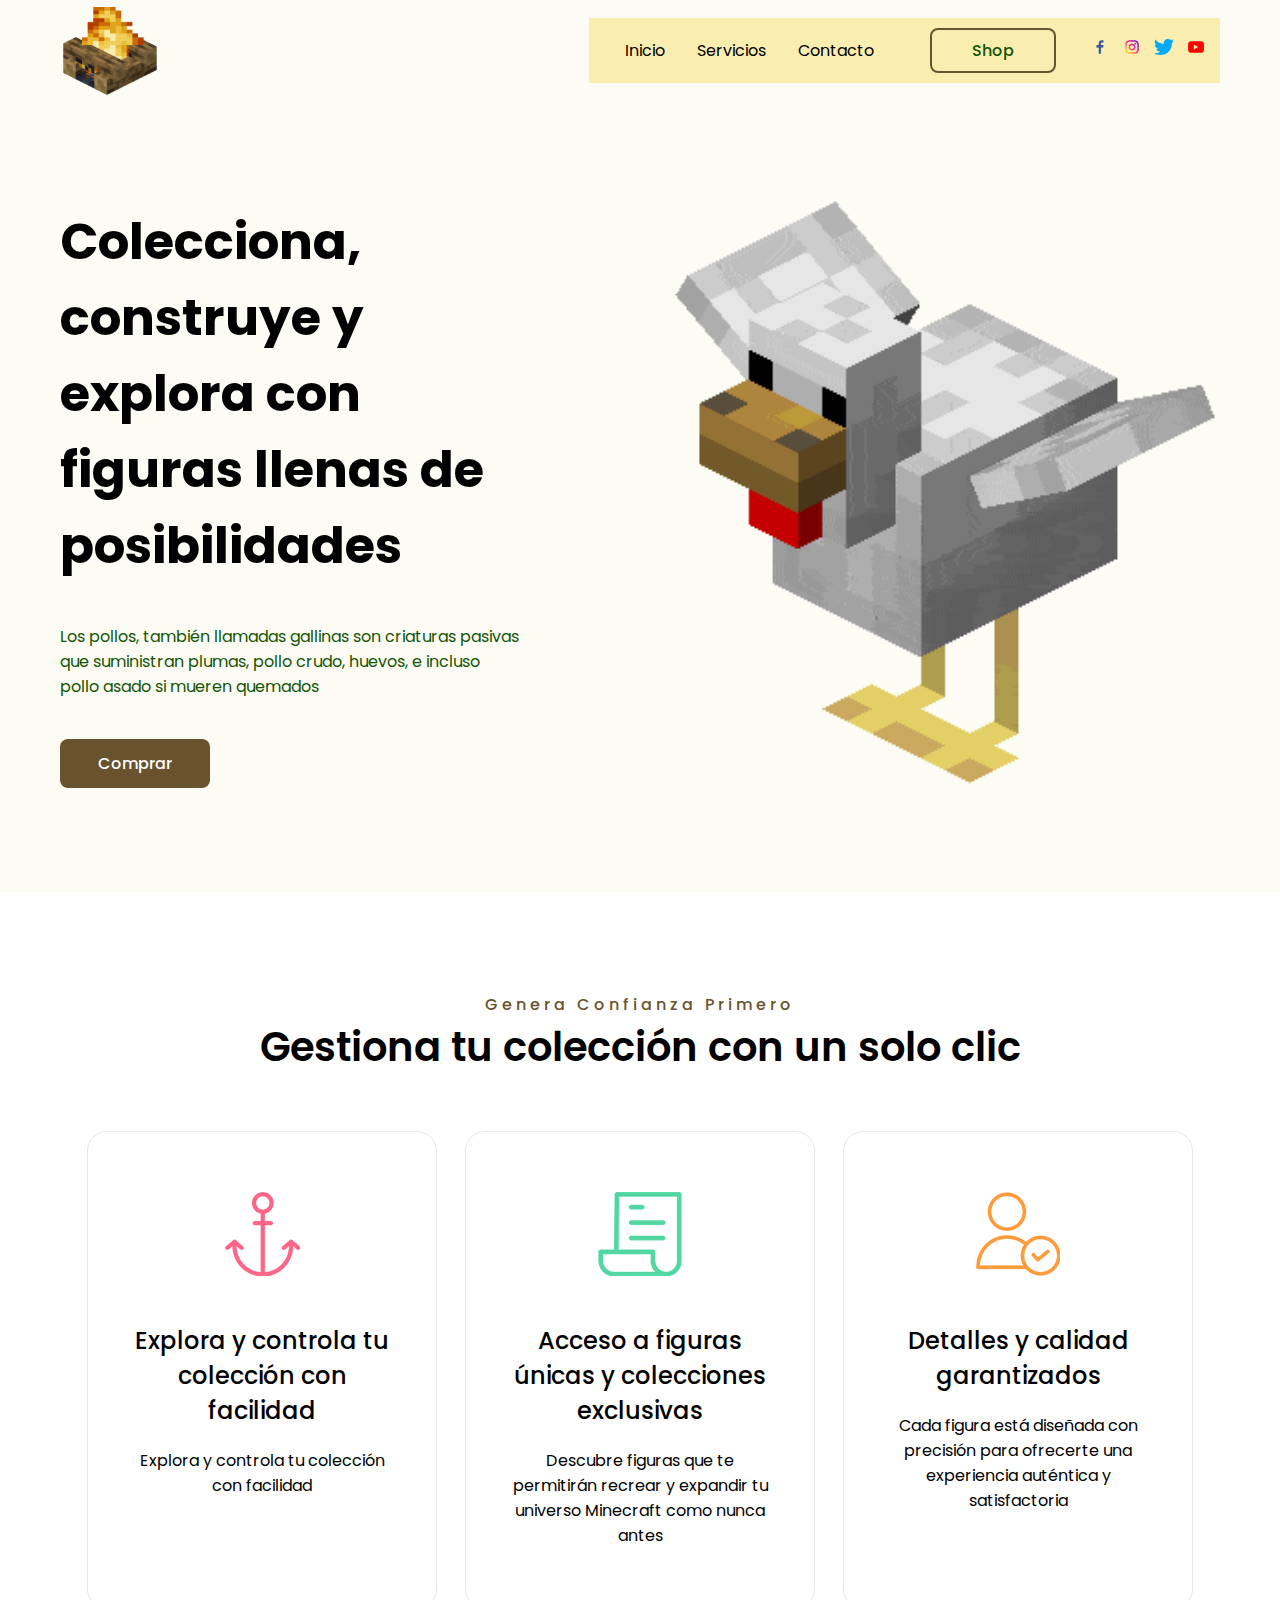
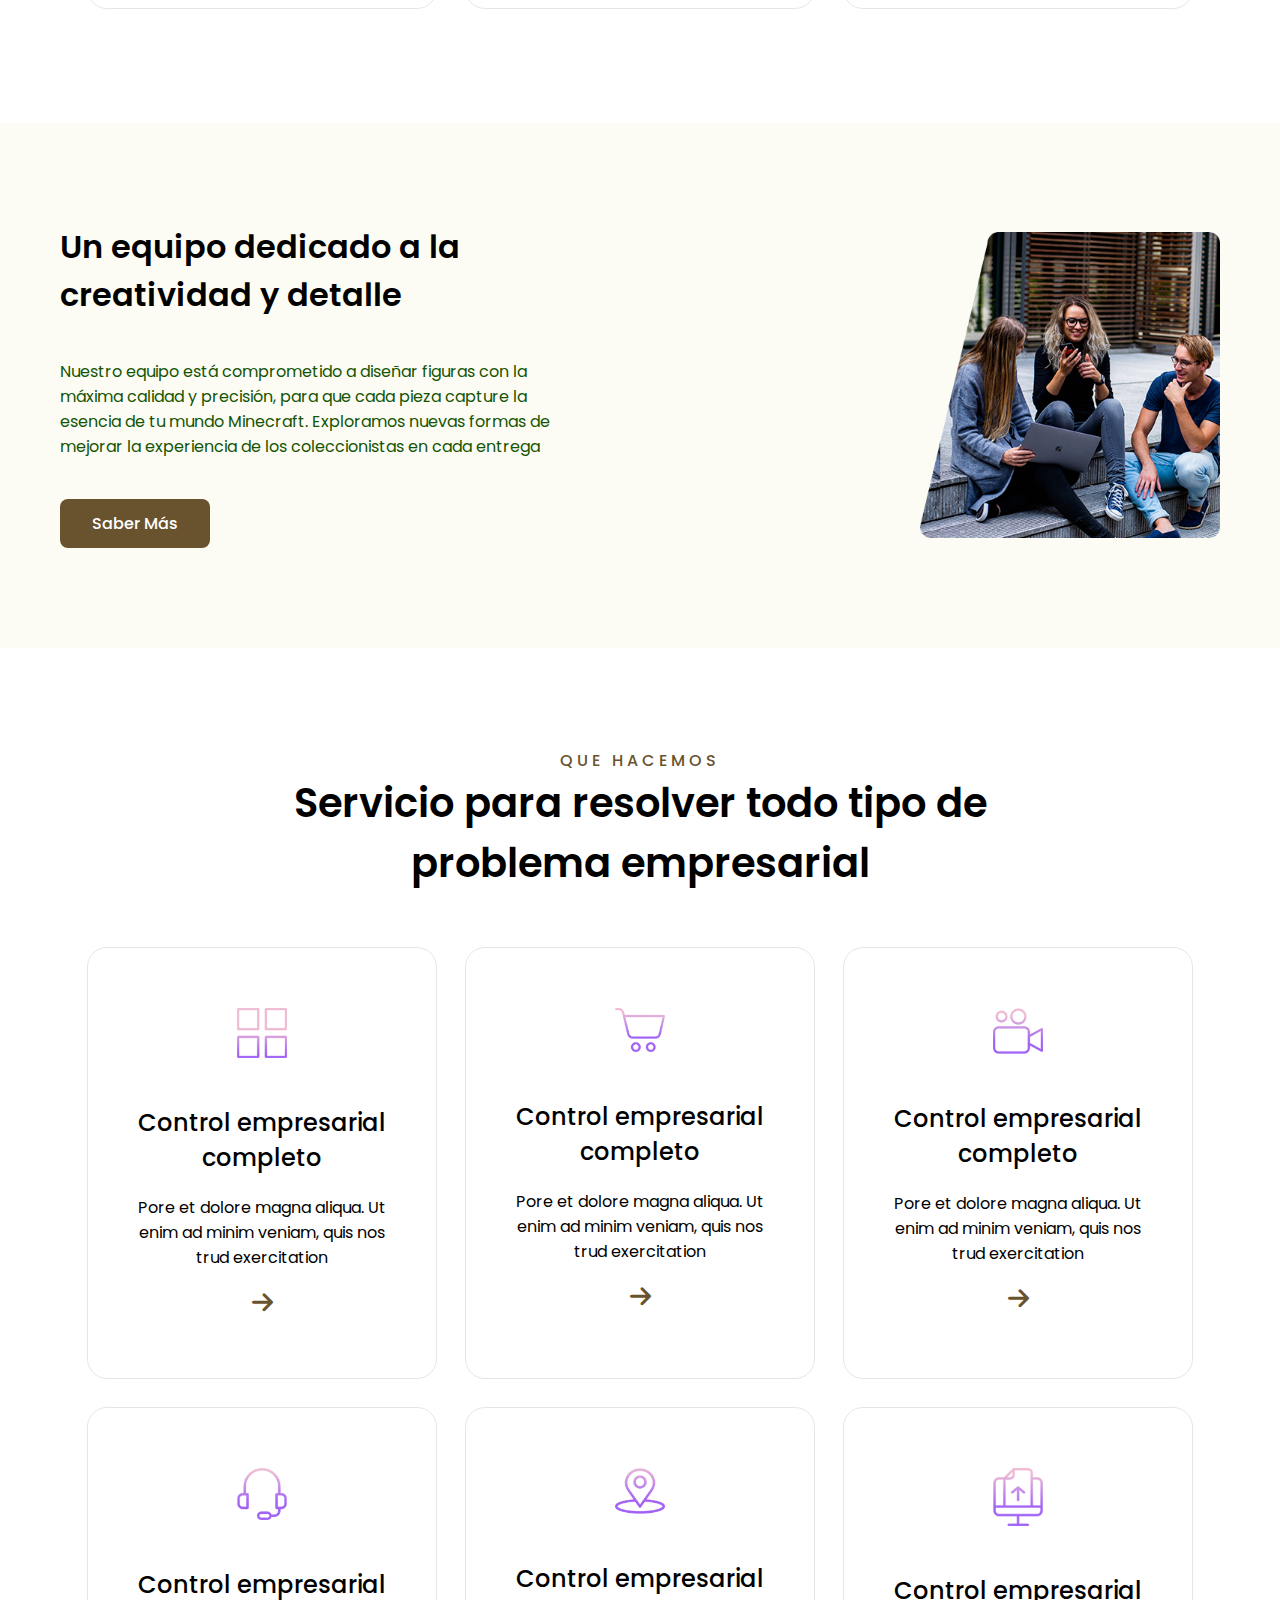
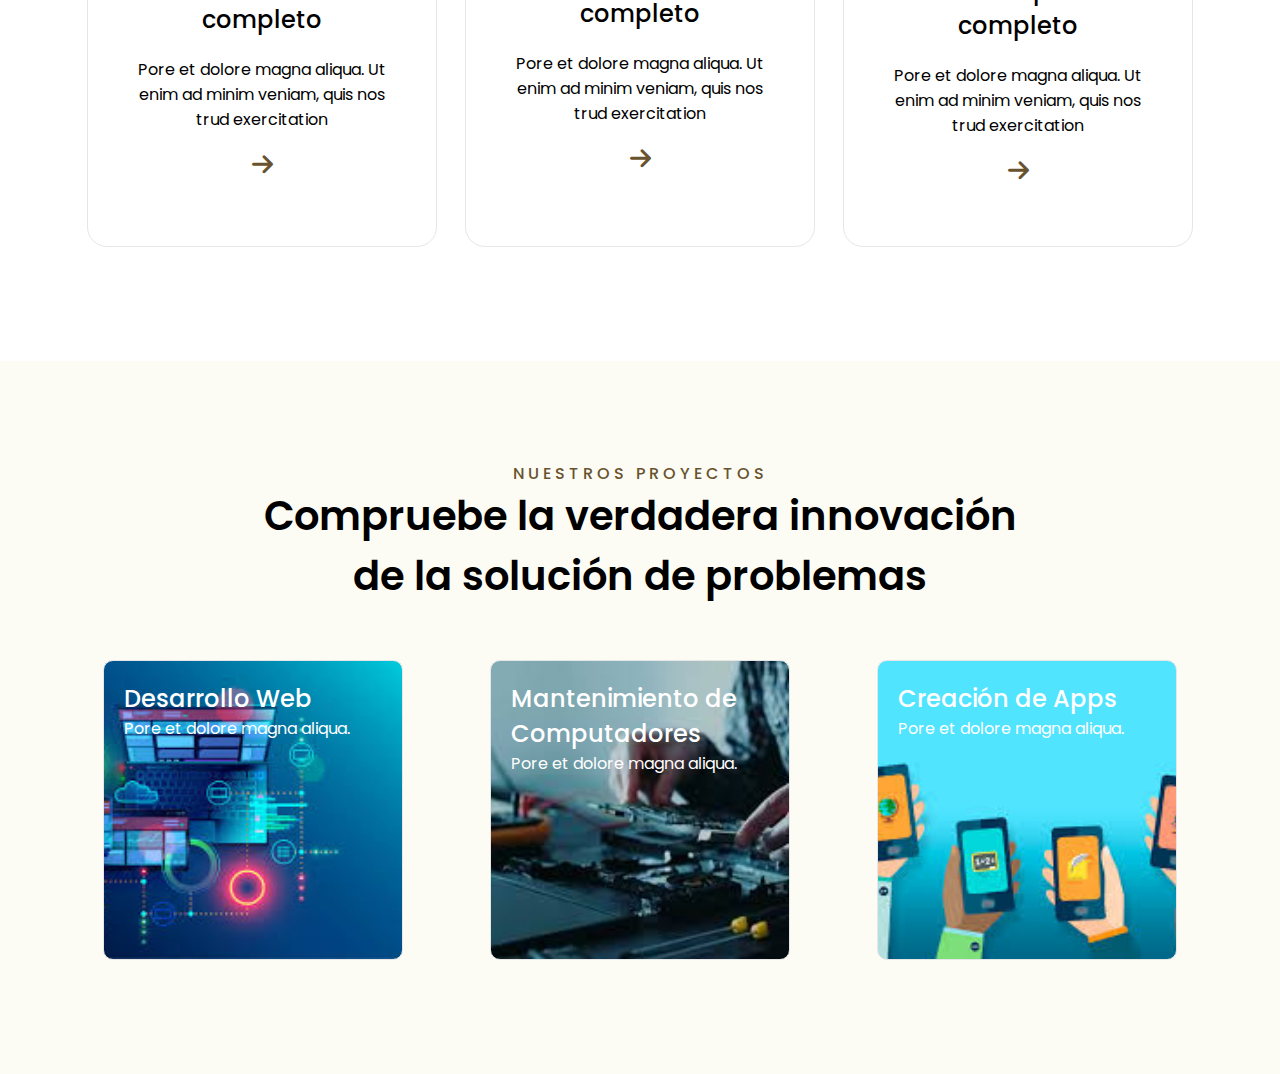
==== Proyecto/index.html @ 88d382d6 "cambios en la interfaz" ====
<!DOCTYPE html>
<html lang="en">
<head>
    <meta charset="UTF-8">
    <meta http-equiv="X-UA-Compatible" content="IE=edge">
    <meta name="viewport" content="width=device-width, initial-scale=1.0">
    <title>PixelCraft</title>

    <link rel="stylesheet" href="css/style.css">
    <link rel="stylesheet" href="https://cdnjs.cloudflare.com/ajax/libs/font-awesome/6.0.0-beta3/css/all.min.css">
</head>
<body>
    <header>
        <div class="container_header">
            <div class="logo">
                <a href="#">
                    <img src="img/logo/LogoCampfire.webp" alt="No se encontro la ruta de la imagen">
                </a>
            </div>
            <div class="menu" style="background-color: #f9eeb0;"> 
                <nav>
                    <ul>
                        <li><a href="#">Inicio</a></li>                     
                        <li><a href="#">Servicios</a></li>
                        <li><a href="#">Contacto</a></li>
                    </ul>
                </nav>
                <a href="#" class="btn_quote">Shop</a>
                <div class="socialMedia">
                    <a href="#">
                        <img src="img/social_media/facebook.png" alt="No se encontro la ruta de la imagen">
                    </a>
                    <a href="#">
                        <img src="img/social_media/instagram.png" alt="No se encontro la ruta de la imagen">
                    </a>
                    <a href="#">
                        <img src="img/social_media/twitter.png" alt="No se encontro la ruta de la imagen">
                    </a>
                    <a href="#">
                        <img src="img/social_media/youtube.png" alt="No se encontro la ruta de la imagen">
                    </a>
                </div>
            </div>
        </div>
    </header>
	
	<main>
        <div class="container__cover div__offset">
            <div class="cover">
                <section class="text__cover">
                    <h1>Colecciona, construye y explora con figuras llenas de posibilidades</h1>
                    <p>Los pollos, también llamadas gallinas son criaturas pasivas que suministran plumas, pollo crudo, huevos, e incluso pollo asado si mueren quemados</p>
                    <a href="#" class="btn__text-cover btn__text">Comprar</a>
                </section>
                <section class="image__cover">
                    <img src="img/cover/minecraft-chicken.gif" alt="">
                </section>
            </div>
        </div>
        <div class="container__trust container__card-primary">
            <div class="trust card__primary">
                <div class="text__trust text__card-primary">
                    <p>Genera Confianza Primero</p>
                    <h1>Gestiona tu colección con un solo clic</h1>
                </div>
                <div class="container__trust container__box-cardPrimary">
                    <div class="card__trust box__card-primary">
                        <img src="img/trust_area/anchor.png" alt="">
                        <h2>Explora y controla tu colección con facilidad</h2>
                        <p>Explora y controla tu colección con facilidad</p>
                    </div>
                    <div class="card__trust box__card-primary">
                        <img src="img/trust_area/archive.png" alt="">
                        <h2>Acceso a figuras únicas y colecciones exclusivas</h2>
                        <p>Descubre figuras que te permitirán recrear y expandir tu universo Minecraft como nunca antes</p>
                    </div>
                    <div class="card__trust box__card-primary">
                        <img src="img/trust_area/user.png" alt="">
                        <h2>Detalles y calidad garantizados</h2>
                        <p>Cada figura está diseñada con precisión para ofrecerte una experiencia auténtica y satisfactoria</p>
                    </div>
                </div>
            </div>
        </div>
        <div class="container__about div__offset">
            <div class="about">
                <div class="text__about">
                    <h1>Un equipo dedicado a la creatividad y detalle</h1>
                    <p>Nuestro equipo está comprometido a diseñar figuras con la máxima calidad y precisión, para que cada pieza capture la esencia de tu mundo Minecraft. Exploramos nuevas formas de mejorar la experiencia de los coleccionistas en cada entrega</p>
                    <a href="#" class="btn__text-about btn__text">Saber Más</a>
                </div>
                <div class="image__about">
                    <img src="img/about/about-1.png" alt="">
                    <img src="img/about/about-2.png" alt="">
                </div>
            </div>
        </div>
        <div class="container__service container__card-primary div__offset">
            <div class="service card__primary">
                <div class="text__service text__card-primary">
                    <p>QUE HACEMOS</p>
                    <h1>Servicio para resolver todo tipo de problema empresarial</h1>
                </div>
                <div class="container__card-service container__box-cardPrimary">
                    <div class="card__service box__card-primary">
                        <img src="img/services/grid.png" alt="">
                        <h2>Control empresarial completo</h2>
                        <p>Pore et dolore magna aliqua. Ut enim ad minim veniam, quis nos trud exercitation</p>
                        <a href="#">
                            <i class="fa-solid fa-arrow-right"></i>
                        </a>
                    </div>
                    <div class="card__service box__card-primary">
                        <img src="img/services/cart.png" alt="">
                        <h2>Control empresarial completo</h2>
                        <p>Pore et dolore magna aliqua. Ut enim ad minim veniam, quis nos trud exercitation</p>
                        <a href="#">
                            <i class="fa-solid fa-arrow-right"></i>
                        </a>
                    </div>
                    <div class="card__service box__card-primary">
                        <img src="img/services/camera.png" alt="">
                        <h2>Control empresarial completo</h2>
                        <p>Pore et dolore magna aliqua. Ut enim ad minim veniam, quis nos trud exercitation</p>
                        <a href="#">
                            <i class="fa-solid fa-arrow-right"></i>
                        </a>
                    </div>
                    <div class="card__service box__card-primary">
                        <img src="img/services/headphone.png" alt="">
                        <h2>Control empresarial completo</h2>
                        <p>Pore et dolore magna aliqua. Ut enim ad minim veniam, quis nos trud exercitation</p>
                        <a href="#">
                            <i class="fa-solid fa-arrow-right"></i>
                        </a>
                    </div>
                    <div class="card__service box__card-primary">
                        <img src="img/services/location.png" alt="">
                        <h2>Control empresarial completo</h2>
                        <p>Pore et dolore magna aliqua. Ut enim ad minim veniam, quis nos trud exercitation</p>
                        <a href="#">
                            <i class="fa-solid fa-arrow-right"></i>
                        </a>
                    </div>
                    <div class="card__service box__card-primary">
                        <img src="img/services/file.png" alt="">
                        <h2>Control empresarial completo</h2>
                        <p>Pore et dolore magna aliqua. Ut enim ad minim veniam, quis nos trud exercitation</p>
                        <a href="#">
                            <i class="fa-solid fa-arrow-right"></i>
                        </a>
                    </div>
                </div>
            </div>
        </div>
        <div class="container__proyect div__offset">
            <div class="service card__primary">
                <div class="text__service text__card-primary">
                    <p>NUESTROS PROYECTOS</p>
                    <h1>Compruebe la verdadera innovación de la solución de problemas</h1>
                </div>
                <div class="container__card-proyect container__box-cardPrimary">
					<div class="card__proyect box__card-primary" style="background-image: url('img/works/desarrollo_web.jpg');">
						<h2>Desarrollo Web</h2>
						<p>Pore et dolore magna aliqua.</p>
					</div>
					<div class="card__proyect box__card-primary" style="background-image: url('img/works/mantenimiento.jpg');">
						<h2>Mantenimiento de Computadores</h2>
						<p>Pore et dolore magna aliqua.</p>
					</div>
					<div class="card__proyect box__card-primary" style="background-image: url('img/works/apps.jpg');">
						<h2>Creación de Apps</h2>
						<p>Pore et dolore magna aliqua.</p>
					</div>
				</div>
            </div>
        </div>
    </main>
</body>
</html>
---- Proyecto/css/style.css ----
@import url('https://fonts.googleapis.com/css2?family=Poppins:ital,wght@0,100;0,200;0,300;0,400;0,500;0,600;0,700;0,800;0,900;1,100;1,200;1,300;1,400;1,500;1,600;1,700;1,800;1,900&display=swap');

*{
    margin: 0;
    padding: 0;
    box-sizing: border-box;
    text-decoration: none;
    font-family: 'Poppins', sans-serif;
}

:root{
    --color_text-primary: #69532e;
    --color_text-secundary: black;
    --color_text-tertiary: #155404;
    --main_color-primary: #69532e;
    --main_color-secundary: #f5f5dc46;
    --background-color: #f5f5dc46;
    --lowText_font_size: 16px;
    --text_size_title: 40px;
    --text_title_card: 24px;
    --text_title_cardv2: 20px;
    --text_paragraph: 16px;
    --box_shadow-primary: 0px 6px 50px -20px rgba(0,0,0,0.2);
}

/*Header*/

header{
    width: 100%;
    height: 100px;
    position: fixed;
    z-index: 100;
}

.container_header{
    max-width: 1200px;
    height: 100%;
    margin: auto;
    display: flex;
    justify-content: space-between;
    align-items: center;
    padding: 0px 20px;
}

.logo{
    display: flex;
    align-items: center;
    position: relative;
    z-index: 1;
}

.logo img{
    width: 100px;
}

.menu{
    display: flex;
    align-items: center;
}

.menu nav{
    margin: 0px 20px;
}

.menu nav ul{
    display: flex;
}

.menu nav ul li{
    list-style: none;
    margin: 20px 16px;
}

.menu nav ul li a{
    color: var(--color_text-secundary);
    font-size: var(--lowText_font_size);
    position: relative;
}

.menu nav ul li a:hover{
    color: var(--color_text-primary);
}

.btn_quote{
    display: block;
    padding: 8px 40px;
    border: 2px solid var(--color_text-primary);
    border-radius: 8px;
    font-weight: 500;
    color: var(--color_text-tertiary);
    margin: 0px 20px;
    transition: all 300ms;
}

.btn_quote:hover{
    color: white;
    background: var(--color_text-primary);
}

.menu .socialMedia{
    margin: 0px 10px;
}

.menu .socialMedia a{
    margin: 0px 4px;
}

.menu .socialMedia img{
    width: 20px;
}

/*End Header*/

/*Portada Inicio*/

.container__cover{
    padding-top: 100px;
    padding-bottom: 100px;
    background: var(--main_color-secundary);
}

.cover{
    max-width: 1200px;
    margin: auto;
    margin-top: 100px;
    display: flex;
    align-items: center;
    padding: 0px 20px;
}

.text__cover{
    width: 100%;
    padding-right: 150px;
}

.text__cover h1{
    font-size: 50px;
    color: var(--color_text-secundary);
}

.text__cover p{
    font-size: var(--text_paragraph);
    margin-top: 40px;
    color: var(--color_text-tertiary);
}

.btn__text{
    display: block;
    width: 150px;
    margin-top: 40px;
    padding: 10px 20px;
    text-align: center;
    font-weight: 500;
    background: var(--main_color-primary);
    color: white;
    border-radius: 8px;
    border: 2px solid transparent;
    cursor: pointer;
    transition: all 300ms;
}

.btn__text:hover{
    background: transparent;
    border: 2px solid var(--main_color-primary);
    color: var(--color_text-tertiary);
}

.image__cover{
    width: 100%;
}

.image__cover img{
    width: 550px;
}

/*End Portada Inicio*/

/*Estilos Generales Cards*/

.container__card-primary{
    padding-top: 100px;
}

.card__primary{
    max-width: 1200px;
    margin: auto;
    text-align: center;
    padding: 0px 20px;
}

.text__card-primary{
    max-width: 800px;
    margin: auto;
}

.text__card-primary p{
    color: var(--color_text-primary);
    letter-spacing: 4px;
    font-size: var(--text_paragraph);
    font-weight: 500;
}

.text__card-primary h1{
    font-size: var(--text_size_title);
    font-weight: 600;
    color: var(--color_text-secundary);
}

.container__box-cardPrimary{
    display: flex;
    flex-wrap: wrap;
    justify-content: center;
    margin-top: 40px;
}

.box__card-primary{
    max-width: 350px;
    padding: 60px 40px;
    border: 1px solid #e6e6e6;
    border-radius: 20px;
    margin: 14px;
    transition: all 300ms;
}

.box__card-primary:hover{
    border: 1px solid transparent;
    box-shadow: var(--box_shadow-primary);
}

.box__card-primary h2{
    font-size: var(--text_title_card);
    margin-top: 40px;
    font-weight: 500;
}

.box__card-primary p{
    margin-top: 20px;
}

/*End Estilos Generales Cards*/

/*Sobre Nosotros*/

.container__about{
    padding: 100px 0px;
    background: var(--background-color);
    margin-top: 100px;
}

.about{
    max-width: 1200px;
    margin: auto;
    padding: 0px 20px;
    display: flex;
    align-items: center;
    justify-content: center;
}

.text__about{
    width: 100%;
    padding-right: 40px;
}

.text__about h1{
    color: var(--color_text-secundary);
    font-weight: 600;
}

.text__about p{
    font-size: var(--text_paragraph);
    margin-top: 40px;
    color: var(--color_text-tertiary);
}


.image__about{
    width: 100%;
    display: flex;
}

.image__about img{
    width: 300px;
}

/*End Sobre Nosotros*/

/*Servicios*/

.card__service img{
    width: 50px;
}

.card__service i{
    font-size: 24px;
    margin-top: 20px;
    cursor: pointer;
    color: var(--color_text-primary);
}

/*End Servicios*/

/*Proyectos*/

.container__proyect{
    padding: 100px 0px;
    background: var(--background-color);
    margin-top: 100px;
}

.container__card-proyect {
    display: flex;
    justify-content: space-around;
    align-items: center;
}

.card__proyect {
    width: 300px;
    height: 300px;
    padding: 20px;
    box-sizing: border-box;
    border-radius: 10px;
    color: #fff;
    text-align: left;
    background-size: cover;
    background-position: center;
}

.card__proyect h2, .card__proyect p {
    margin: 0;
}

.card__proyect:hover {
    transform: scale(1.05); 
    transition: transform 0.3s ease; 
}

/*End Proyectos*/
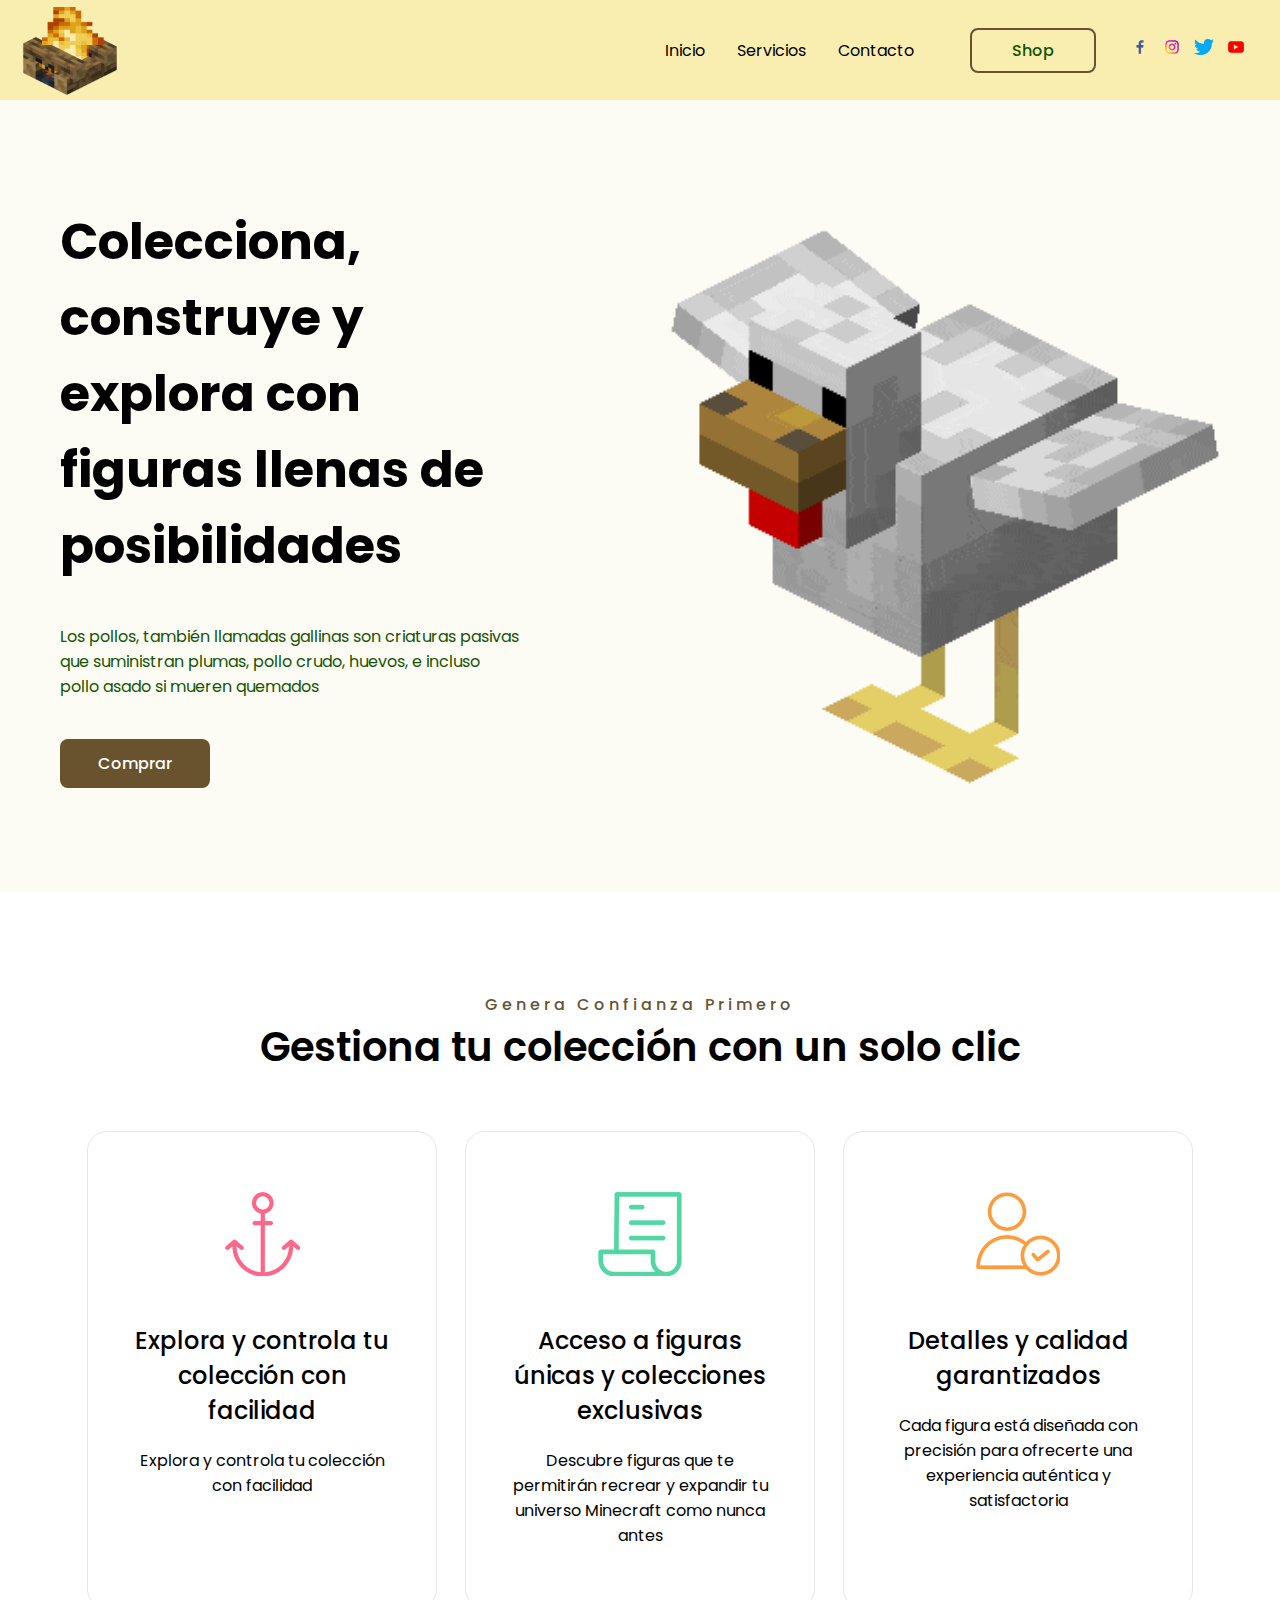
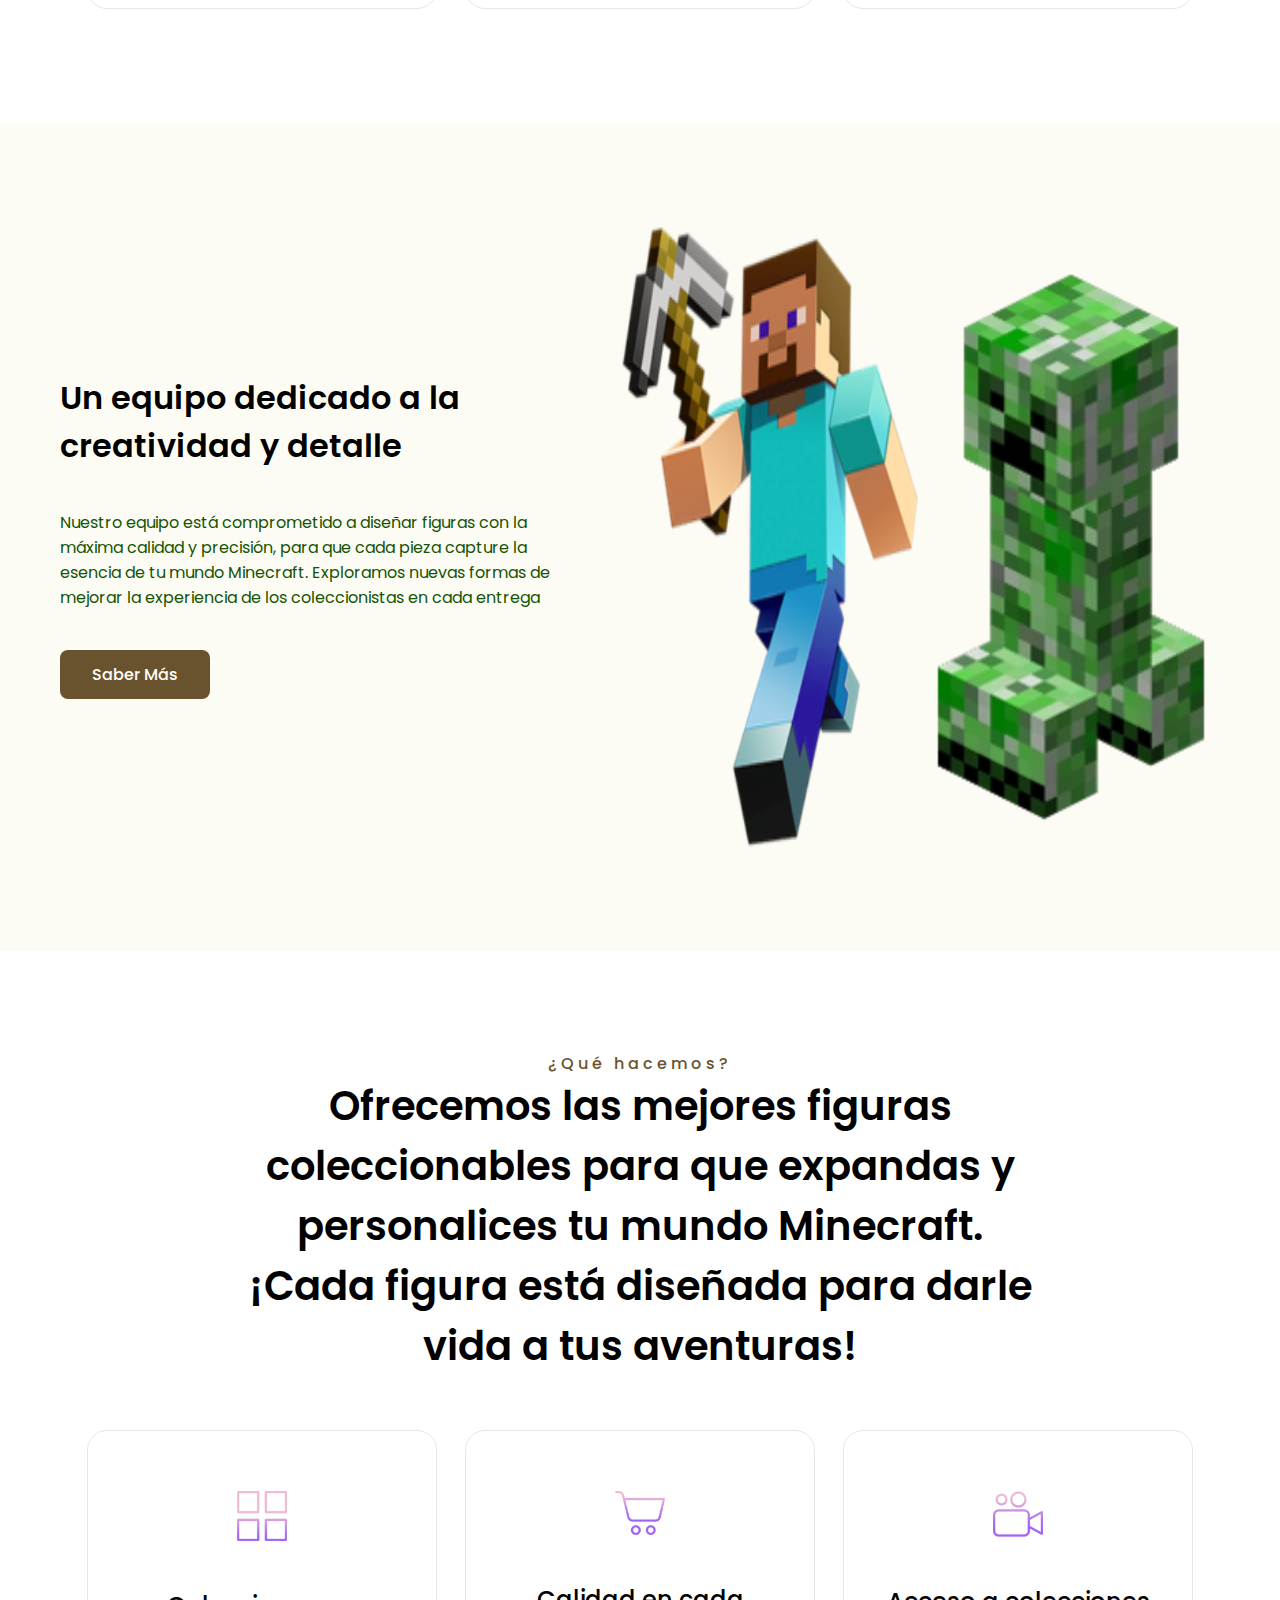
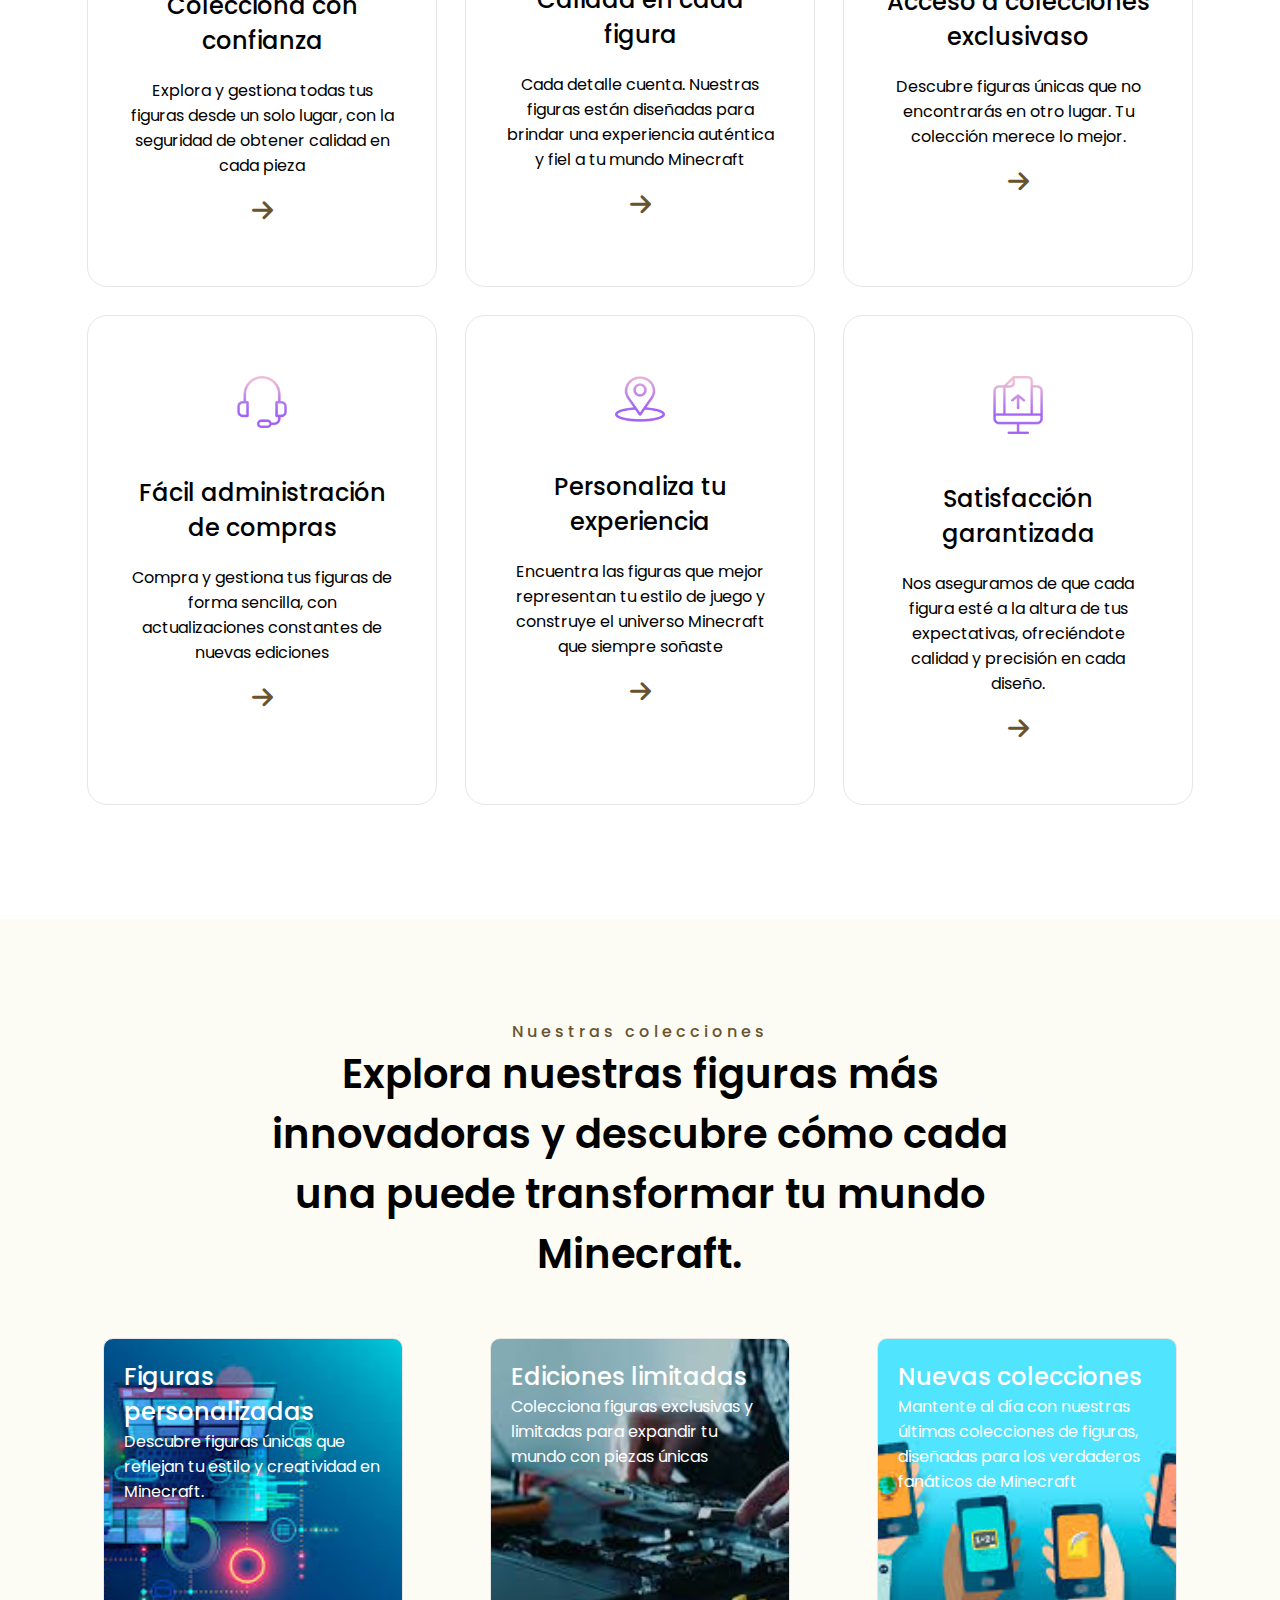
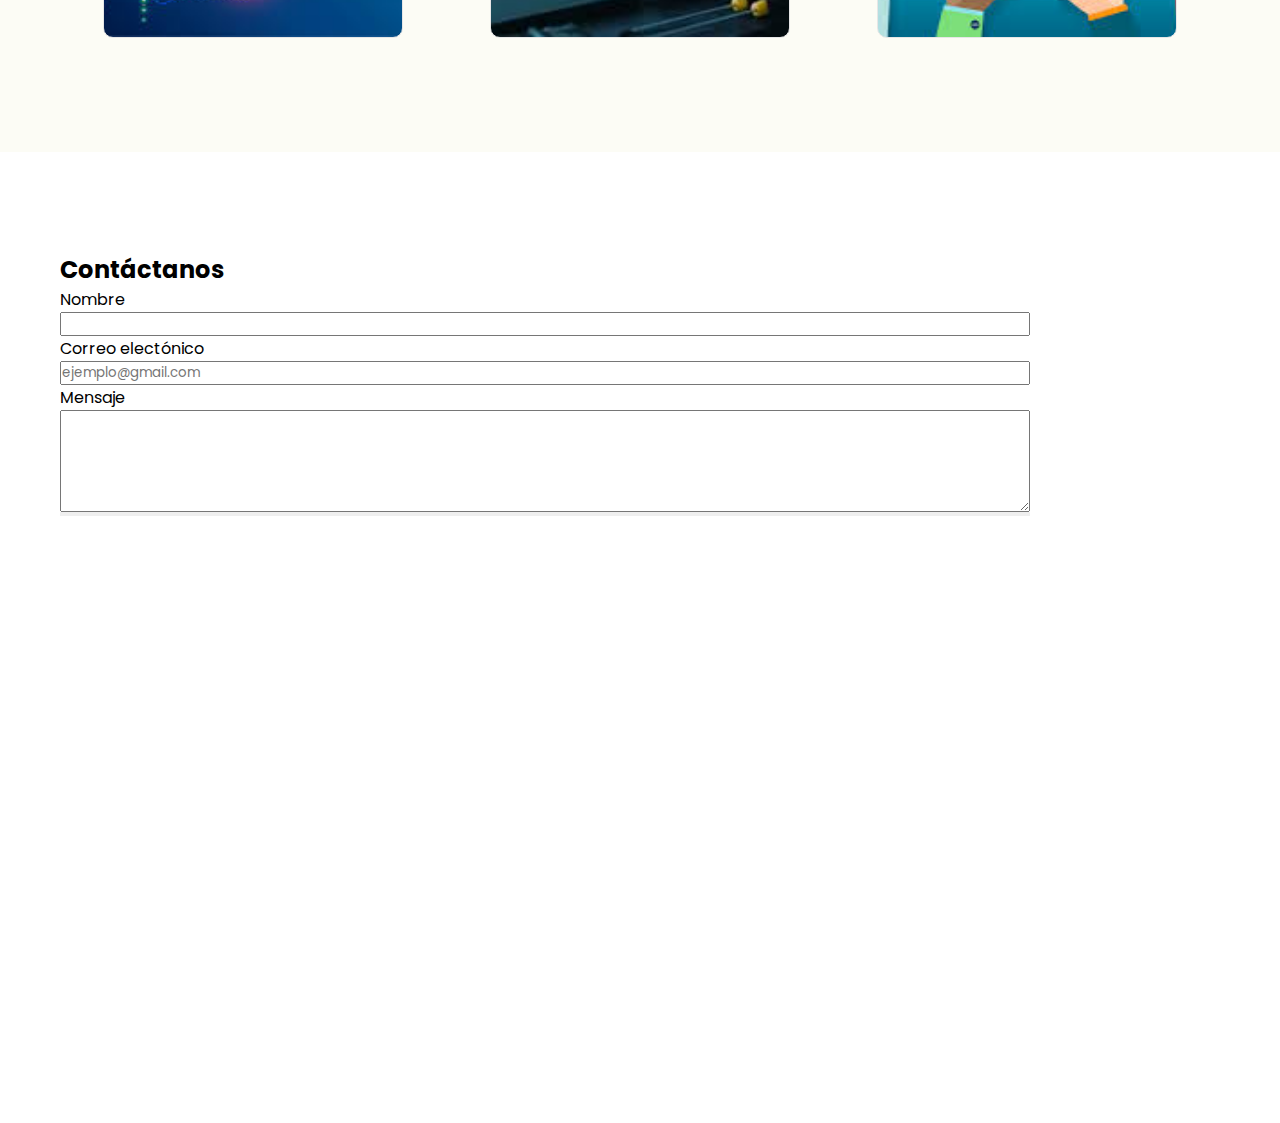
==== commit 6ba2425a: "Adición de cuestionario" ====
--- a/Proyecto/index.html
+++ b/Proyecto/index.html
@@ -50,7 +50,7 @@
                 <section class="text__cover">
                     <h1>Colecciona, construye y explora con figuras llenas de posibilidades</h1>
                     <p>Los pollos, también llamadas gallinas son criaturas pasivas que suministran plumas, pollo crudo, huevos, e incluso pollo asado si mueren quemados</p>
-                    <a href="#" class="btn__text-cover btn__text">Comprar</a>
+                    <a href="https://www.youtube.com/shorts/8lyfIbXtRO0?feature=share" target="_blank" class="btn__text-cover btn__text">Comprar</a>
                 </section>
                 <section class="image__cover">
                     <img src="img/cover/minecraft-chicken.gif" alt="">
@@ -90,62 +90,62 @@
                     <a href="#" class="btn__text-about btn__text">Saber Más</a>
                 </div>
                 <div class="image__about">
-                    <img src="img/about/about-1.png" alt="">
-                    <img src="img/about/about-2.png" alt="">
+                    <img src="img/about/Steve.png" alt="">
+                    <img src="img/about/Creeper.png" alt="">
                 </div>
             </div>
         </div>
         <div class="container__service container__card-primary div__offset">
             <div class="service card__primary">
                 <div class="text__service text__card-primary">
-                    <p>QUE HACEMOS</p>
-                    <h1>Servicio para resolver todo tipo de problema empresarial</h1>
+                    <p>¿Qué hacemos?</p>
+                    <h1>Ofrecemos las mejores figuras coleccionables para que expandas y personalices tu mundo Minecraft. ¡Cada figura está diseñada para darle vida a tus aventuras!</h1>
                 </div>
                 <div class="container__card-service container__box-cardPrimary">
                     <div class="card__service box__card-primary">
                         <img src="img/services/grid.png" alt="">
-                        <h2>Control empresarial completo</h2>
-                        <p>Pore et dolore magna aliqua. Ut enim ad minim veniam, quis nos trud exercitation</p>
+                        <h2>Colecciona con confianza</h2>
+                        <p>Explora y gestiona todas tus figuras desde un solo lugar, con la seguridad de obtener calidad en cada pieza</p>
                         <a href="#">
                             <i class="fa-solid fa-arrow-right"></i>
                         </a>
                     </div>
                     <div class="card__service box__card-primary">
                         <img src="img/services/cart.png" alt="">
-                        <h2>Control empresarial completo</h2>
-                        <p>Pore et dolore magna aliqua. Ut enim ad minim veniam, quis nos trud exercitation</p>
+                        <h2>Calidad en cada figura</h2>
+                        <p>Cada detalle cuenta. Nuestras figuras están diseñadas para brindar una experiencia auténtica y fiel a tu mundo Minecraft</p>
                         <a href="#">
                             <i class="fa-solid fa-arrow-right"></i>
                         </a>
                     </div>
                     <div class="card__service box__card-primary">
                         <img src="img/services/camera.png" alt="">
-                        <h2>Control empresarial completo</h2>
-                        <p>Pore et dolore magna aliqua. Ut enim ad minim veniam, quis nos trud exercitation</p>
+                        <h2>Acceso a colecciones exclusivaso</h2>
+                        <p>Descubre figuras únicas que no encontrarás en otro lugar. Tu colección merece lo mejor.</p>
                         <a href="#">
                             <i class="fa-solid fa-arrow-right"></i>
                         </a>
                     </div>
                     <div class="card__service box__card-primary">
                         <img src="img/services/headphone.png" alt="">
-                        <h2>Control empresarial completo</h2>
-                        <p>Pore et dolore magna aliqua. Ut enim ad minim veniam, quis nos trud exercitation</p>
+                        <h2>Fácil administración de compras</h2>
+                        <p>Compra y gestiona tus figuras de forma sencilla, con actualizaciones constantes de nuevas ediciones</p>
                         <a href="#">
                             <i class="fa-solid fa-arrow-right"></i>
                         </a>
                     </div>
                     <div class="card__service box__card-primary">
                         <img src="img/services/location.png" alt="">
-                        <h2>Control empresarial completo</h2>
-                        <p>Pore et dolore magna aliqua. Ut enim ad minim veniam, quis nos trud exercitation</p>
+                        <h2>Personaliza tu experiencia</h2>
+                        <p>Encuentra las figuras que mejor representan tu estilo de juego y construye el universo Minecraft que siempre soñaste</p>
                         <a href="#">
                             <i class="fa-solid fa-arrow-right"></i>
                         </a>
                     </div>
                     <div class="card__service box__card-primary">
                         <img src="img/services/file.png" alt="">
-                        <h2>Control empresarial completo</h2>
-                        <p>Pore et dolore magna aliqua. Ut enim ad minim veniam, quis nos trud exercitation</p>
+                        <h2>Satisfacción garantizada</h2>
+                        <p>Nos aseguramos de que cada figura esté a la altura de tus expectativas, ofreciéndote calidad y precisión en cada diseño.</p>
                         <a href="#">
                             <i class="fa-solid fa-arrow-right"></i>
                         </a>
@@ -156,24 +156,50 @@
         <div class="container__proyect div__offset">
             <div class="service card__primary">
                 <div class="text__service text__card-primary">
-                    <p>NUESTROS PROYECTOS</p>
-                    <h1>Compruebe la verdadera innovación de la solución de problemas</h1>
+                    <p>Nuestras colecciones</p>
+                    <h1>Explora nuestras figuras más innovadoras y descubre cómo cada una puede transformar tu mundo Minecraft.</h1>
                 </div>
                 <div class="container__card-proyect container__box-cardPrimary">
 					<div class="card__proyect box__card-primary" style="background-image: url('img/works/desarrollo_web.jpg');">
-						<h2>Desarrollo Web</h2>
-						<p>Pore et dolore magna aliqua.</p>
+						<h2>Figuras personalizadas</h2>
+						<p>Descubre figuras únicas que reflejan tu estilo y creatividad en Minecraft.</p>
 					</div>
 					<div class="card__proyect box__card-primary" style="background-image: url('img/works/mantenimiento.jpg');">
-						<h2>Mantenimiento de Computadores</h2>
-						<p>Pore et dolore magna aliqua.</p>
+						<h2>Ediciones limitadas</h2>
+						<p>Colecciona figuras exclusivas y limitadas para expandir tu mundo con piezas únicas</p>
 					</div>
 					<div class="card__proyect box__card-primary" style="background-image: url('img/works/apps.jpg');">
-						<h2>Creación de Apps</h2>
-						<p>Pore et dolore magna aliqua.</p>
+						<h2>Nuevas colecciones</h2>
+						<p>Mantente al día con nuestras últimas colecciones de figuras, diseñadas para los verdaderos fanáticos de Minecraft</p>
 					</div>
 				</div>
             </div>
+        </div>
+        <div class="container_fork">
+            <div class="cover_fork">
+                <section class="text_fork">
+                    <div class="text__cover">
+                        <h2>Contáctanos</h2>
+                        <label for="Nombre">Nombre</label>
+                        <input type="text">
+                        <label for="Correo">Correo electónico</label>
+                        <input type="email" placeholder="ejemplo@gmail.com">
+                        <label for="messaje">Mensaje</label>
+                        <textarea name="messaje" name="messaje" rows="5" required></textarea>
+                        <button type="submit"></button>
+                    </div>
+                </section>
+            </div>
+        </div>
+        <div class="map-container">
+            <iframe src=https://www.google.com/maps/embed?pb=!1m18!1m12!1m3!1d31588.066629338206!2d-73.37382009764698!3d8.25209189548848!2m3!1f0!2f0!3f0!3m2!1i1024!2i768!4f13.1!3m3!1m2!1s0x8e677beeab6ce443%3A0x24747bfaf0798150!2sOca%C3%B1a%2C%20Norte%20de%20Santander!5e0!3m2!1ses!2sco!4v1728412812085!5m2!1ses!2sco
+                width="100%" 
+                height="100%" 
+                style="border:0;" 
+                allowfullscreen="" 
+                loading="lazy" 
+                referrerpolicy="no-referrer-when-downgrade">
+            </iframe>
         </div>
     </main>
 </body>
--- a/Proyecto/css/style.css
+++ b/Proyecto/css/style.css
@@ -33,13 +33,14 @@
 }
 
 .container_header{
-    max-width: 1200px;
+    max-width: auto;
     height: 100%;
     margin: auto;
     display: flex;
     justify-content: space-between;
     align-items: center;
     padding: 0px 20px;
+    background-color: #f9eeb0;
 }
 
 .logo{
@@ -333,6 +334,34 @@
     transform: scale(1.05); 
     transition: transform 0.3s ease; 
 }
-
-/*End Proyectos*/
-
+.cotainer_fork{
+    background-size: cover;
+    background-position: center;
+    padding: 50px;
+    display: flex;
+    justify-content: center;
+    align-items: center;
+    color: white;
+}
+.cover_fork{
+    max-width: 1200px;
+    margin: auto;
+    margin-top: 100px;
+    display: flex;
+    align-items: center;
+    padding: 0px 20px;
+}
+.text_fork{
+    width: 100%;
+    padding-right: 40px;
+}
+.text__cover{
+    display: grid;
+    flex-direction: column;
+    align-items: center;
+    margin: auto;
+}
+.map-container{
+    height: 600px;
+    align-items: center;
+}
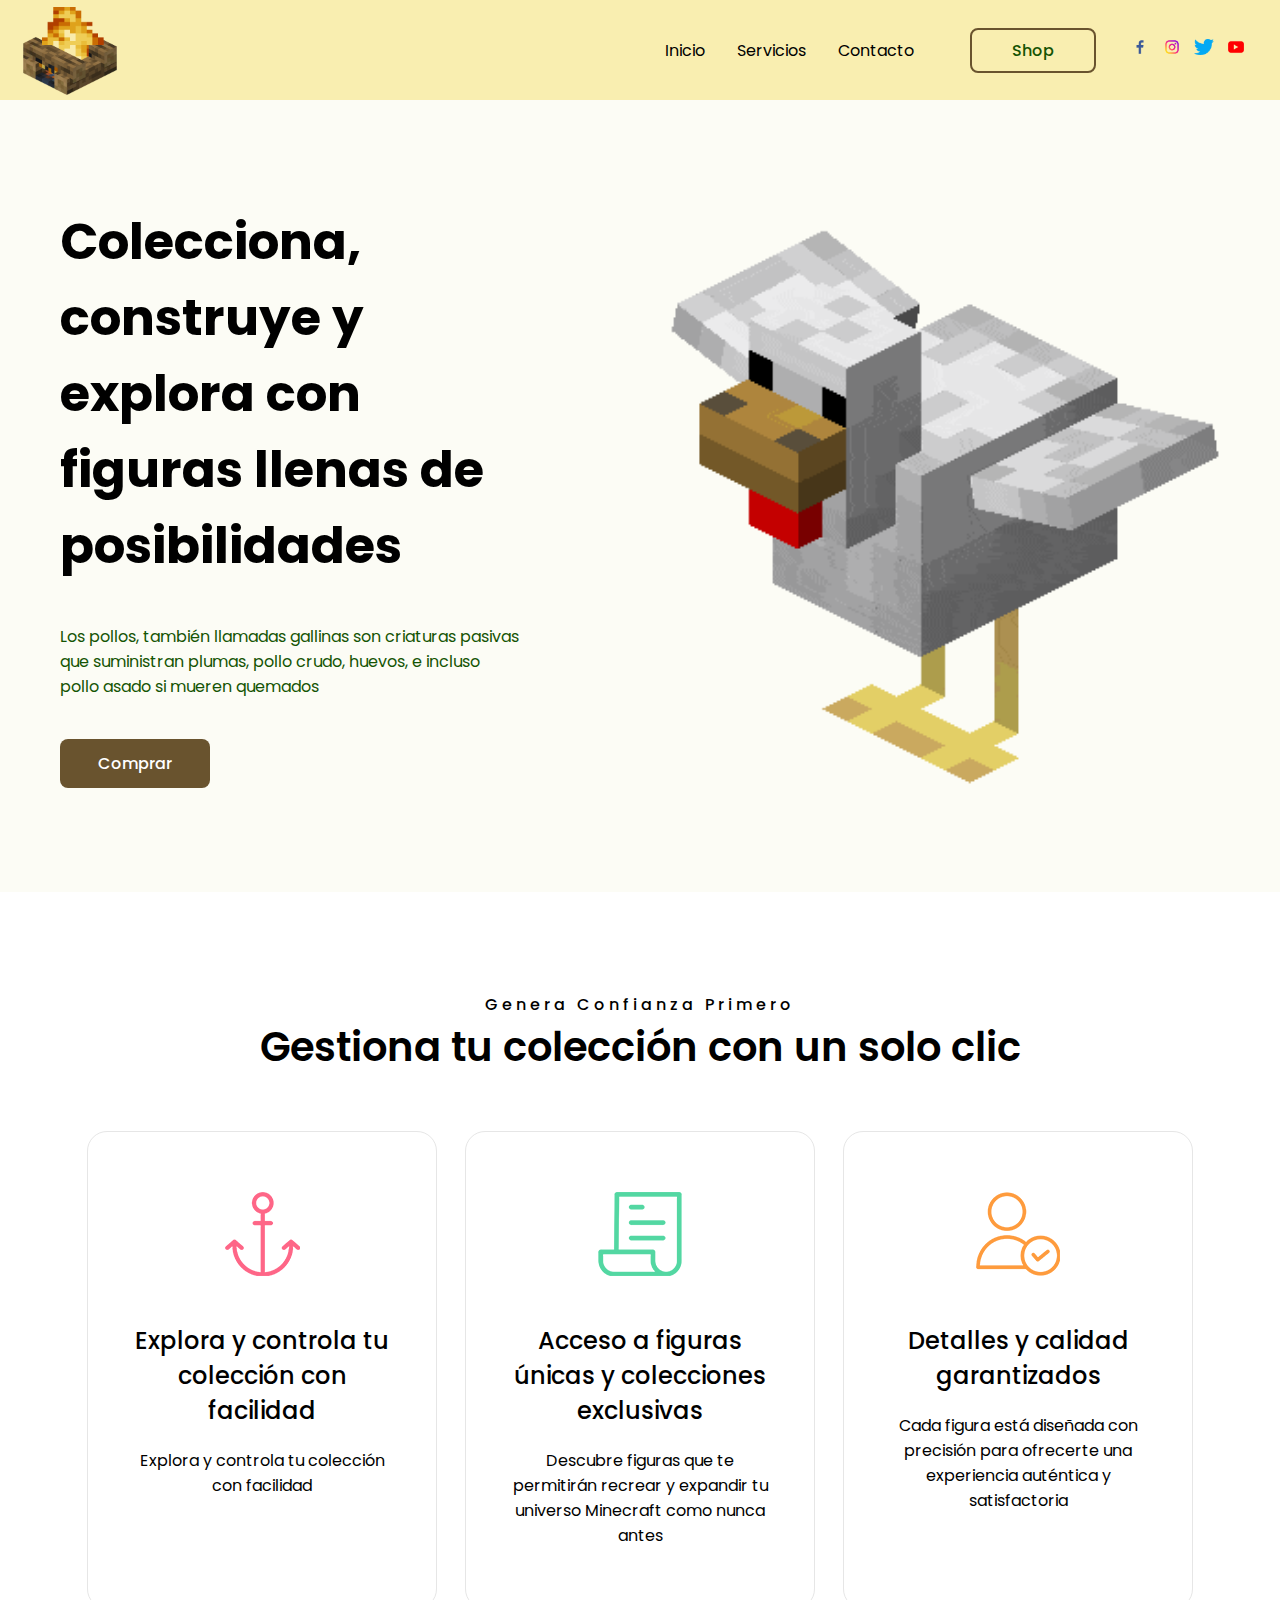
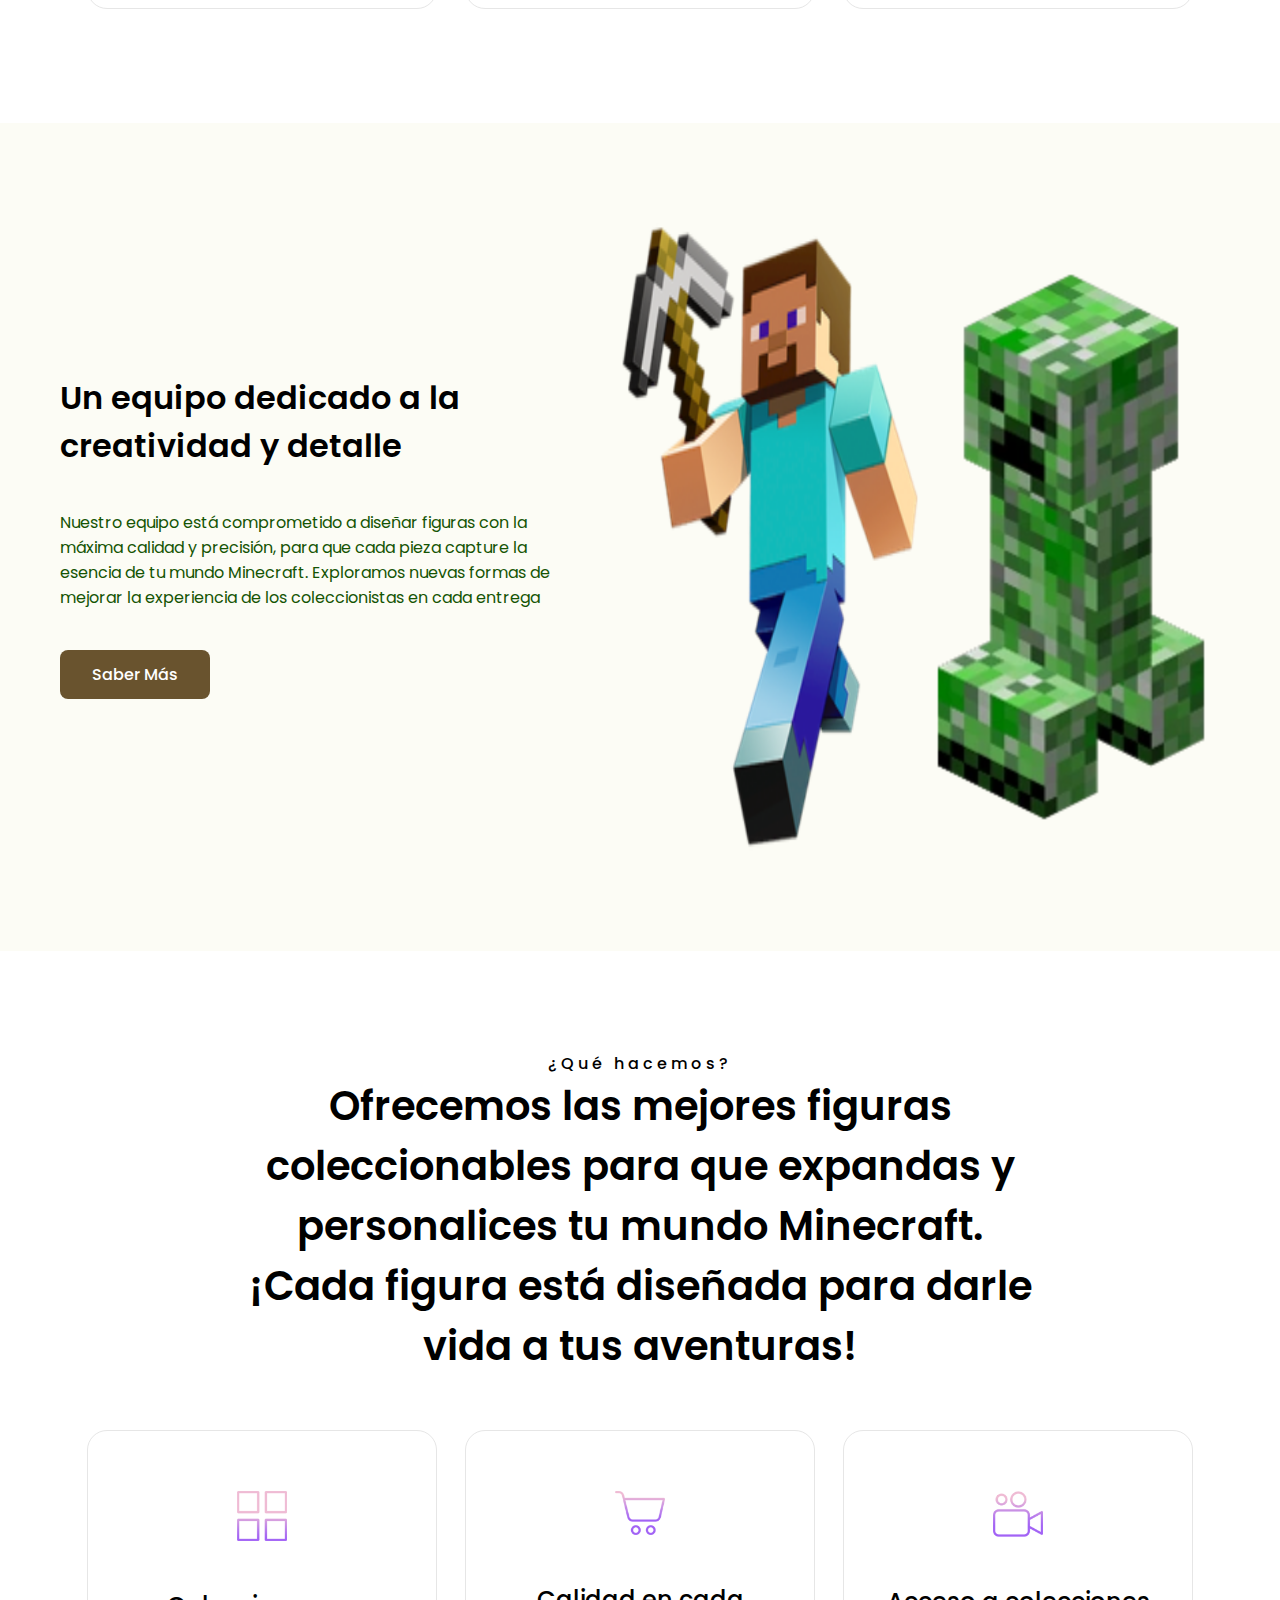
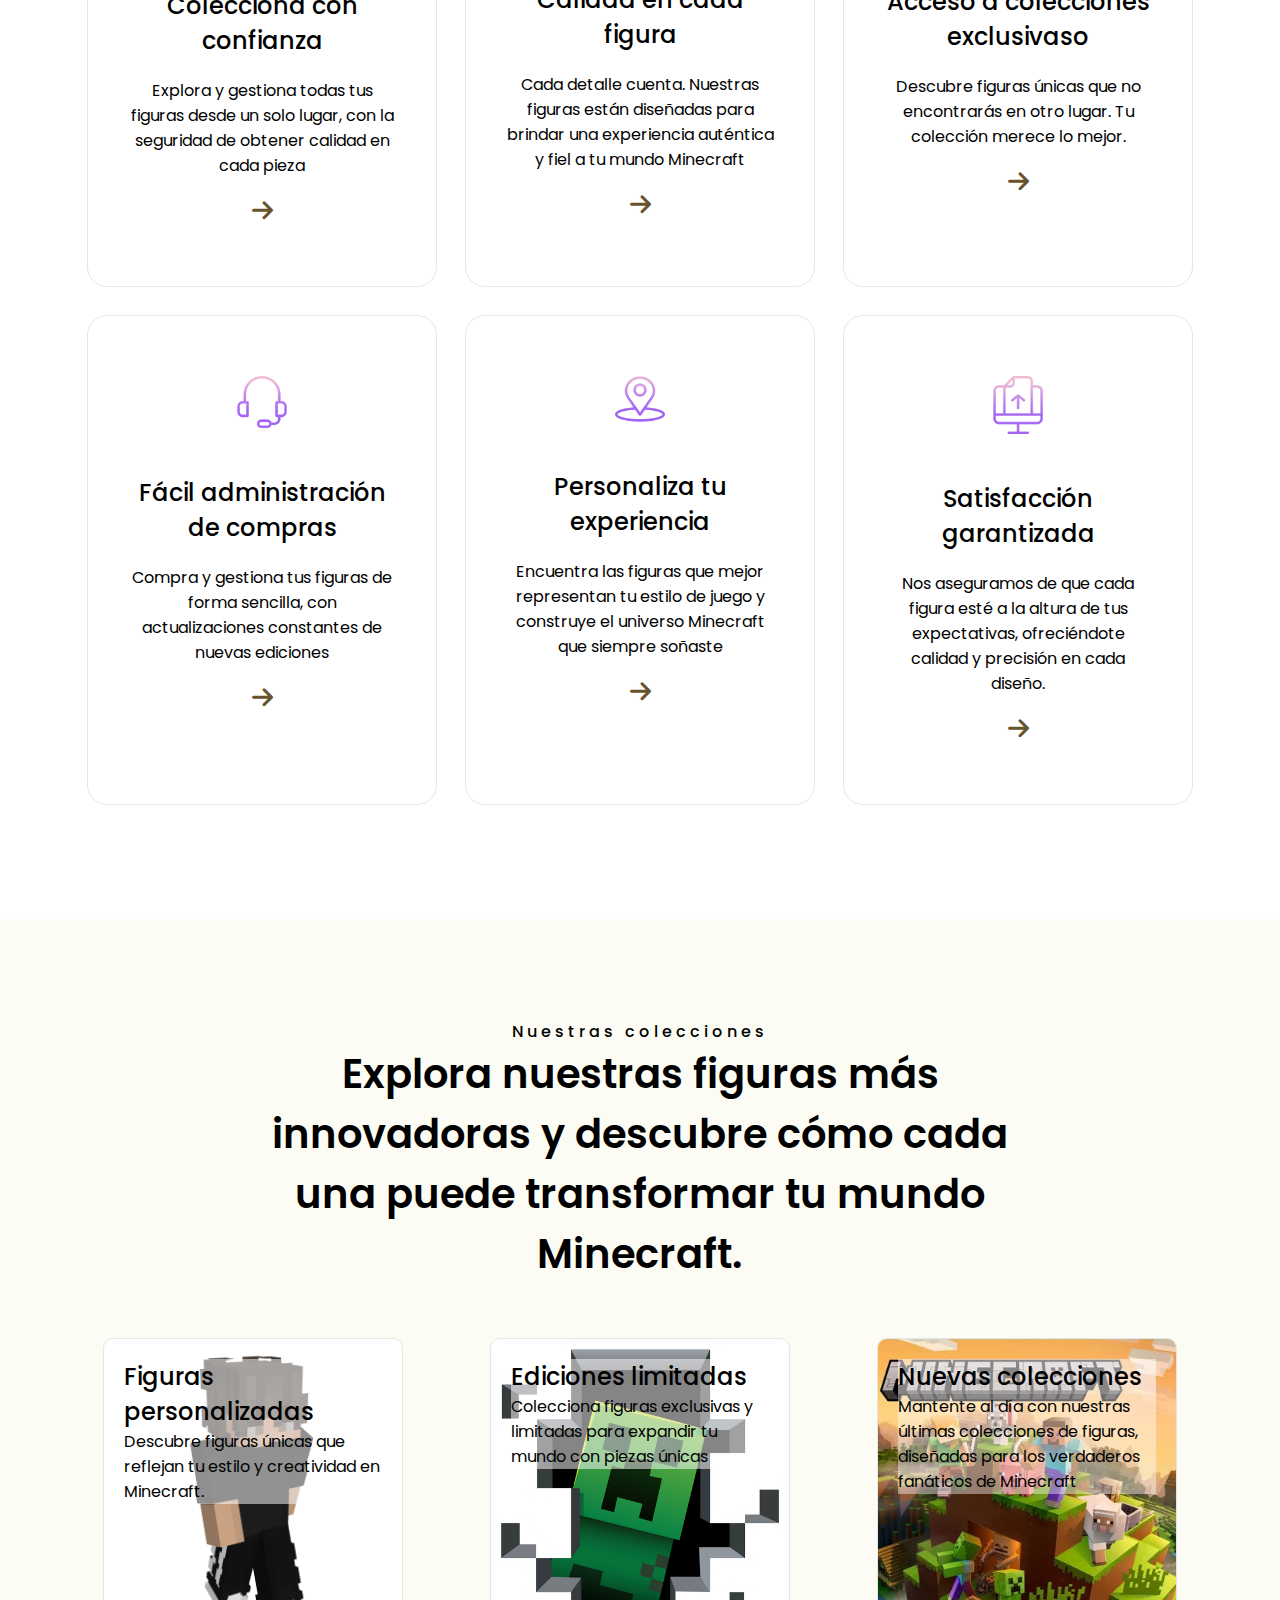
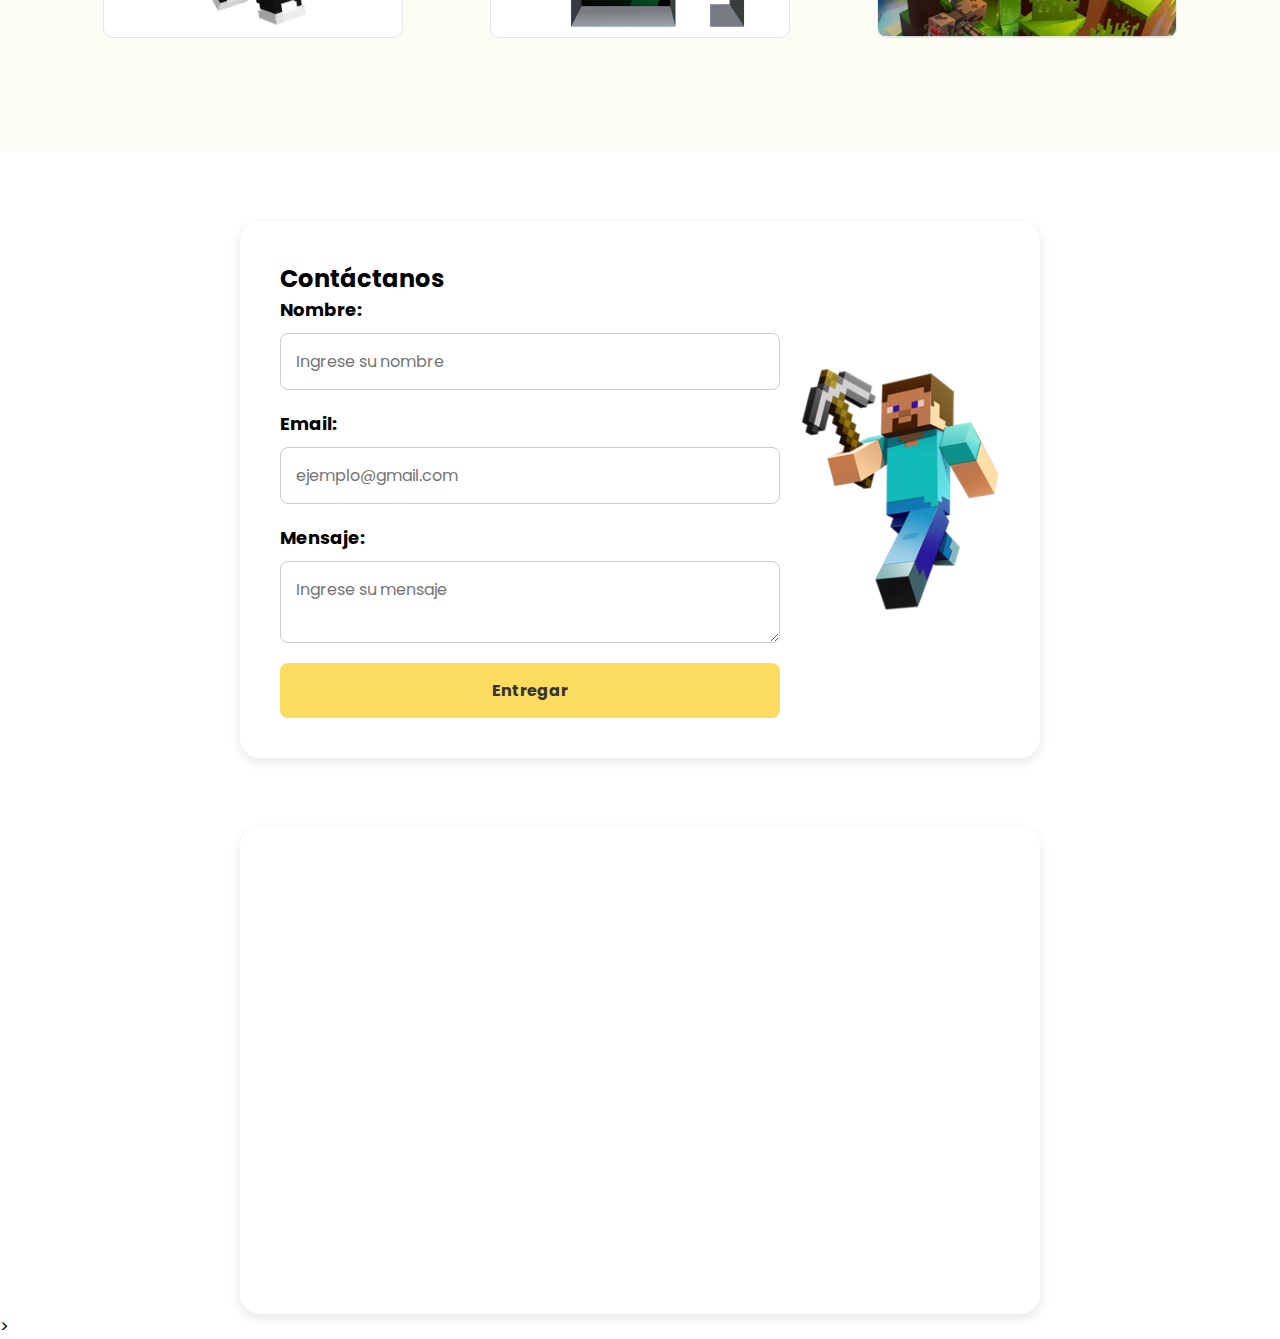
==== commit 600c73c9: "Mejora de formulario, mejoras de mapa e imagenes" ====
--- a/Proyecto/index.html
+++ b/Proyecto/index.html
@@ -160,47 +160,61 @@
                     <h1>Explora nuestras figuras más innovadoras y descubre cómo cada una puede transformar tu mundo Minecraft.</h1>
                 </div>
                 <div class="container__card-proyect container__box-cardPrimary">
-					<div class="card__proyect box__card-primary" style="background-image: url('img/works/desarrollo_web.jpg');">
-						<h2>Figuras personalizadas</h2>
-						<p>Descubre figuras únicas que reflejan tu estilo y creatividad en Minecraft.</p>
+					<div class="card__proyect box__card-primary" style="background-image: url('img/works/Skin.png');">
+						<h2 style="color: black; background-color: rgba(255, 255, 255, 0.522);">Figuras personalizadas</h2>
+						<p style="color: black; background-color: rgba(255, 255, 255, 0.522);">Descubre figuras únicas que reflejan tu estilo y creatividad en Minecraft.</p>
 					</div>
-					<div class="card__proyect box__card-primary" style="background-image: url('img/works/mantenimiento.jpg');">
-						<h2>Ediciones limitadas</h2>
-						<p>Colecciona figuras exclusivas y limitadas para expandir tu mundo con piezas únicas</p>
+					<div class="card__proyect box__card-primary" style="background-image: url('img/works/creeper-inside.png');">
+						<h2 style="color: black; background-color: rgba(255, 255, 255, 0.522);">Ediciones limitadas</h2>
+						<p style="color: black; background-color: rgba(255, 255, 255, 0.522);">Colecciona figuras exclusivas y limitadas para expandir tu mundo con piezas únicas</p>
 					</div>
-					<div class="card__proyect box__card-primary" style="background-image: url('img/works/apps.jpg');">
-						<h2>Nuevas colecciones</h2>
-						<p>Mantente al día con nuestras últimas colecciones de figuras, diseñadas para los verdaderos fanáticos de Minecraft</p>
+					<div class="card__proyect box__card-primary" style="background-image: url('img/works/ColecciónMine.png');">
+						<h2 style="color: black; background-color: rgba(255, 255, 255, 0.522);">Nuevas colecciones</h2>
+						<p style="color: black; background-color: rgba(255, 255, 255, 0.415);" >Mantente al día con nuestras últimas colecciones de figuras, diseñadas para los verdaderos fanáticos de Minecraft</p>
 					</div>
 				</div>
             </div>
         </div>
-        <div class="container_fork">
-            <div class="cover_fork">
-                <section class="text_fork">
-                    <div class="text__cover">
-                        <h2>Contáctanos</h2>
-                        <label for="Nombre">Nombre</label>
-                        <input type="text">
-                        <label for="Correo">Correo electónico</label>
-                        <input type="email" placeholder="ejemplo@gmail.com">
-                        <label for="messaje">Mensaje</label>
-                        <textarea name="messaje" name="messaje" rows="5" required></textarea>
-                        <button type="submit"></button>
-                    </div>
-                </section>
-            </div>
-        </div>
-        <div class="map-container">
-            <iframe src=https://www.google.com/maps/embed?pb=!1m18!1m12!1m3!1d31588.066629338206!2d-73.37382009764698!3d8.25209189548848!2m3!1f0!2f0!3f0!3m2!1i1024!2i768!4f13.1!3m3!1m2!1s0x8e677beeab6ce443%3A0x24747bfaf0798150!2sOca%C3%B1a%2C%20Norte%20de%20Santander!5e0!3m2!1ses!2sco!4v1728412812085!5m2!1ses!2sco
-                width="100%" 
-                height="100%" 
-                style="border:0;" 
-                allowfullscreen="" 
-                loading="lazy" 
-                referrerpolicy="no-referrer-when-downgrade">
-            </iframe>
-        </div>
+        <div class="container">
+            <div class="contact-form">
+                <form>
+                    <h2>Contáctanos</h2>
+                    <div class="form-group">
+                        <label for="nombre">Nombre:</label>
+                        <input type="text" id="nombre" name="nombre" placeholder="Ingrese su nombre">
+                    </div>
+        
+                    <div class="form-group">
+                        <label for="email">Email:</label>
+                        <input type="email" id="email" name="email" placeholder="ejemplo@gmail.com">
+                    </div>
+        
+                    <div class="form-group">
+                        <label for="mensaje">Mensaje:</label>
+                        <textarea id="mensaje" name="mensaje" placeholder="Ingrese su mensaje"></textarea>
+                    </div>
+        
+                    <button type="submit">Entregar</button>
+                </form>
+        
+                <div class="image-container">
+                    <img src="img/about/Steve.png" alt="Imagen">
+                </div>
+            </div>
+        </div>
+        <div class="map-box">
+            <div class="map-container">
+                <iframe src="https://www.google.com/maps/embed?pb=!1m14!1m8!1m3!1d126352.2799167588!2d-73.35322!3d8.25205!3m2!1i1024!2i768!4f13.1!3m3!1m2!1s0x8e677b971d6d1fd1%3A0xf3eeb5f83fb498c9!2sOca%C3%B1a%2C%20Norte%20de%20Santander!5e0!3m2!1ses!2sco!4v1728927320375!5m2!1ses!2sco" 
+                    width="600" 
+                    height="450" 
+                    style="border:0;" 
+                    width="100%" height="400" 
+                    style="border:0;" 
+                    allowfullscreen="" 
+                    loading="lazy">
+                </iframe>
+            </div>
+        </div>>
     </main>
 </body>
 </html>--- a/Proyecto/css/style.css
+++ b/Proyecto/css/style.css
@@ -195,7 +195,7 @@
 }
 
 .text__card-primary p{
-    color: var(--color_text-primary);
+    color: var(black);
     letter-spacing: 4px;
     font-size: var(--text_paragraph);
     font-weight: 500;
@@ -204,7 +204,7 @@
 .text__card-primary h1{
     font-size: var(--text_size_title);
     font-weight: 600;
-    color: var(--color_text-secundary);
+    color: var(black);
 }
 
 .container__box-cardPrimary{
@@ -221,6 +221,7 @@
     border-radius: 20px;
     margin: 14px;
     transition: all 300ms;
+    background-color: white;
 }
 
 .box__card-primary:hover{
@@ -334,34 +335,111 @@
     transform: scale(1.05); 
     transition: transform 0.3s ease; 
 }
-.cotainer_fork{
-    background-size: cover;
-    background-position: center;
-    padding: 50px;
-    display: flex;
-    justify-content: center;
-    align-items: center;
-    color: white;
-}
-.cover_fork{
-    max-width: 1200px;
-    margin: auto;
-    margin-top: 100px;
-    display: flex;
-    align-items: center;
-    padding: 0px 20px;
-}
-.text_fork{
-    width: 100%;
-    padding-right: 40px;
-}
-.text__cover{
-    display: grid;
+.body {
+    font-family: sans-serif;
+    display: flex;
+    justify-content: center;
+    align-items: center;
+    min-height: 100vh;
+    background-color: rgb(244, 244, 244);
+}
+
+/* Estilo para el contenedor principal */
+.container {
+    display: flex;
     flex-direction: column;
-    align-items: center;
-    margin: auto;
-}
-.map-container{
-    height: 600px;
-    align-items: center;
-}
+    justify-content: center;
+    align-items: center;
+    height: 75vh;
+    padding: 0 10%;
+}
+
+/* Estilo general para el formulario */
+.contact-form {
+    display: flex;
+    flex-direction: row;  /* Para colocar la imagen y el formulario en línea */
+    justify-content: space-between;
+    text-align: left;
+    background-color: white;
+    padding: 40px;
+    border-radius: 20px;
+    box-shadow: 0px 4px 12px rgba(0, 0, 0, 0.1);
+    width: 800px;  /* Más ancho */
+    height: auto;  /* Se ajusta al contenido */
+    gap: 20px;  /* Espacio entre el formulario y la imagen */
+}
+
+/* Sección del formulario */
+.contact-form form {
+    width: 100%;
+}
+
+.form-group {
+    margin-bottom: 20px;
+    display: flex;
+    flex-direction: column;
+    width: 100%;
+}
+
+label {
+    font-weight: bold;
+    margin-bottom: 10px;
+    font-size: 18px;  /* Texto más grande */
+}
+
+input, textarea {
+    width: 100%;  /* Ajusta el ancho al 100% del contenedor */
+    padding: 15px;
+    border-radius: 8px;
+    border: 1px solid #ccc;
+    font-size: 16px;  /* Tamaño más grande */
+}
+
+button {
+    padding: 15px 30px;
+    background-color: #fcdc60;  /* Color del header */
+    color: #333;  /* Color oscuro */
+    border: none;
+    border-radius: 8px;
+    cursor: pointer;
+    font-size: 16px;
+    font-weight: bold;
+    width: 100%;
+}
+
+button:hover {
+    background-color: #e6c656;
+}
+
+/* Sección de la imagen */
+.image-container {
+    display: flex;
+    justify-content: center;
+    align-items: center;
+}
+
+.image-container img {
+    max-width: 200px;  /* Ajusta el tamaño de la imagen */
+}
+
+.map-box {
+    background-color: white;
+    padding: 40px;
+    border-radius: 20px;
+    box-shadow: 0px 4px 12px rgba(0, 0, 0, 0.1);
+    width: 800px;  /* Ancho del contenedor del mapa */
+    height: auto;
+    display: flex;
+    justify-content: center;
+    align-items: center;
+    margin: 0 auto;  /* Centramos el cuadro del mapa */
+}
+
+/* Ajustar el iframe del mapa */
+.map-container iframe {
+    width: 100%;   /* El iframe ocupará todo el ancho del contenedor */
+    height: 400px; /* Altura fija del mapa */
+    width: 700px;
+    border: 0;     /* Sin borde en el iframe */
+    border-radius: 15px;  /* Bordes redondeados para el mapa */
+}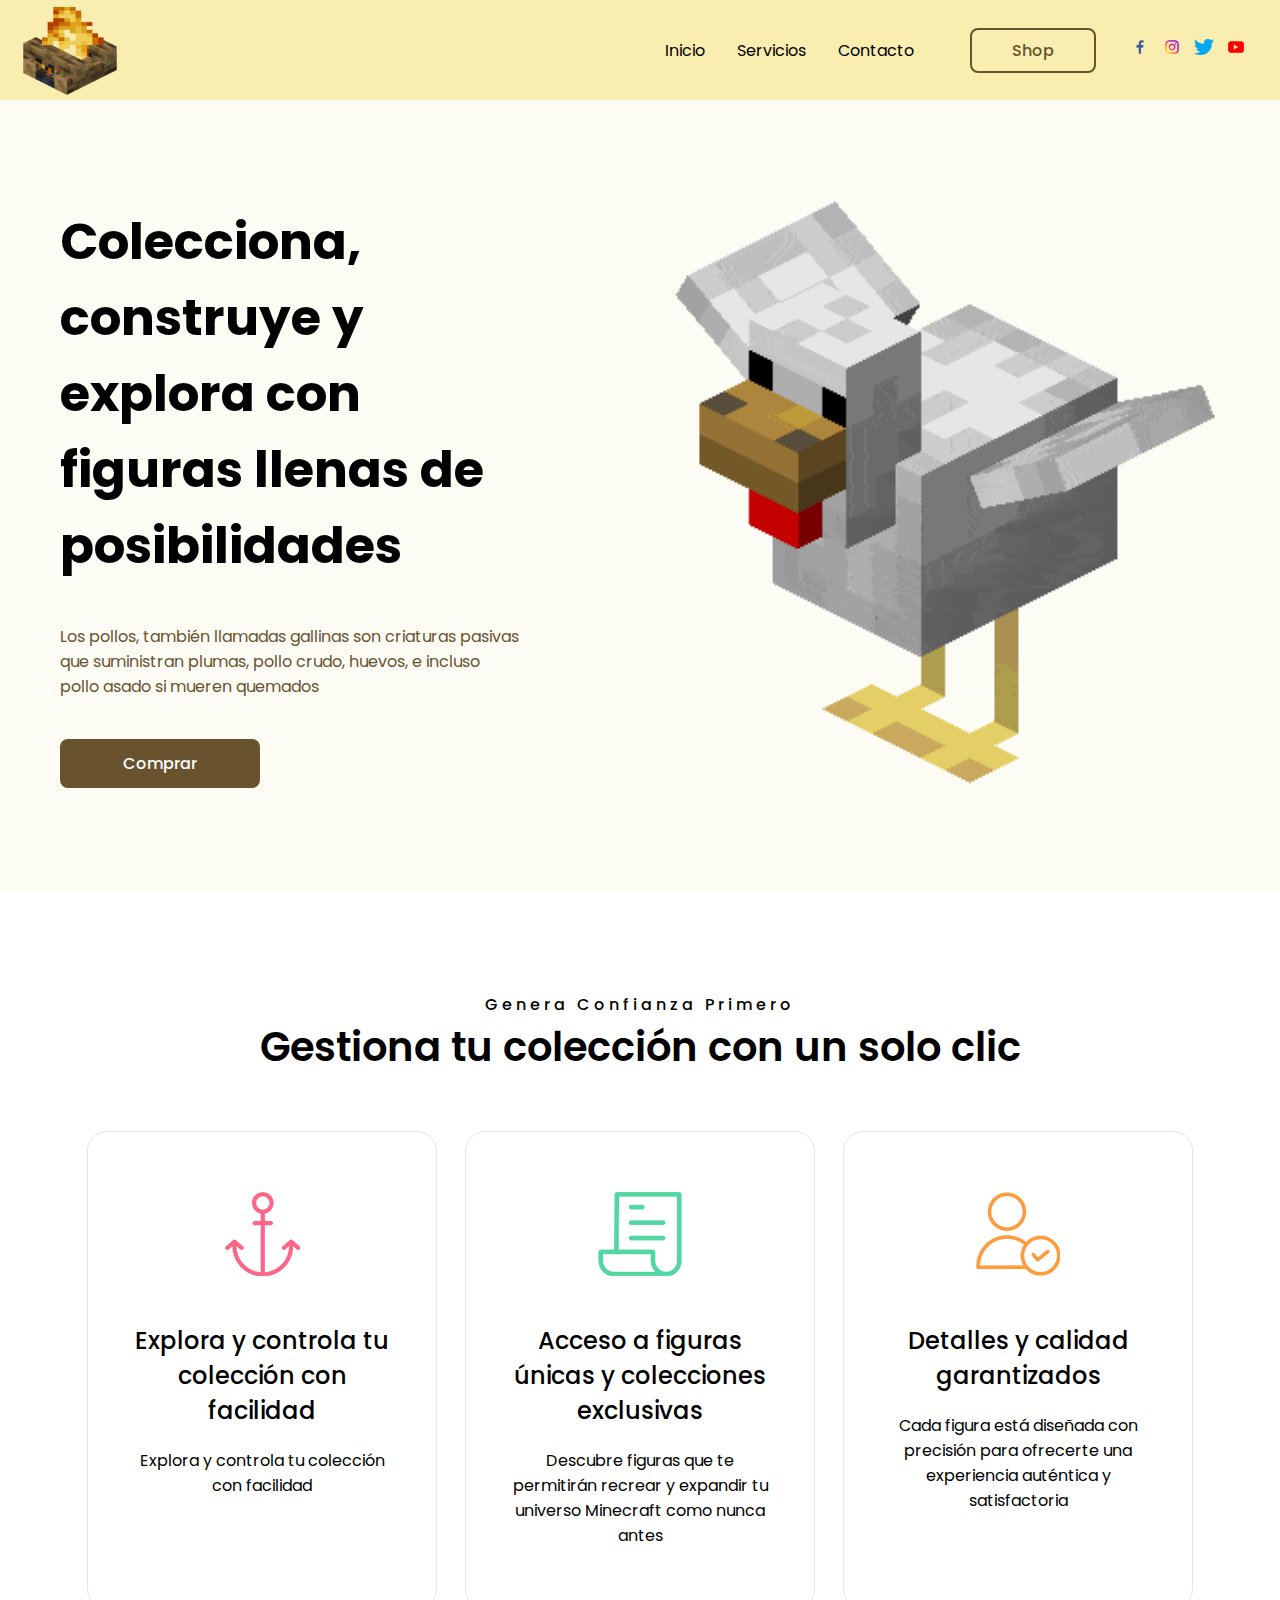
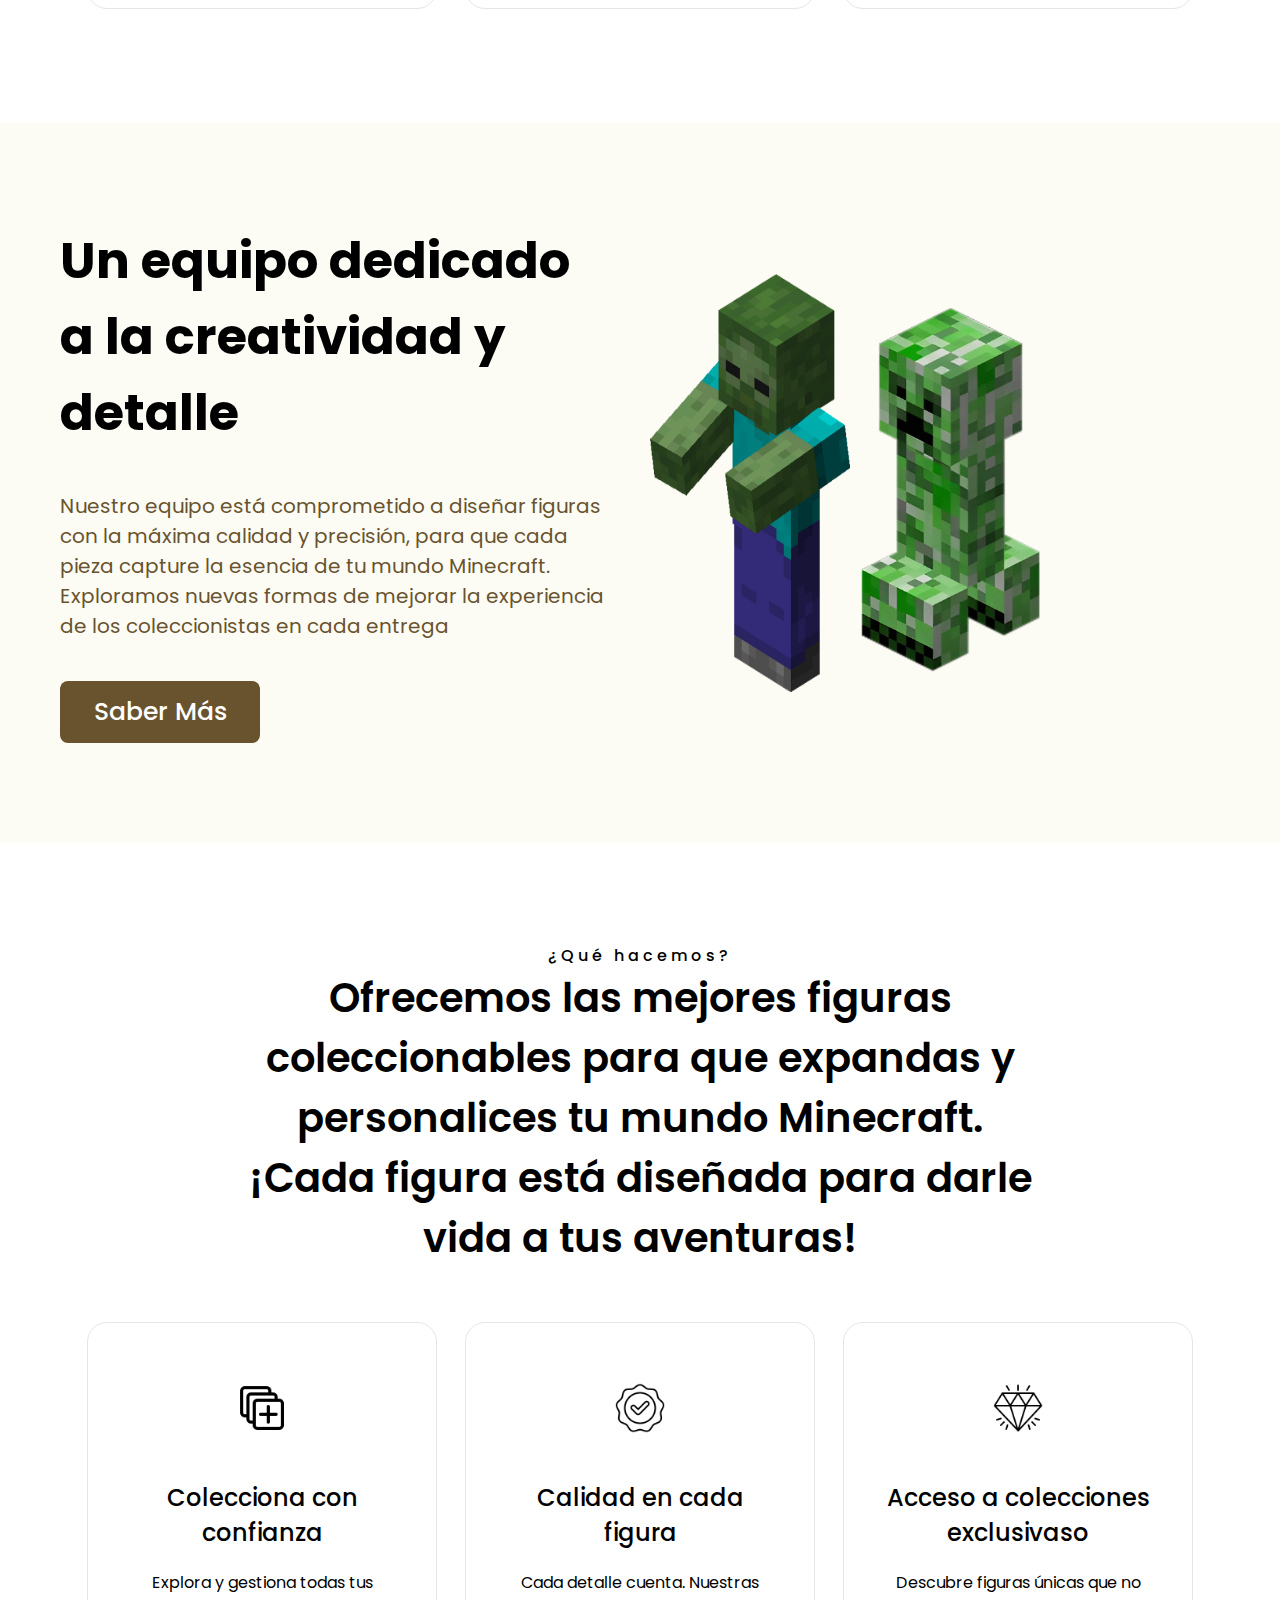
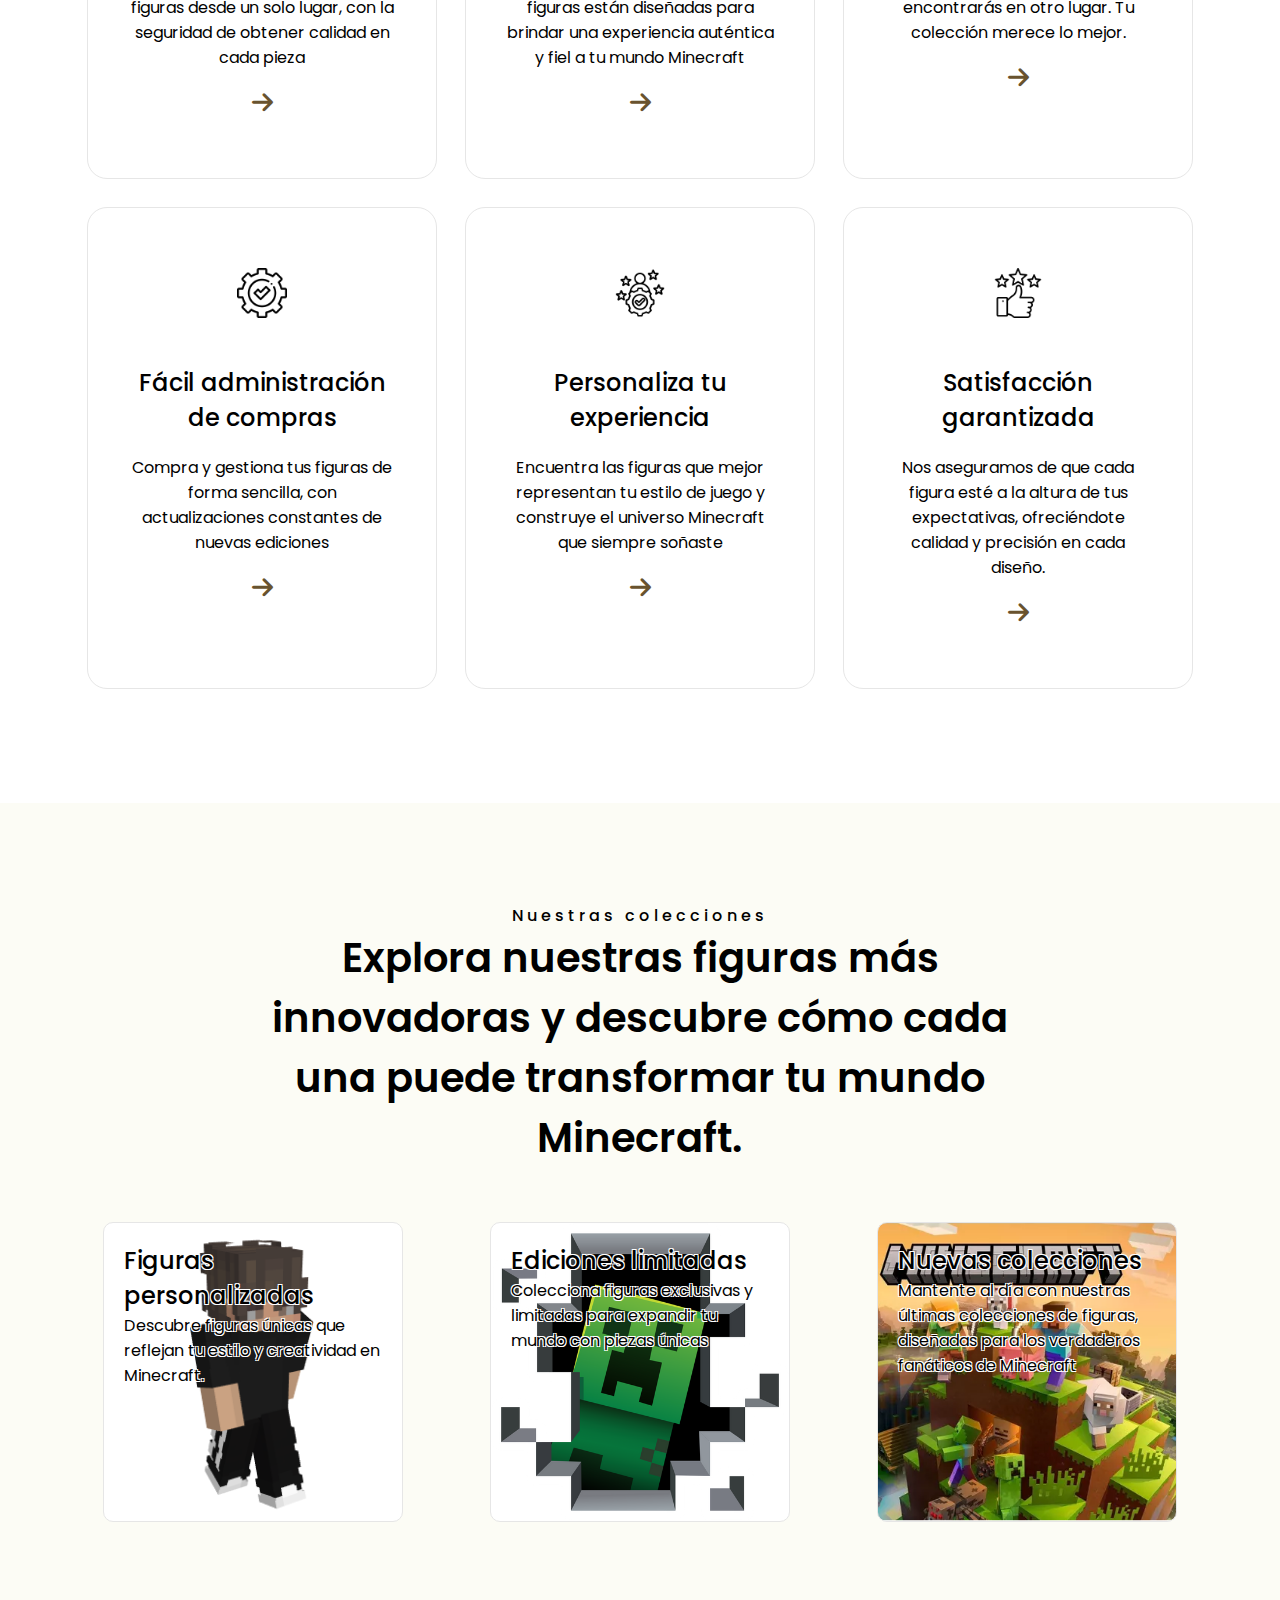
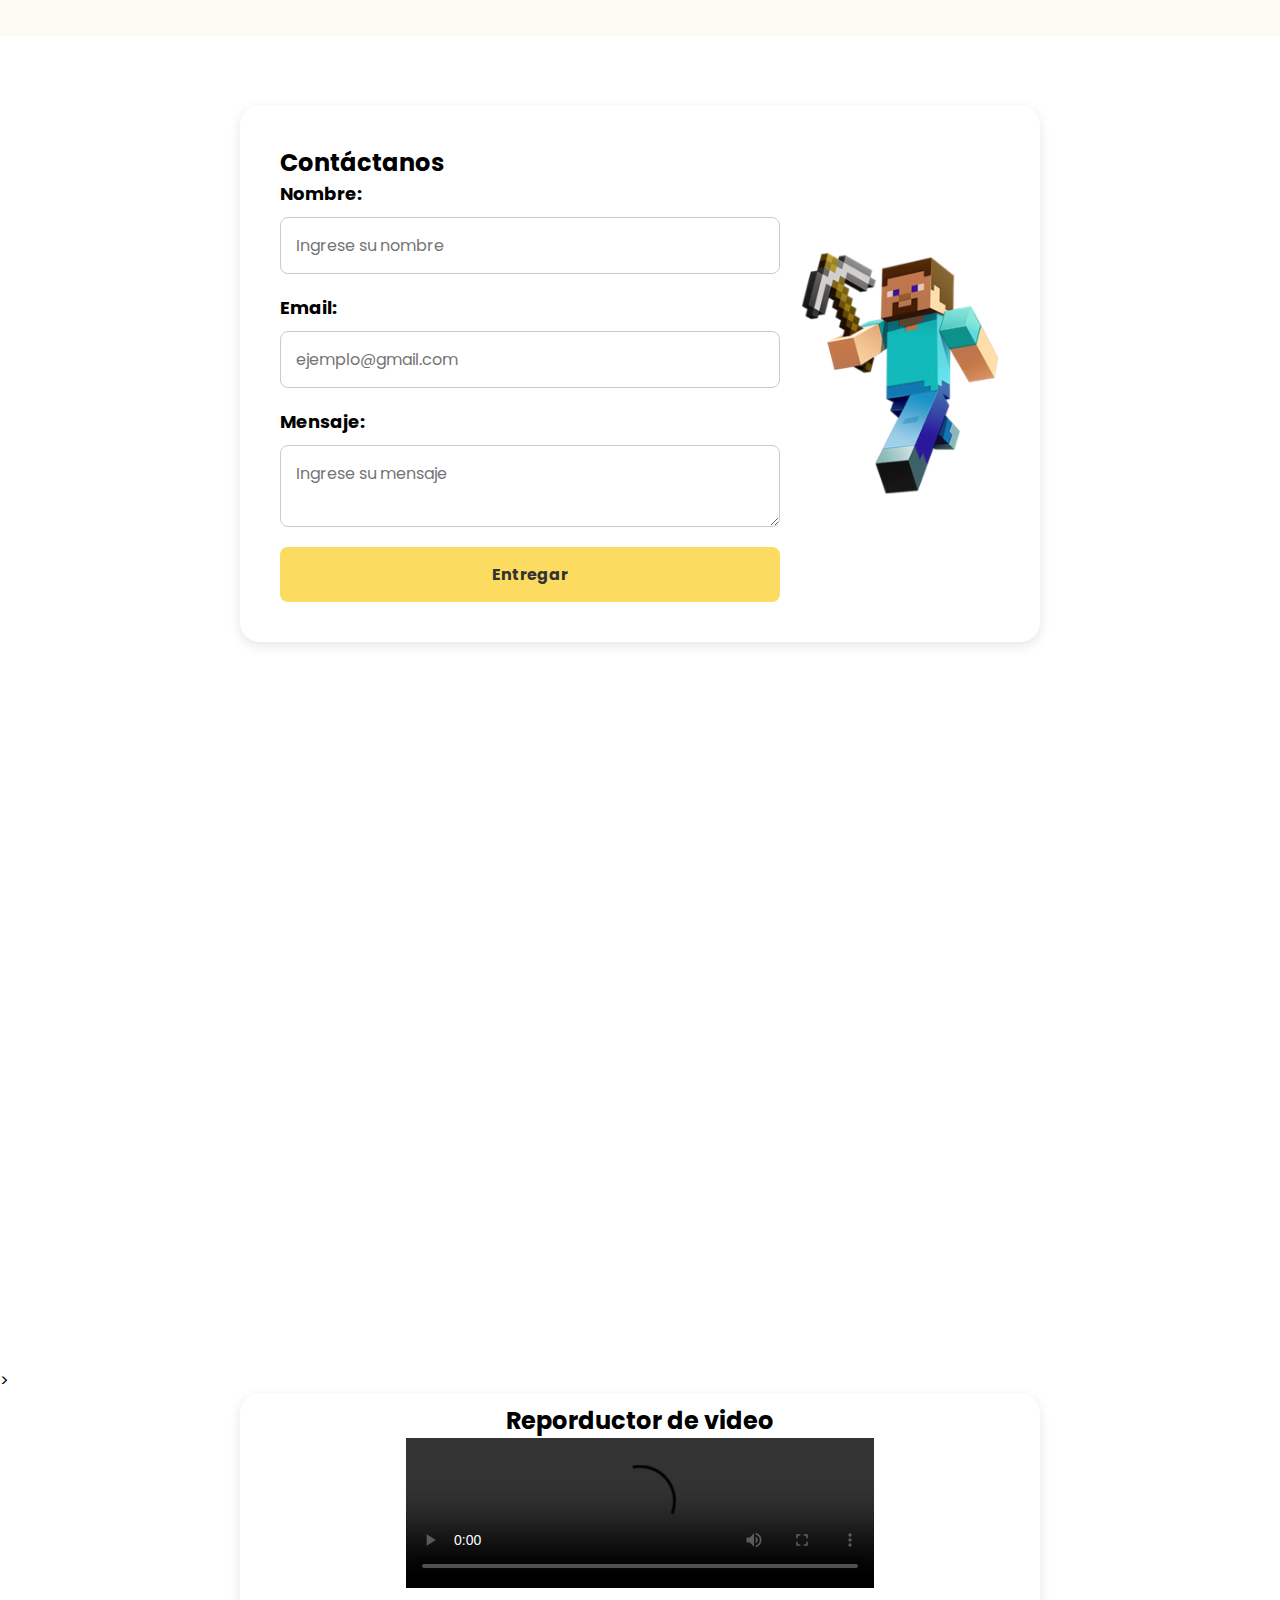
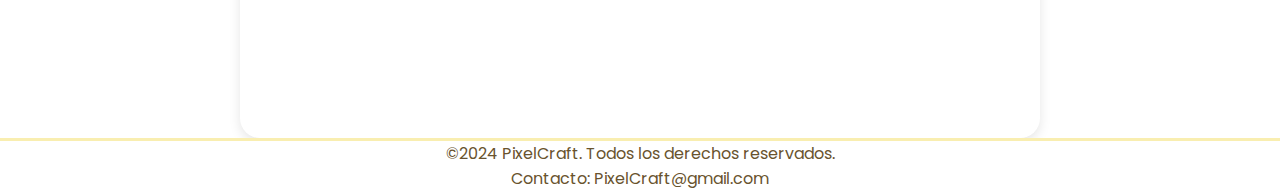
==== commit 7fc7ca7a: "Correcciones, adicionde reproducctor de video y footer" ====
--- a/Proyecto/index.html
+++ b/Proyecto/index.html
@@ -5,7 +5,7 @@
     <meta http-equiv="X-UA-Compatible" content="IE=edge">
     <meta name="viewport" content="width=device-width, initial-scale=1.0">
     <title>PixelCraft</title>
-
+    <link rel="icon" href="img/favicon/LogoCampfire.ico">
     <link rel="stylesheet" href="css/style.css">
     <link rel="stylesheet" href="https://cdnjs.cloudflare.com/ajax/libs/font-awesome/6.0.0-beta3/css/all.min.css">
 </head>
@@ -90,8 +90,8 @@
                     <a href="#" class="btn__text-about btn__text">Saber Más</a>
                 </div>
                 <div class="image__about">
-                    <img src="img/about/Steve.png" alt="">
-                    <img src="img/about/Creeper.png" alt="">
+                    <img src="img/about/ZombieMC (1).png" alt="">
+                    <img src="img/about/CreeperV.png" alt="">
                 </div>
             </div>
         </div>
@@ -103,7 +103,7 @@
                 </div>
                 <div class="container__card-service container__box-cardPrimary">
                     <div class="card__service box__card-primary">
-                        <img src="img/services/grid.png" alt="">
+                        <img src="img/services/coleccion.png" alt="">
                         <h2>Colecciona con confianza</h2>
                         <p>Explora y gestiona todas tus figuras desde un solo lugar, con la seguridad de obtener calidad en cada pieza</p>
                         <a href="#">
@@ -111,7 +111,7 @@
                         </a>
                     </div>
                     <div class="card__service box__card-primary">
-                        <img src="img/services/cart.png" alt="">
+                        <img src="img/services/alta-calidad.png" alt="">
                         <h2>Calidad en cada figura</h2>
                         <p>Cada detalle cuenta. Nuestras figuras están diseñadas para brindar una experiencia auténtica y fiel a tu mundo Minecraft</p>
                         <a href="#">
@@ -119,7 +119,7 @@
                         </a>
                     </div>
                     <div class="card__service box__card-primary">
-                        <img src="img/services/camera.png" alt="">
+                        <img src="img/services/diamante.png" alt="">
                         <h2>Acceso a colecciones exclusivaso</h2>
                         <p>Descubre figuras únicas que no encontrarás en otro lugar. Tu colección merece lo mejor.</p>
                         <a href="#">
@@ -127,7 +127,7 @@
                         </a>
                     </div>
                     <div class="card__service box__card-primary">
-                        <img src="img/services/headphone.png" alt="">
+                        <img src="img/services/administracion.png" alt="">
                         <h2>Fácil administración de compras</h2>
                         <p>Compra y gestiona tus figuras de forma sencilla, con actualizaciones constantes de nuevas ediciones</p>
                         <a href="#">
@@ -135,7 +135,7 @@
                         </a>
                     </div>
                     <div class="card__service box__card-primary">
-                        <img src="img/services/location.png" alt="">
+                        <img src="img/services/pericia.png" alt="">
                         <h2>Personaliza tu experiencia</h2>
                         <p>Encuentra las figuras que mejor representan tu estilo de juego y construye el universo Minecraft que siempre soñaste</p>
                         <a href="#">
@@ -143,7 +143,7 @@
                         </a>
                     </div>
                     <div class="card__service box__card-primary">
-                        <img src="img/services/file.png" alt="">
+                        <img src="img/services/satisfaccion.png" alt="">
                         <h2>Satisfacción garantizada</h2>
                         <p>Nos aseguramos de que cada figura esté a la altura de tus expectativas, ofreciéndote calidad y precisión en cada diseño.</p>
                         <a href="#">
@@ -161,16 +161,16 @@
                 </div>
                 <div class="container__card-proyect container__box-cardPrimary">
 					<div class="card__proyect box__card-primary" style="background-image: url('img/works/Skin.png');">
-						<h2 style="color: black; background-color: rgba(255, 255, 255, 0.522);">Figuras personalizadas</h2>
-						<p style="color: black; background-color: rgba(255, 255, 255, 0.522);">Descubre figuras únicas que reflejan tu estilo y creatividad en Minecraft.</p>
+						<h2 class="contotno">Figuras personalizadas</h2>
+						<p class="contotno">Descubre figuras únicas que reflejan tu estilo y creatividad en Minecraft.</p>
 					</div>
 					<div class="card__proyect box__card-primary" style="background-image: url('img/works/creeper-inside.png');">
-						<h2 style="color: black; background-color: rgba(255, 255, 255, 0.522);">Ediciones limitadas</h2>
-						<p style="color: black; background-color: rgba(255, 255, 255, 0.522);">Colecciona figuras exclusivas y limitadas para expandir tu mundo con piezas únicas</p>
+						<h2 class="contotno">Ediciones limitadas</h2>
+						<p class="contotno">Colecciona figuras exclusivas y limitadas para expandir tu mundo con piezas únicas</p>
 					</div>
 					<div class="card__proyect box__card-primary" style="background-image: url('img/works/ColecciónMine.png');">
-						<h2 style="color: black; background-color: rgba(255, 255, 255, 0.522);">Nuevas colecciones</h2>
-						<p style="color: black; background-color: rgba(255, 255, 255, 0.415);" >Mantente al día con nuestras últimas colecciones de figuras, diseñadas para los verdaderos fanáticos de Minecraft</p>
+						<h2 class="contotno">Nuevas colecciones</h2>
+						<p class="contotno">Mantente al día con nuestras últimas colecciones de figuras, diseñadas para los verdaderos fanáticos de Minecraft</p>
 					</div>
 				</div>
             </div>
@@ -205,8 +205,8 @@
         <div class="map-box">
             <div class="map-container">
                 <iframe src="https://www.google.com/maps/embed?pb=!1m14!1m8!1m3!1d126352.2799167588!2d-73.35322!3d8.25205!3m2!1i1024!2i768!4f13.1!3m3!1m2!1s0x8e677b971d6d1fd1%3A0xf3eeb5f83fb498c9!2sOca%C3%B1a%2C%20Norte%20de%20Santander!5e0!3m2!1ses!2sco!4v1728927320375!5m2!1ses!2sco" 
-                    width="600" 
-                    height="450" 
+                    width="100%" 
+                    height="650" 
                     style="border:0;" 
                     width="100%" height="400" 
                     style="border:0;" 
@@ -215,6 +215,20 @@
                 </iframe>
             </div>
         </div>>
+        <div class="media-container">
+            <div class="video-section">
+                <h2>Reporductor de video</h2>
+                <div class="video-container">
+                    <video controls width="30%" poster="" >
+                        <source src="/Proyecto/img/video/one-minecraft-edit.mp4" type="video/mp4">
+                </div>
+            </div>
+        </div>
+        </div>
+        <footer>
+            <p>&copy;2024 PixelCraft. Todos los derechos reservados.</p>
+            <p>Contacto: <a href="mailto:PixelCraft@gmail.com"></a>PixelCraft@gmail.com</p>
+        </footer>
     </main>
 </body>
 </html>--- a/Proyecto/css/style.css
+++ b/Proyecto/css/style.css
@@ -11,7 +11,7 @@
 :root{
     --color_text-primary: #69532e;
     --color_text-secundary: black;
-    --color_text-tertiary: #155404;
+    --color_text-tertiary: #69532e;
     --main_color-primary: #69532e;
     --main_color-secundary: #f5f5dc46;
     --background-color: #f5f5dc46;
@@ -23,8 +23,6 @@
     --box_shadow-primary: 0px 6px 50px -20px rgba(0,0,0,0.2);
 }
 
-/*Header*/
-
 header{
     width: 100%;
     height: 100px;
@@ -110,9 +108,15 @@
     width: 20px;
 }
 
-/*End Header*/
-
-/*Portada Inicio*/
+.contotno{
+    
+    color: black;  
+    text-shadow: 
+        -1px -1px 0 white,  
+        1px -1px 0 white,
+        -1px 1px 0 white,
+        1px 1px 0 white; 
+}
 
 .container__cover{
     padding-top: 100px;
@@ -147,7 +151,7 @@
 
 .btn__text{
     display: block;
-    width: 150px;
+    width: 200px;
     margin-top: 40px;
     padding: 10px 20px;
     text-align: center;
@@ -174,10 +178,6 @@
     width: 550px;
 }
 
-/*End Portada Inicio*/
-
-/*Estilos Generales Cards*/
-
 .container__card-primary{
     padding-top: 100px;
 }
@@ -239,10 +239,6 @@
     margin-top: 20px;
 }
 
-/*End Estilos Generales Cards*/
-
-/*Sobre Nosotros*/
-
 .container__about{
     padding: 100px 0px;
     background: var(--background-color);
@@ -256,6 +252,7 @@
     display: flex;
     align-items: center;
     justify-content: center;
+    font-size: 25px;
 }
 
 .text__about{
@@ -265,13 +262,14 @@
 
 .text__about h1{
     color: var(--color_text-secundary);
-    font-weight: 600;
+    font-weight: 1200;
 }
 
 .text__about p{
     font-size: var(--text_paragraph);
     margin-top: 40px;
     color: var(--color_text-tertiary);
+    font-size: 20px;
 }
 
 
@@ -281,12 +279,8 @@
 }
 
 .image__about img{
-    width: 300px;
-}
-
-/*End Sobre Nosotros*/
-
-/*Servicios*/
+    width: 200px;
+}
 
 .card__service img{
     width: 50px;
@@ -298,10 +292,6 @@
     cursor: pointer;
     color: var(--color_text-primary);
 }
-
-/*End Servicios*/
-
-/*Proyectos*/
 
 .container__proyect{
     padding: 100px 0px;
@@ -344,7 +334,6 @@
     background-color: rgb(244, 244, 244);
 }
 
-/* Estilo para el contenedor principal */
 .container {
     display: flex;
     flex-direction: column;
@@ -354,19 +343,18 @@
     padding: 0 10%;
 }
 
-/* Estilo general para el formulario */
 .contact-form {
     display: flex;
-    flex-direction: row;  /* Para colocar la imagen y el formulario en línea */
+    flex-direction: row;  
     justify-content: space-between;
     text-align: left;
     background-color: white;
     padding: 40px;
     border-radius: 20px;
     box-shadow: 0px 4px 12px rgba(0, 0, 0, 0.1);
-    width: 800px;  /* Más ancho */
-    height: auto;  /* Se ajusta al contenido */
-    gap: 20px;  /* Espacio entre el formulario y la imagen */
+    width: 800px;  
+    height: auto;  
+    gap: 20px;  
 }
 
 /* Sección del formulario */
@@ -422,24 +410,33 @@
     max-width: 200px;  /* Ajusta el tamaño de la imagen */
 }
 
-.map-box {
+.video-section{
+    text-align: center;
     background-color: white;
-    padding: 40px;
     border-radius: 20px;
     box-shadow: 0px 4px 12px rgba(0, 0, 0, 0.1);
-    width: 800px;  /* Ancho del contenedor del mapa */
-    height: auto;
-    display: flex;
-    justify-content: center;
-    align-items: center;
-    margin: 0 auto;  /* Centramos el cuadro del mapa */
-}
-
-/* Ajustar el iframe del mapa */
-.map-container iframe {
-    width: 100%;   /* El iframe ocupará todo el ancho del contenedor */
-    height: 400px; /* Altura fija del mapa */
-    width: 700px;
-    border: 0;     /* Sin borde en el iframe */
-    border-radius: 15px;  /* Bordes redondeados para el mapa */
+    width: 800px;  
+    height: 345px;
+    display: flex;
+    justify-content: center;
+    align-items: center;
+    margin: 0 auto;  
+    flex-direction: column;
+    padding: 10px;
+}
+
+.video-container{
+    width: 200%;
+    height: 200%;
+    align-items: initial;
+}
+footer{
+    background-color: white;
+    border-top: 3px solid #f9eeb0;
+    text-align: center;
+    color: #69532e;
+}
+footer a{
+    color: #fcdc60;
+    text-decoration: underline;
 }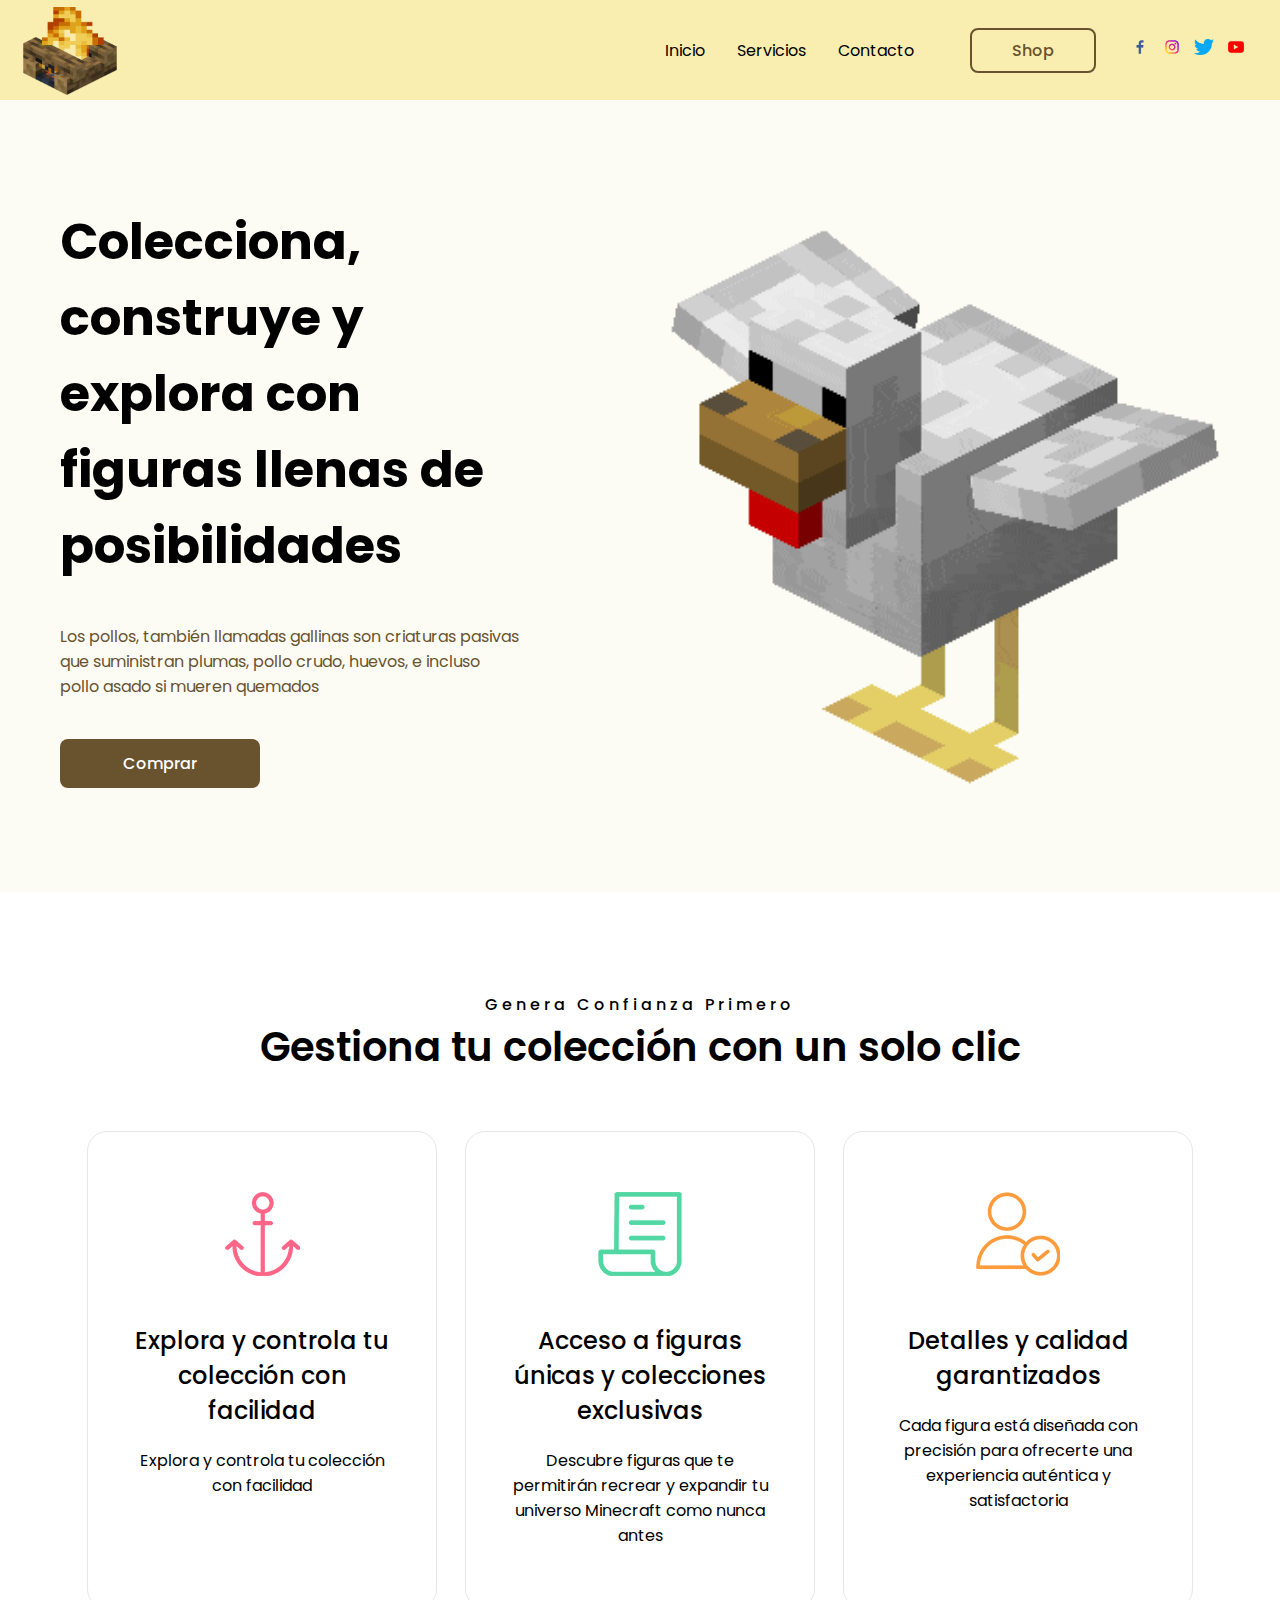
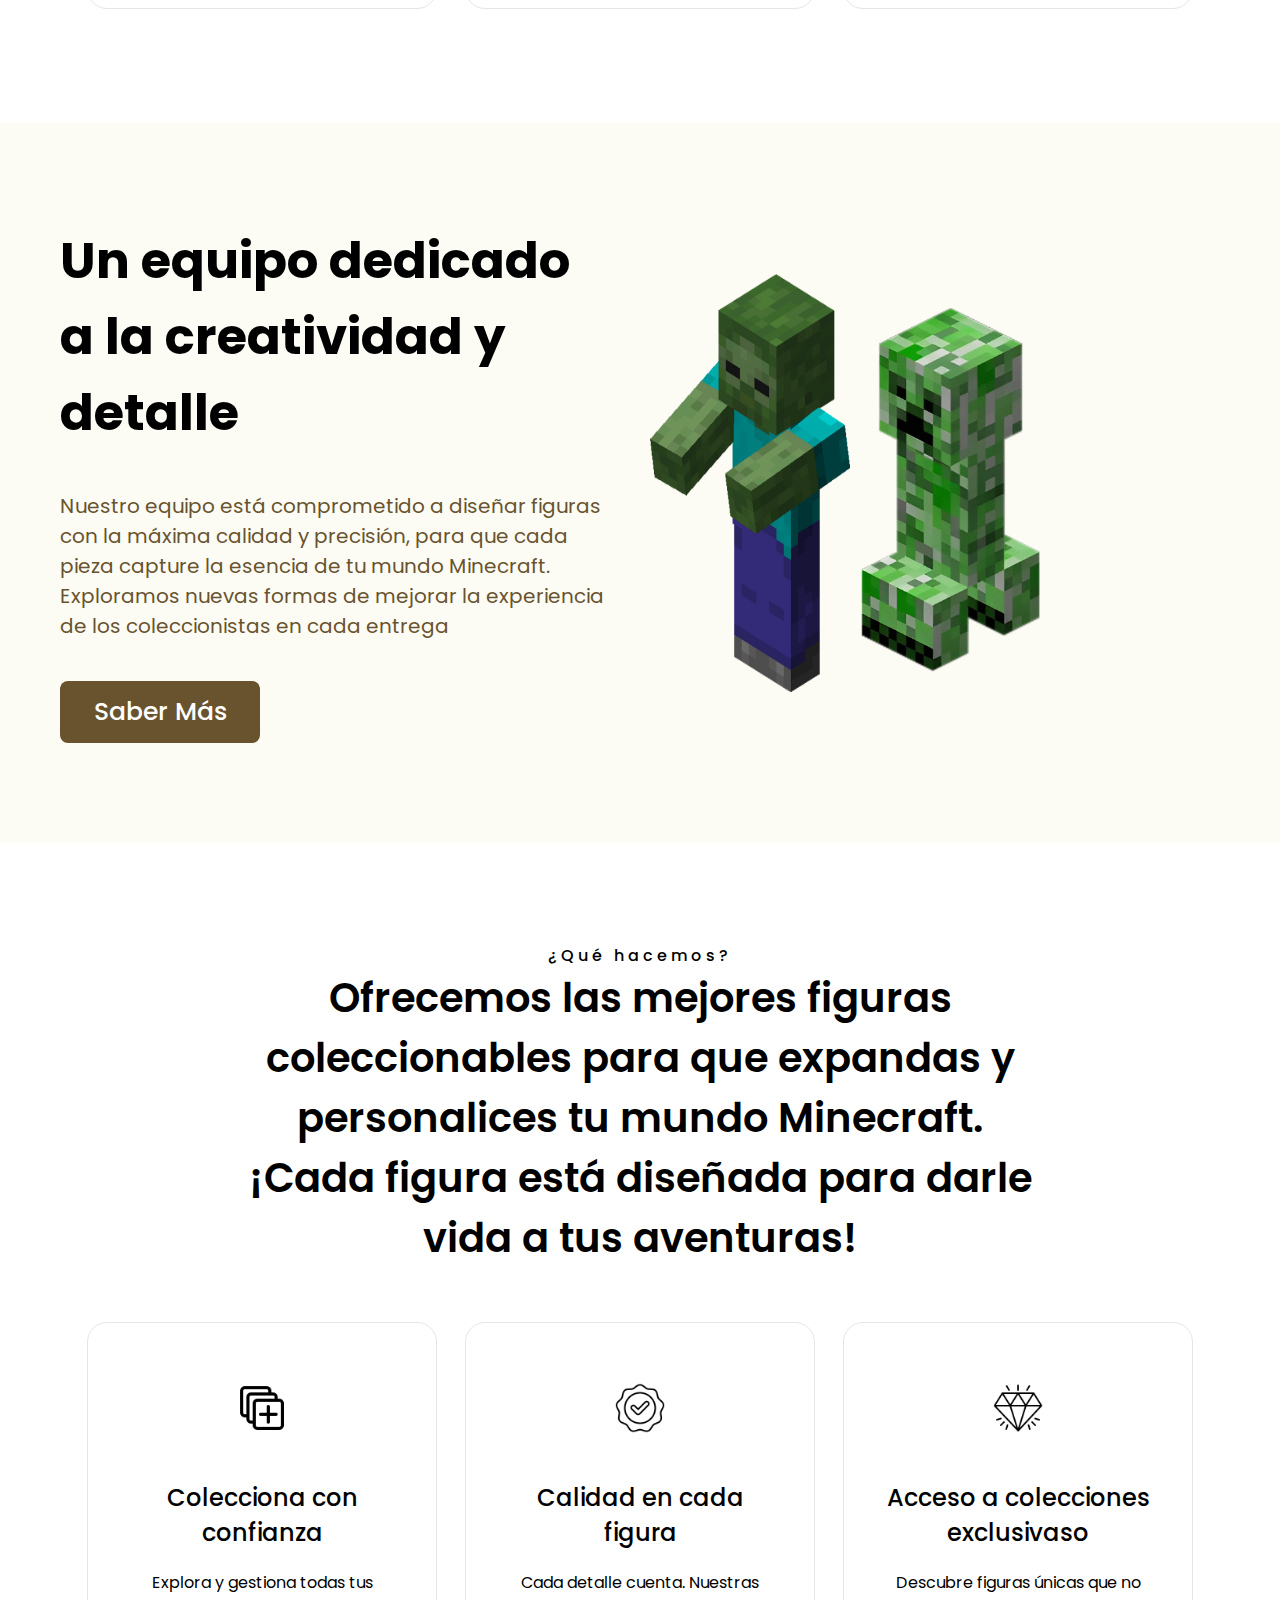
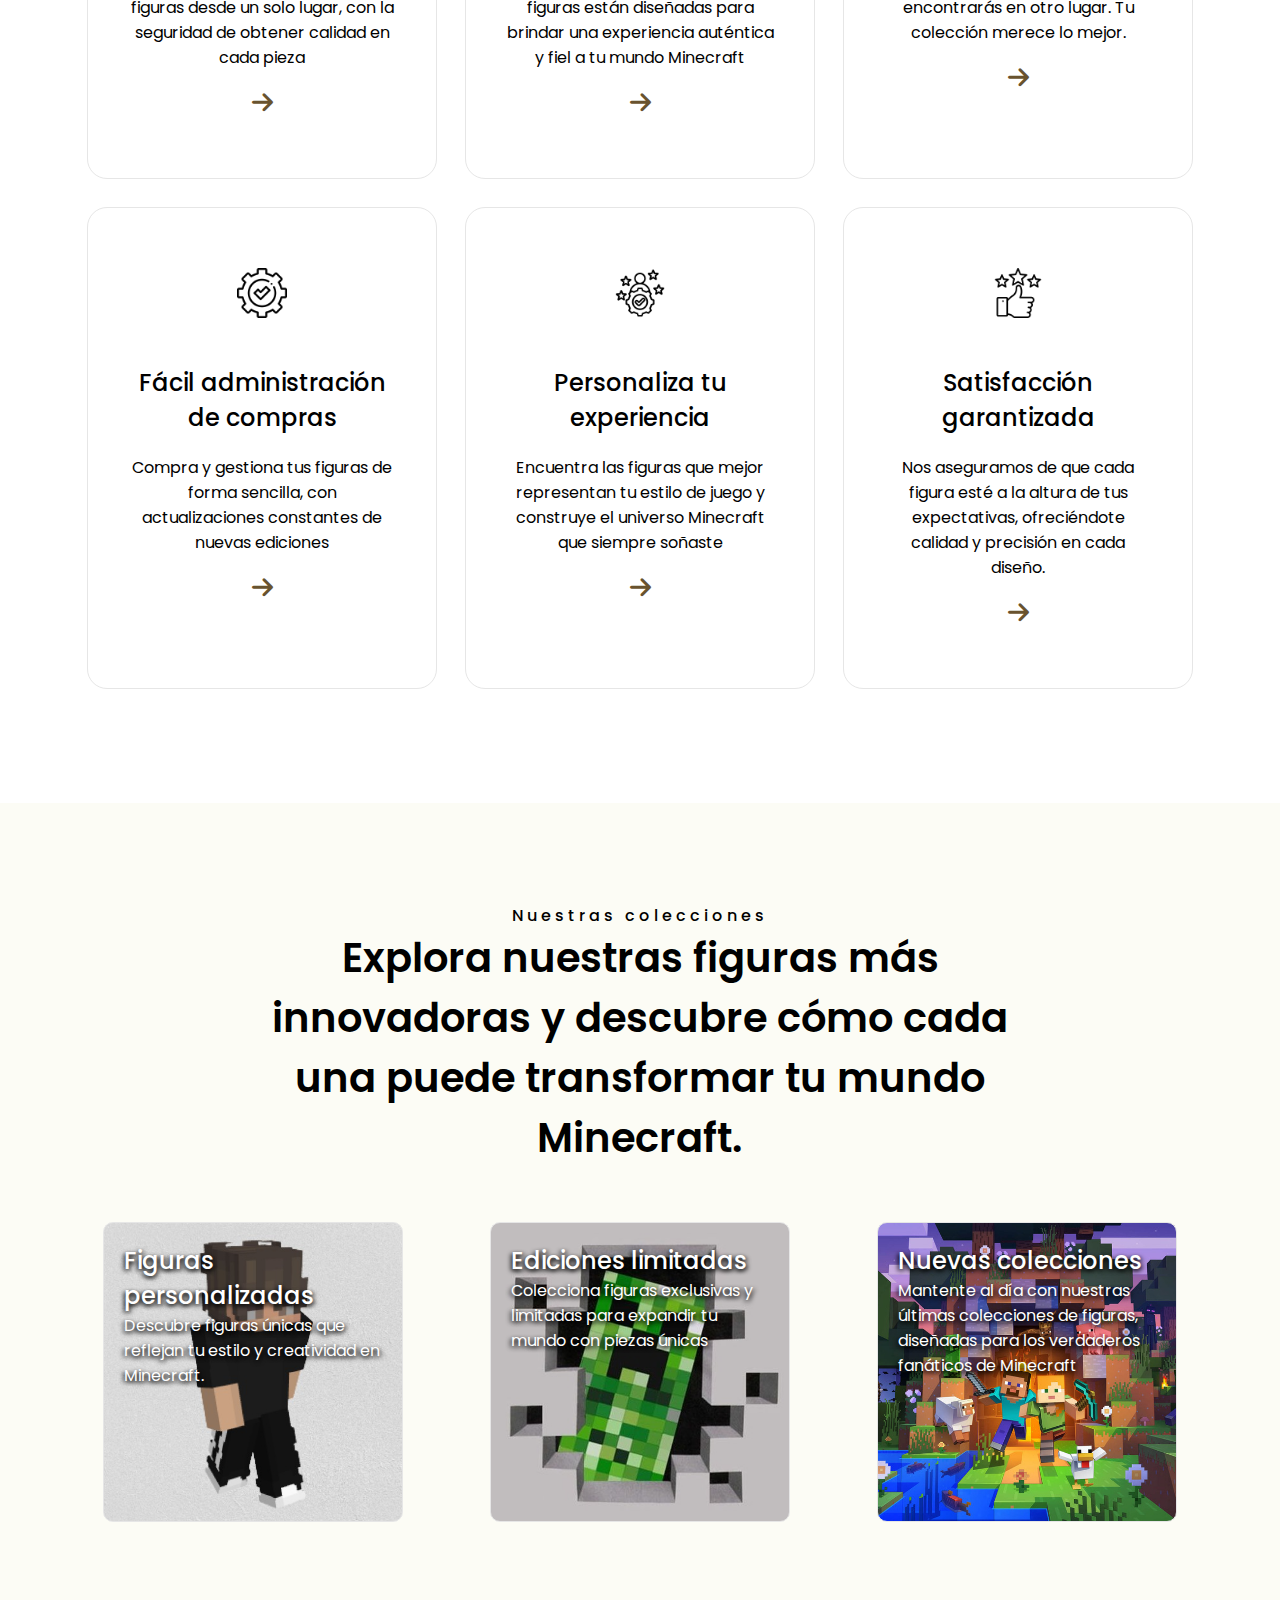
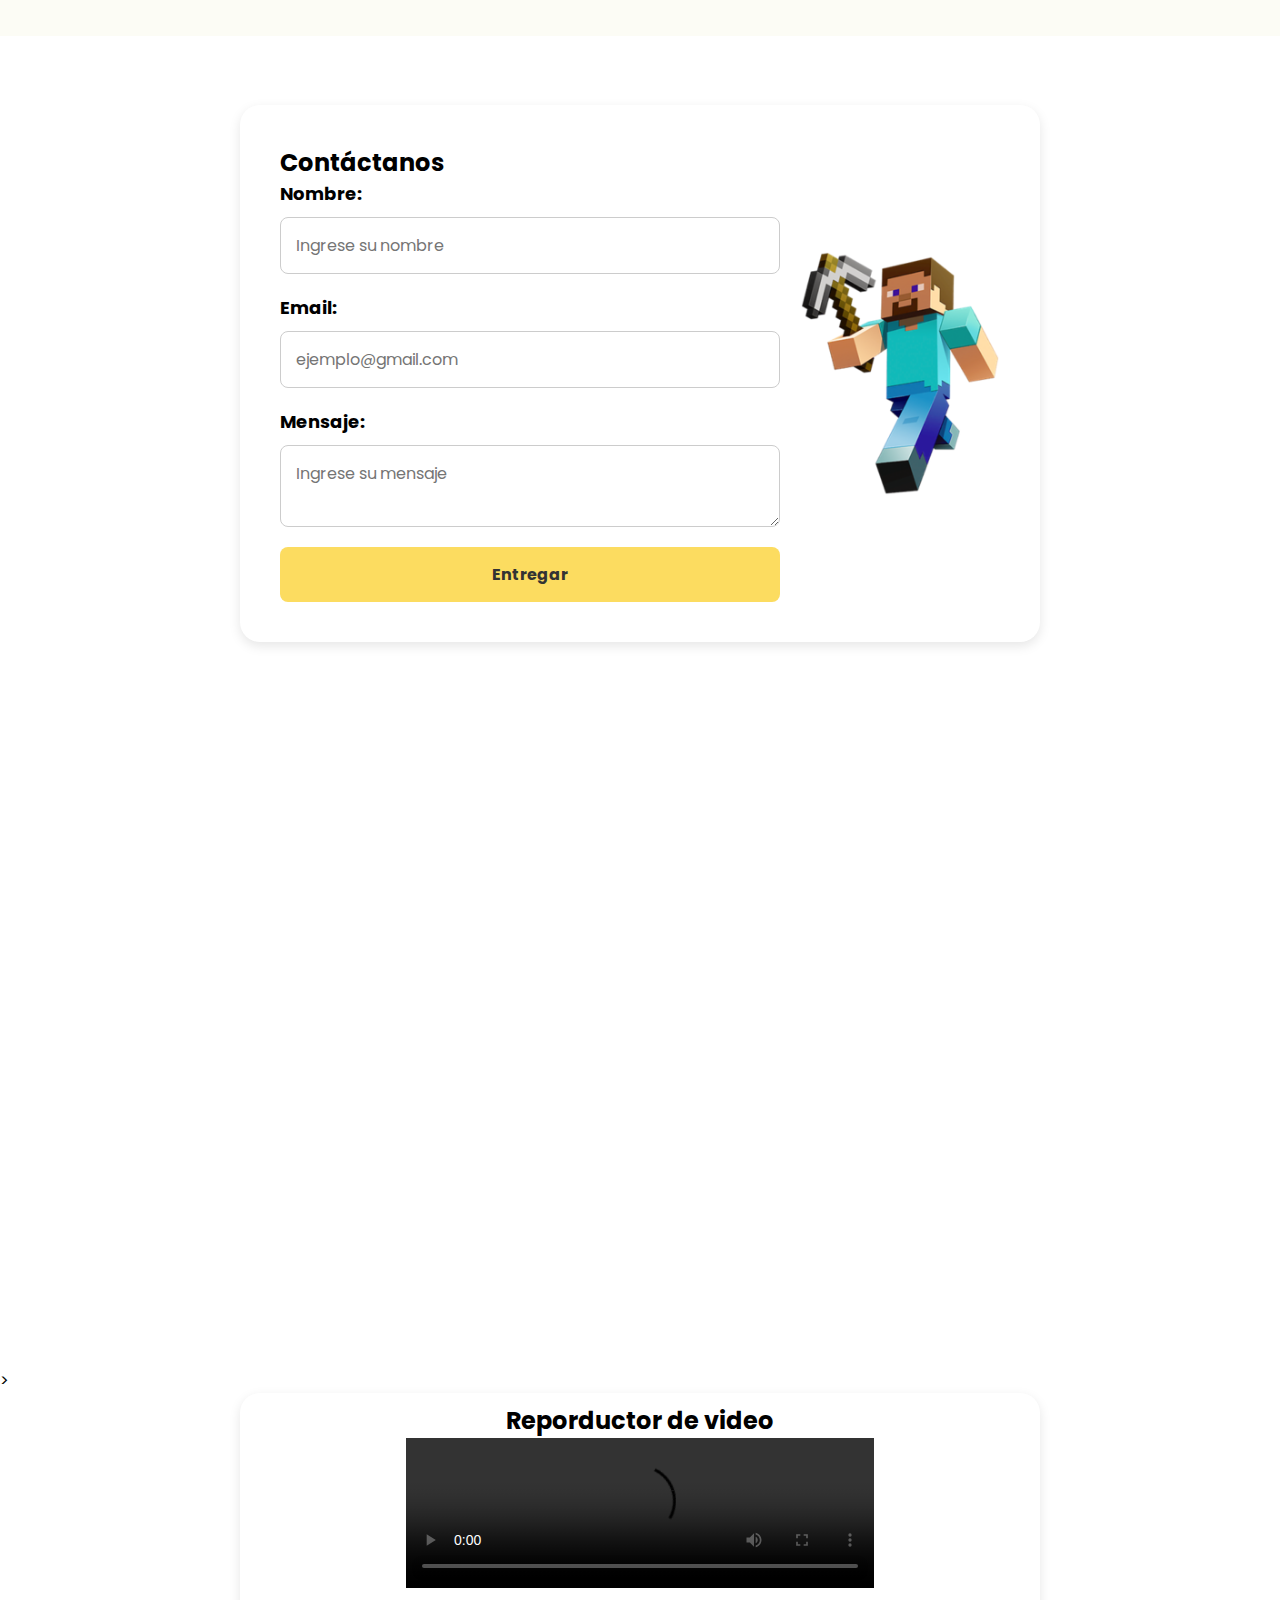
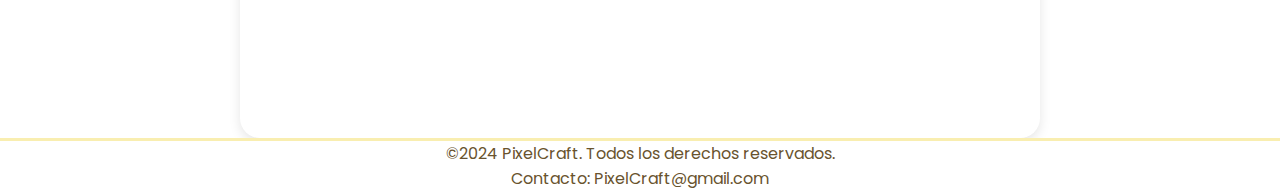
==== commit af7cc43c: "mejora de imagenes" ====
--- a/Proyecto/index.html
+++ b/Proyecto/index.html
@@ -20,9 +20,9 @@
             <div class="menu" style="background-color: #f9eeb0;"> 
                 <nav>
                     <ul>
-                        <li><a href="#">Inicio</a></li>                     
-                        <li><a href="#">Servicios</a></li>
-                        <li><a href="#">Contacto</a></li>
+                        <li><a href="#inicio">Inicio</a></li>                     
+                        <li><a href="#servicios">Servicios</a></li>
+                        <li><a href="#contacto">Contacto</a></li>
                     </ul>
                 </nav>
                 <a href="#" class="btn_quote">Shop</a>
@@ -45,7 +45,7 @@
     </header>
 	
 	<main>
-        <div class="container__cover div__offset">
+        <div class="container__cover div__offset" id="inicio">
             <div class="cover">
                 <section class="text__cover">
                     <h1>Colecciona, construye y explora con figuras llenas de posibilidades</h1>
@@ -57,7 +57,7 @@
                 </section>
             </div>
         </div>
-        <div class="container__trust container__card-primary">
+        <div class="container__trust container__card-primary" id="servicios">
             <div class="trust card__primary">
                 <div class="text__trust text__card-primary">
                     <p>Genera Confianza Primero</p>
@@ -160,22 +160,22 @@
                     <h1>Explora nuestras figuras más innovadoras y descubre cómo cada una puede transformar tu mundo Minecraft.</h1>
                 </div>
                 <div class="container__card-proyect container__box-cardPrimary">
-					<div class="card__proyect box__card-primary" style="background-image: url('img/works/Skin.png');">
-						<h2 class="contotno">Figuras personalizadas</h2>
-						<p class="contotno">Descubre figuras únicas que reflejan tu estilo y creatividad en Minecraft.</p>
+					<div class="card__proyect box__card-primary" style="background-image: url('img/works/Skin-removebg-preview.jpg');">
+						<h2 class="contorno">Figuras personalizadas</h2>
+						<p class="contorno">Descubre figuras únicas que reflejan tu estilo y creatividad en Minecraft.</p>
 					</div>
-					<div class="card__proyect box__card-primary" style="background-image: url('img/works/creeper-inside.png');">
-						<h2 class="contotno">Ediciones limitadas</h2>
-						<p class="contotno">Colecciona figuras exclusivas y limitadas para expandir tu mundo con piezas únicas</p>
+					<div class="card__proyect box__card-primary" style="background-image: url('img/works/CreeperBackg.jpg');">
+						<h2 class="contorno">Ediciones limitadas</h2>
+						<p class="contorno">Colecciona figuras exclusivas y limitadas para expandir tu mundo con piezas únicas</p>
 					</div>
-					<div class="card__proyect box__card-primary" style="background-image: url('img/works/ColecciónMine.png');">
-						<h2 class="contotno">Nuevas colecciones</h2>
-						<p class="contotno">Mantente al día con nuestras últimas colecciones de figuras, diseñadas para los verdaderos fanáticos de Minecraft</p>
+					<div class="card__proyect box__card-primary" style="background-image: url('img/works/BackgroundMine.jpg');">
+						<h2 class="contorno">Nuevas colecciones</h2>
+						<p class="contorno">Mantente al día con nuestras últimas colecciones de figuras, diseñadas para los verdaderos fanáticos de Minecraft</p>
 					</div>
 				</div>
             </div>
         </div>
-        <div class="container">
+        <div class="container" id="contacto">
             <div class="contact-form">
                 <form>
                     <h2>Contáctanos</h2>
--- a/Proyecto/css/style.css
+++ b/Proyecto/css/style.css
@@ -108,15 +108,13 @@
     width: 20px;
 }
 
-.contotno{
-    
-    color: black;  
+.contorno {
+    color: white;  
     text-shadow: 
-        -1px -1px 0 white,  
-        1px -1px 0 white,
-        -1px 1px 0 white,
-        1px 1px 0 white; 
-}
+        -2px 2px 4px rgba(0, 0, 0, 0.8),  
+        2px 2px 4px rgba(0, 0, 0, 0.8);
+}
+
 
 .container__cover{
     padding-top: 100px;
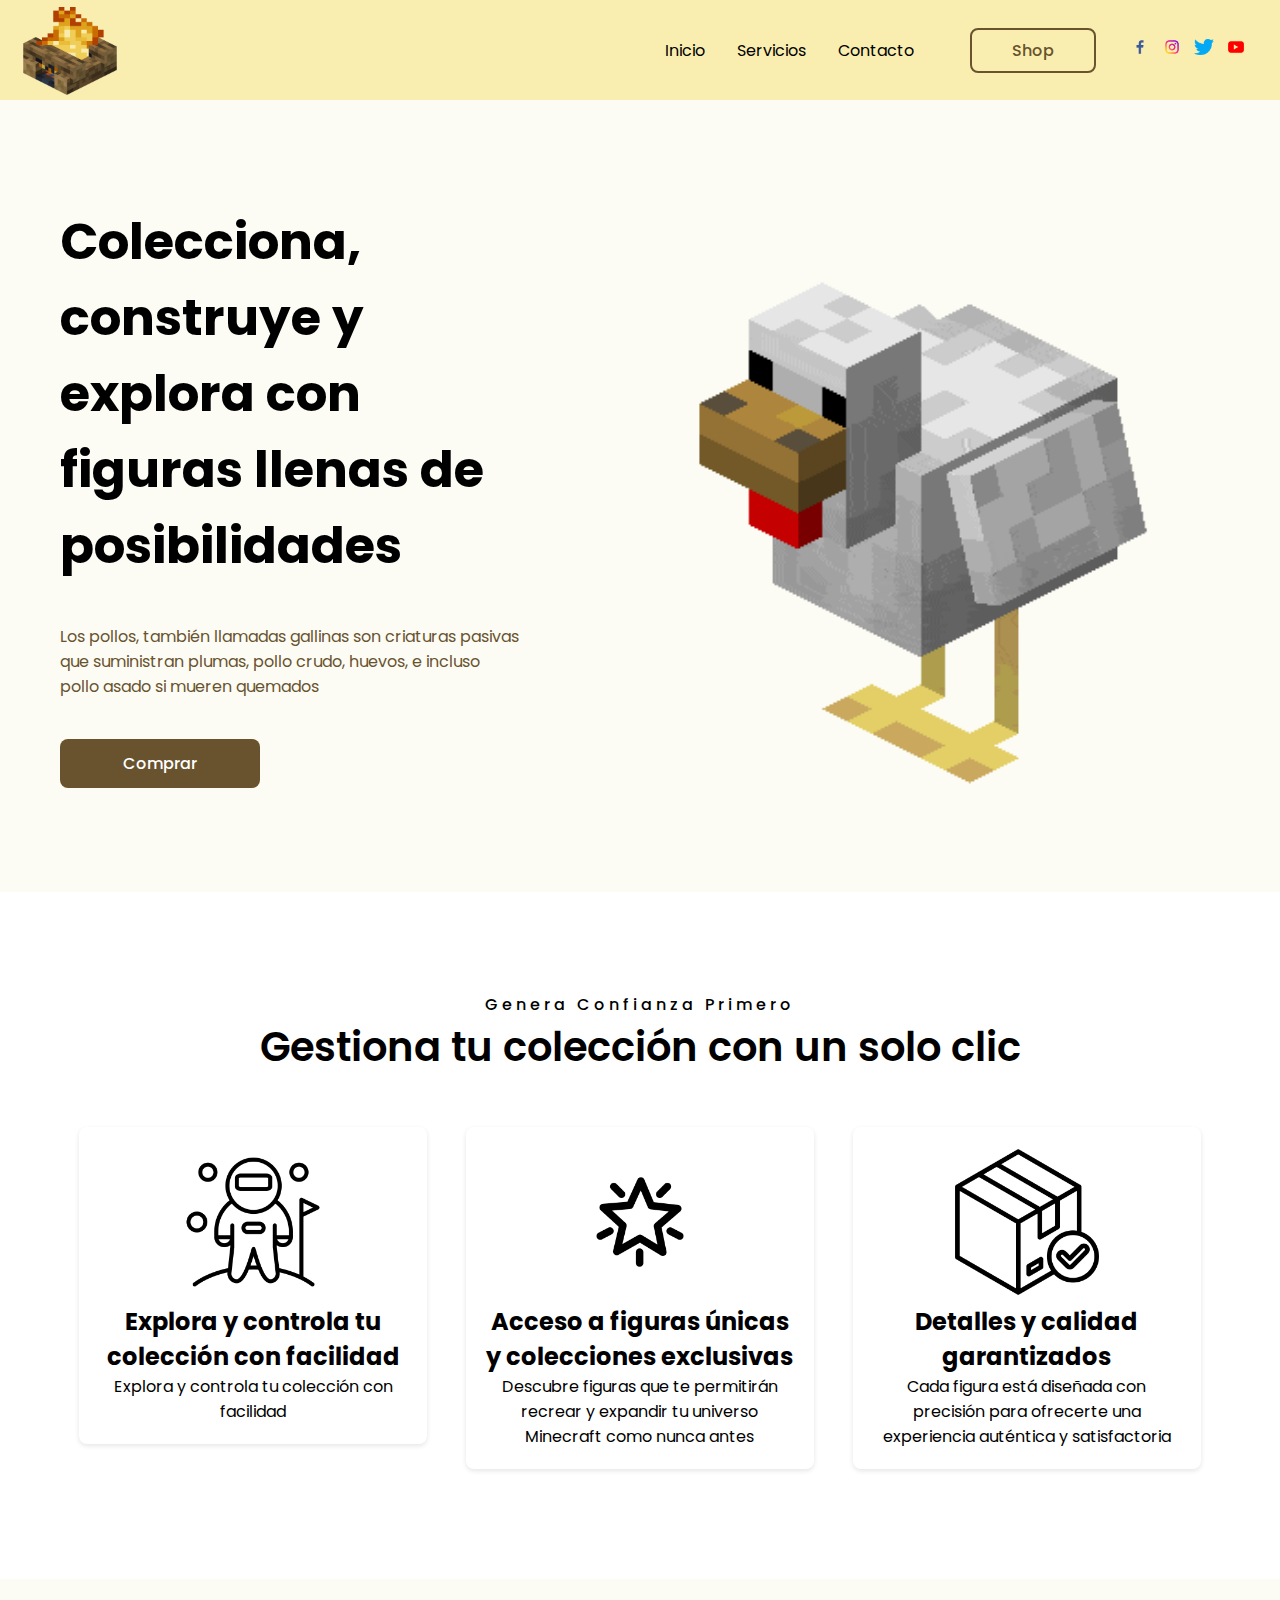
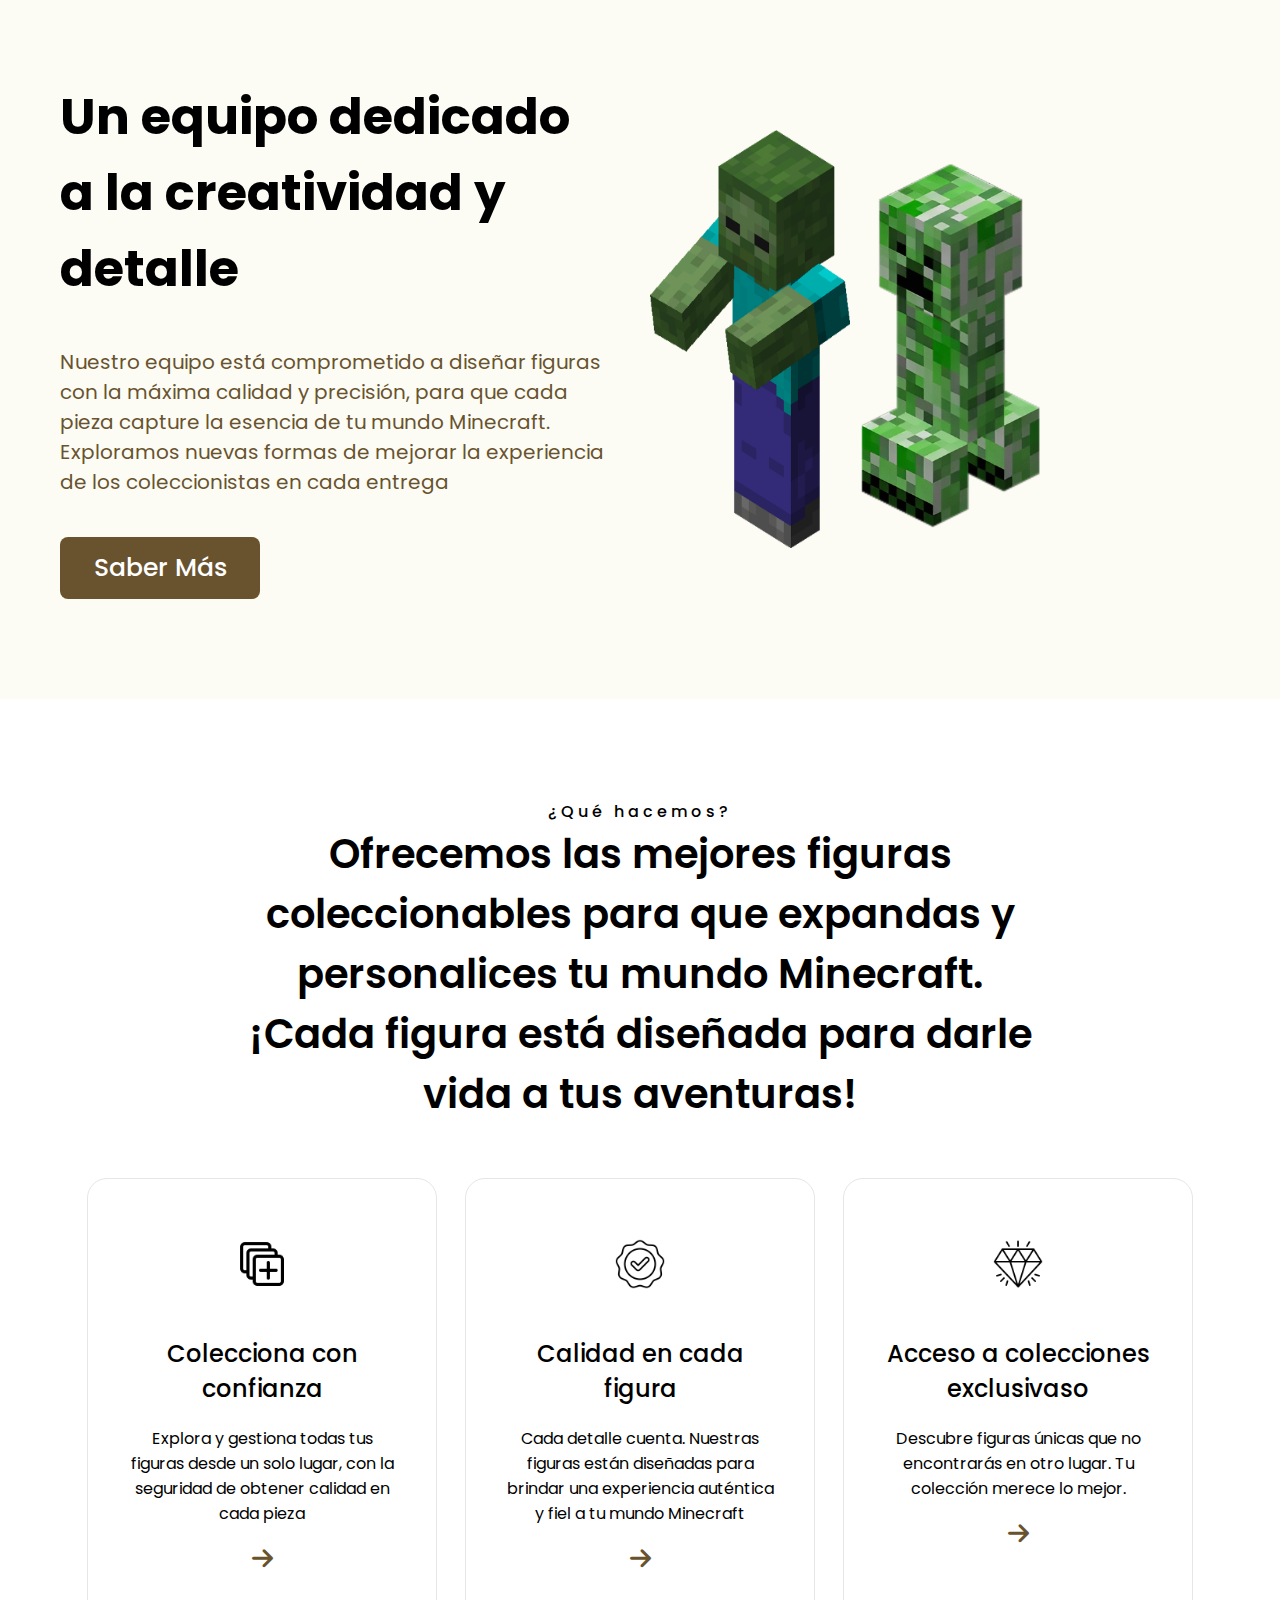
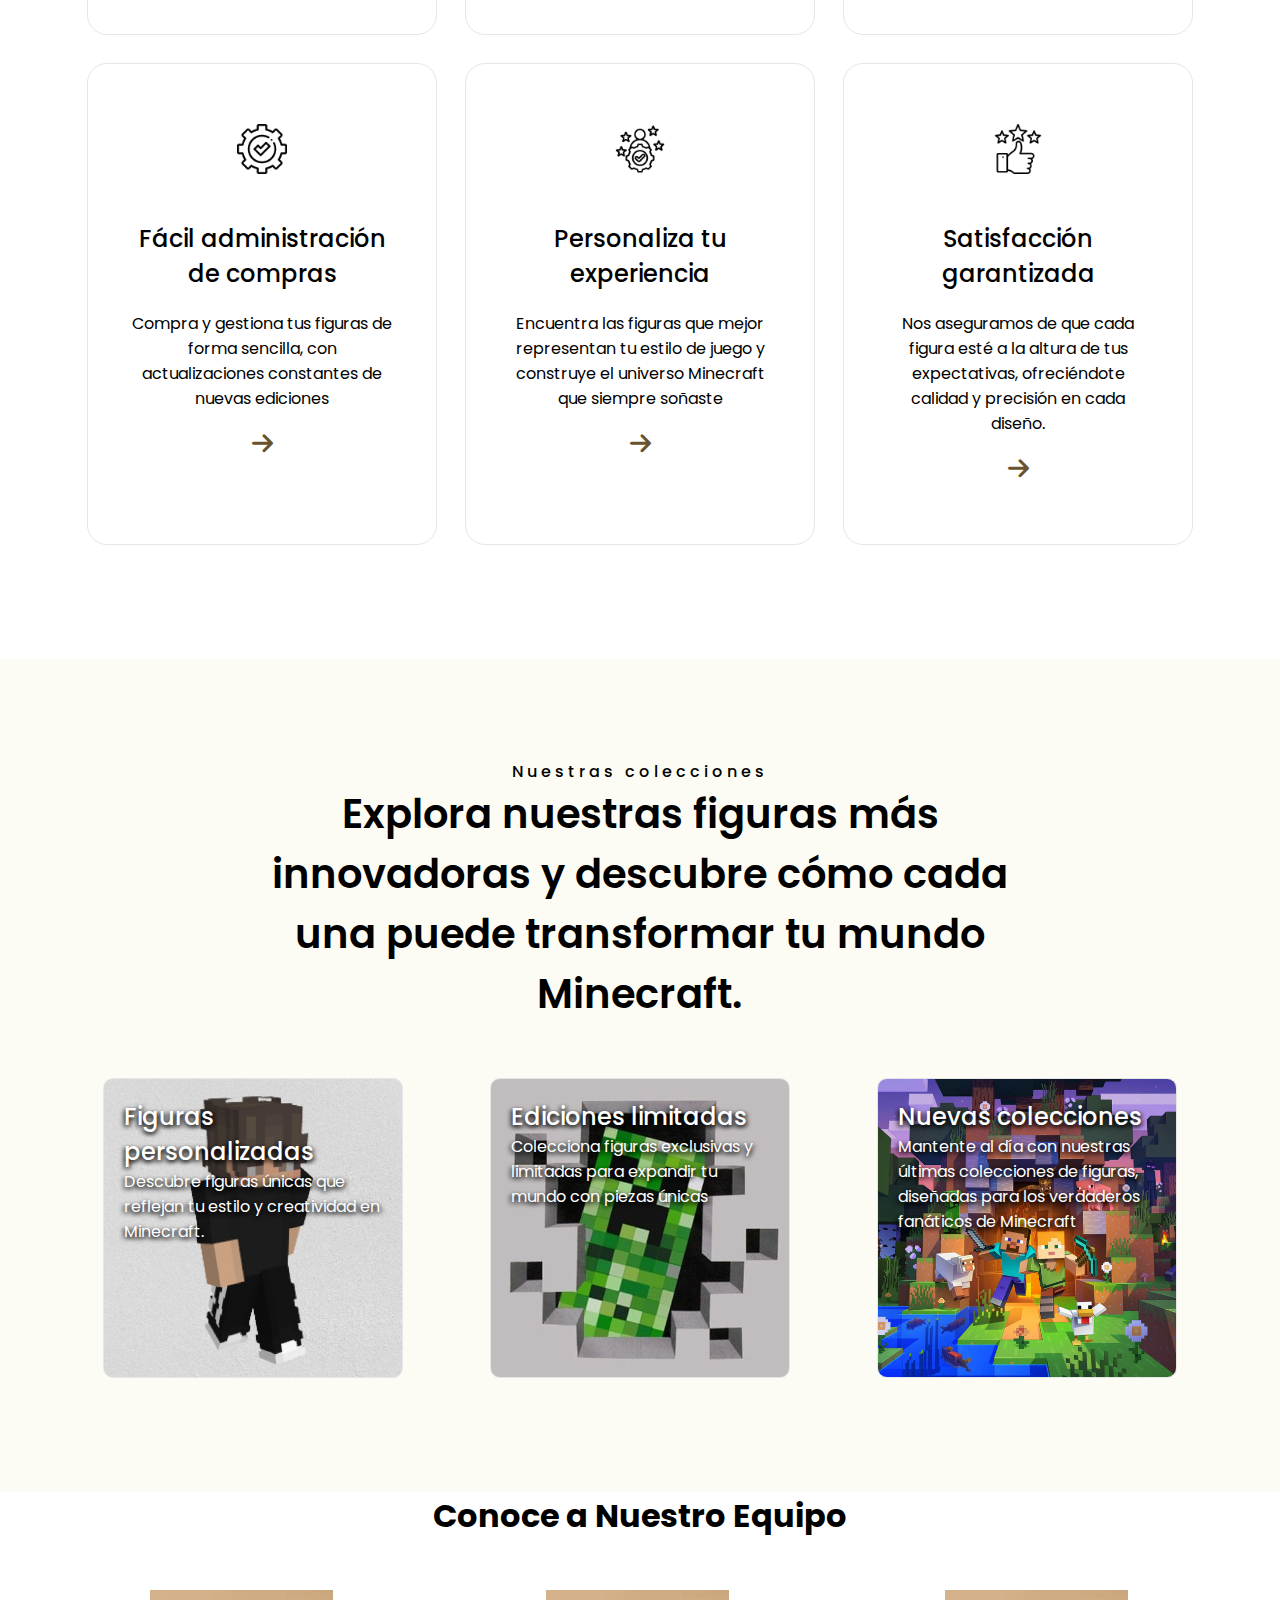
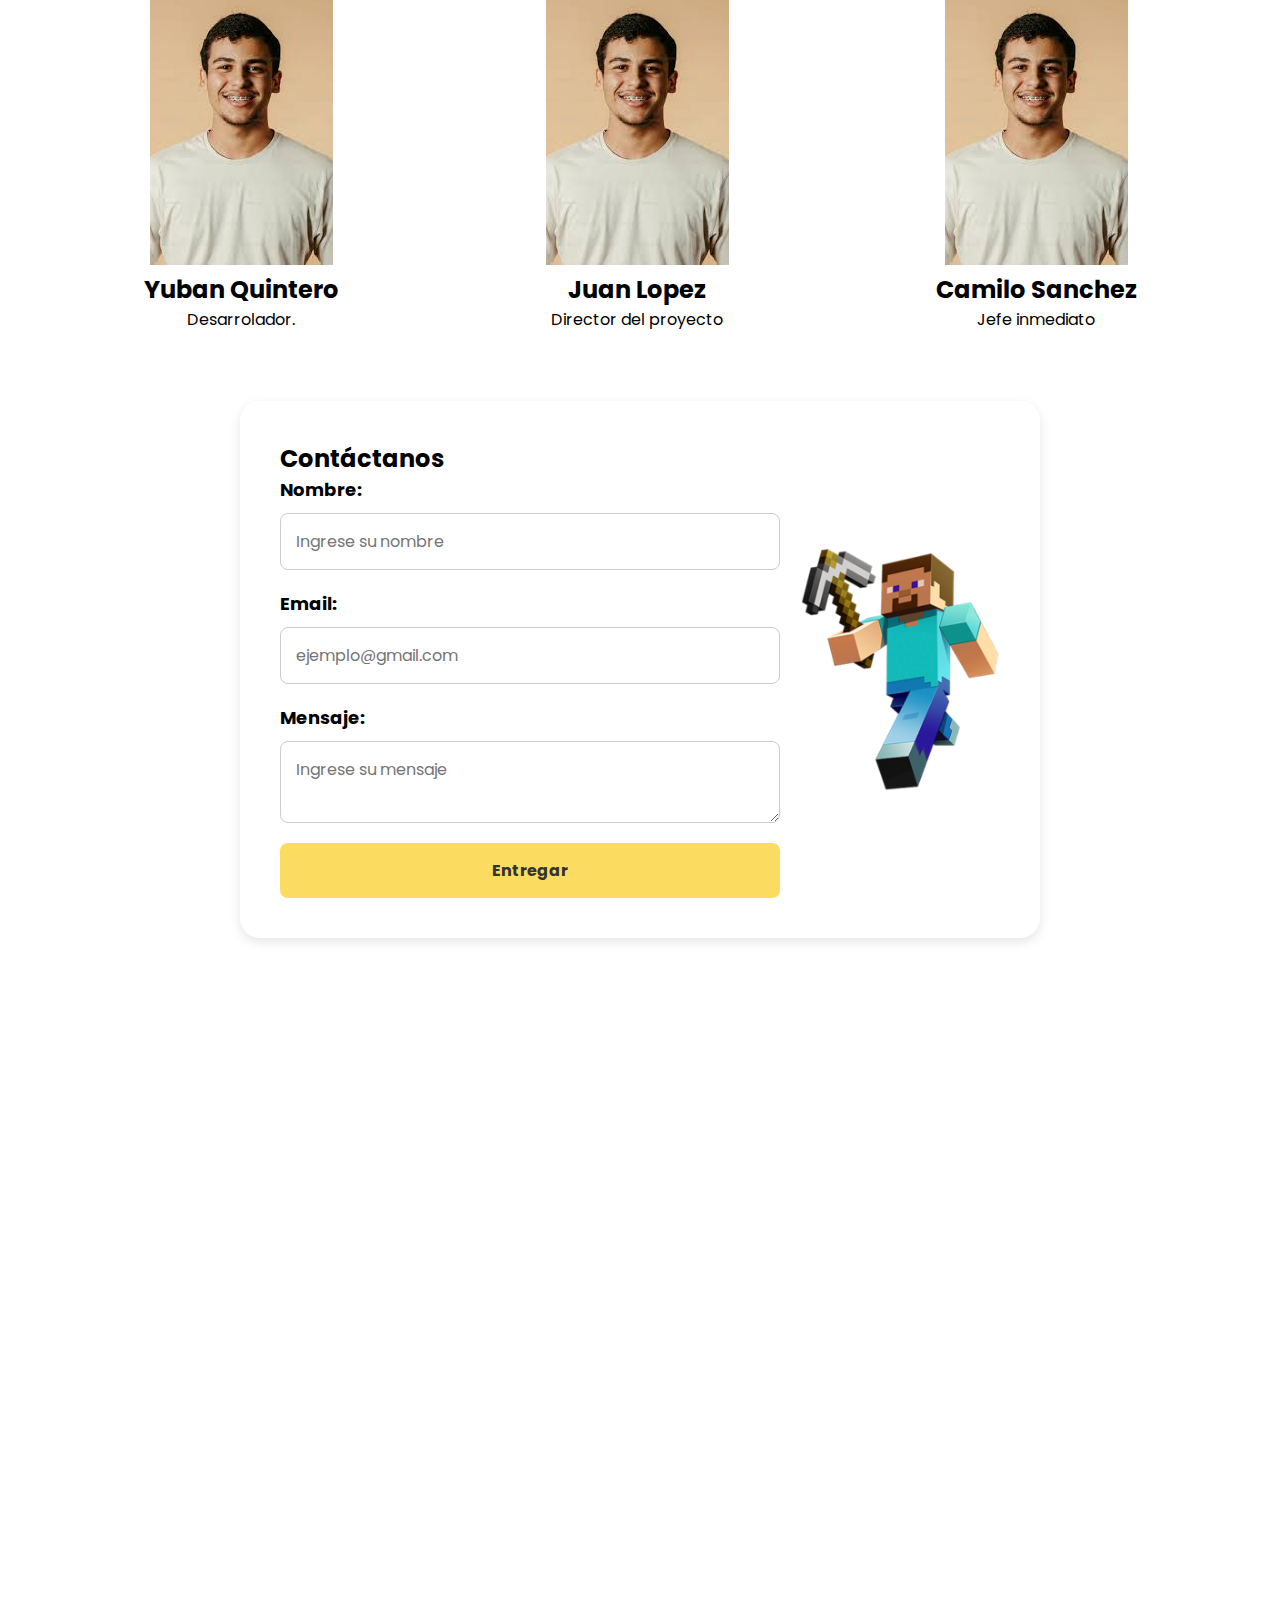
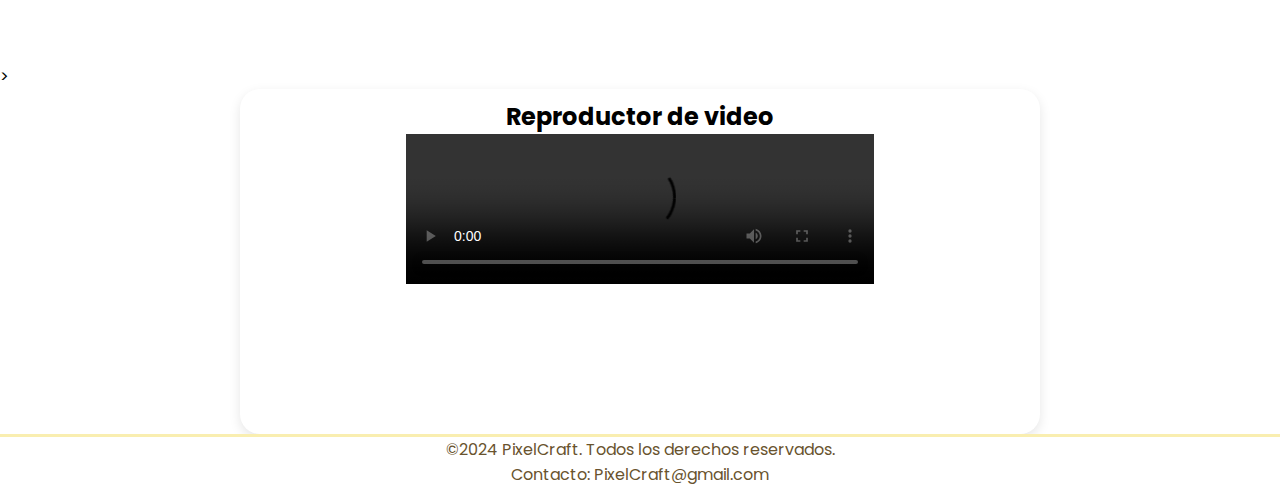
==== commit 4782935d: "Mejoras y ctuaizaciones generales" ====
--- a/Proyecto/index.html
+++ b/Proyecto/index.html
@@ -64,18 +64,18 @@
                     <h1>Gestiona tu colección con un solo clic</h1>
                 </div>
                 <div class="container__trust container__box-cardPrimary">
-                    <div class="card__trust box__card-primary">
-                        <img src="img/trust_area/anchor.png" alt="">
+                    <div class="card__trust_box__card-primary">
+                        <img src="img/trust_area/exploracion-espacial.png" alt="">
                         <h2>Explora y controla tu colección con facilidad</h2>
                         <p>Explora y controla tu colección con facilidad</p>
                     </div>
-                    <div class="card__trust box__card-primary">
-                        <img src="img/trust_area/archive.png" alt="">
+                    <div class="card__trust_box__card-primary">
+                        <img src="img/trust_area/favorito.png" alt="">
                         <h2>Acceso a figuras únicas y colecciones exclusivas</h2>
                         <p>Descubre figuras que te permitirán recrear y expandir tu universo Minecraft como nunca antes</p>
                     </div>
-                    <div class="card__trust box__card-primary">
-                        <img src="img/trust_area/user.png" alt="">
+                    <div class="card__trust_box__card-primary">
+                        <img src="img/trust_area/bienes.png" alt="">
                         <h2>Detalles y calidad garantizados</h2>
                         <p>Cada figura está diseñada con precisión para ofrecerte una experiencia auténtica y satisfactoria</p>
                     </div>
@@ -175,6 +175,24 @@
 				</div>
             </div>
         </div>
+        <h1 class="equipo">Conoce a Nuestro Equipo</h1>
+            <div class="team-section">
+                <div class="team-member">
+                 <img src="img/equipo/persona.jpg" >
+                 <h2>Yuban Quintero</h2>
+                 <p>Desarrolador.</p>
+                </div>
+             <div class="team-member">
+                 <img src="img/equipo/persona.jpg">
+                 <h2>Juan Lopez</h2>
+                 <p>Director del proyecto</p>
+             </div>
+             <div class="team-member">
+                 <img src="img/equipo/persona.jpg">
+                 <h2>Camilo Sanchez</h2>
+                 <p>Jefe inmediato</p>
+             </div>
+            </div>
         <div class="container" id="contacto">
             <div class="contact-form">
                 <form>
@@ -217,7 +235,7 @@
         </div>>
         <div class="media-container">
             <div class="video-section">
-                <h2>Reporductor de video</h2>
+                <h2>Reproductor de video</h2>
                 <div class="video-container">
                     <video controls width="30%" poster="" >
                         <source src="/Proyecto/img/video/one-minecraft-edit.mp4" type="video/mp4">
--- a/Proyecto/css/style.css
+++ b/Proyecto/css/style.css
@@ -355,7 +355,7 @@
     gap: 20px;  
 }
 
-/* Sección del formulario */
+
 .contact-form form {
     width: 100%;
 }
@@ -370,21 +370,45 @@
 label {
     font-weight: bold;
     margin-bottom: 10px;
-    font-size: 18px;  /* Texto más grande */
+    font-size: 18px;  
 }
 
 input, textarea {
-    width: 100%;  /* Ajusta el ancho al 100% del contenedor */
+    width: 100%; 
     padding: 15px;
     border-radius: 8px;
     border: 1px solid #ccc;
-    font-size: 16px;  /* Tamaño más grande */
-}
+    font-size: 16px; 
+}
+
+.container__trust {
+    display: flex; 
+    justify-content: space-around; 
+    align-items: flex-start; 
+    flex-wrap: wrap; 
+}
+
+.card__trust_box__card-primary img {
+    width: 150px; 
+    height: auto; 
+}
+
+
+.card__trust_box__card-primary {
+    background: #fff; /* Color de fondo de la tarjeta */
+    border-radius: 8px; /* Esquinas redondeadas */
+    box-shadow: 0 2px 5px rgba(0, 0, 0, 0.1); /* Sombra de la tarjeta */
+    margin: 10px; /* Espacio entre las tarjetas */
+    padding: 20px; /* Espacio interno de la tarjeta */
+    width: 30%; /* Ancho de cada tarjeta */
+    text-align: center; /* Centra el texto dentro de la tarjeta */
+}
+
 
 button {
     padding: 15px 30px;
-    background-color: #fcdc60;  /* Color del header */
-    color: #333;  /* Color oscuro */
+    background-color: #fcdc60; 
+    color: #333; 
     border: none;
     border-radius: 8px;
     cursor: pointer;
@@ -393,11 +417,29 @@
     width: 100%;
 }
 
+.equipo{
+    text-align: center;
+}
+
+.equipo h1{
+    text-align: center;
+}
+
+.team-section{
+    text-align: center;
+    flex-direction: row;
+    display: flex; 
+    justify-content: space-around; 
+    align-items: center;
+    max-width: 1200px;
+    margin: auto;
+    padding-top: 50px;
+}
+
 button:hover {
     background-color: #e6c656;
 }
 
-/* Sección de la imagen */
 .image-container {
     display: flex;
     justify-content: center;
@@ -405,7 +447,7 @@
 }
 
 .image-container img {
-    max-width: 200px;  /* Ajusta el tamaño de la imagen */
+    max-width: 200px;  
 }
 
 .video-section{
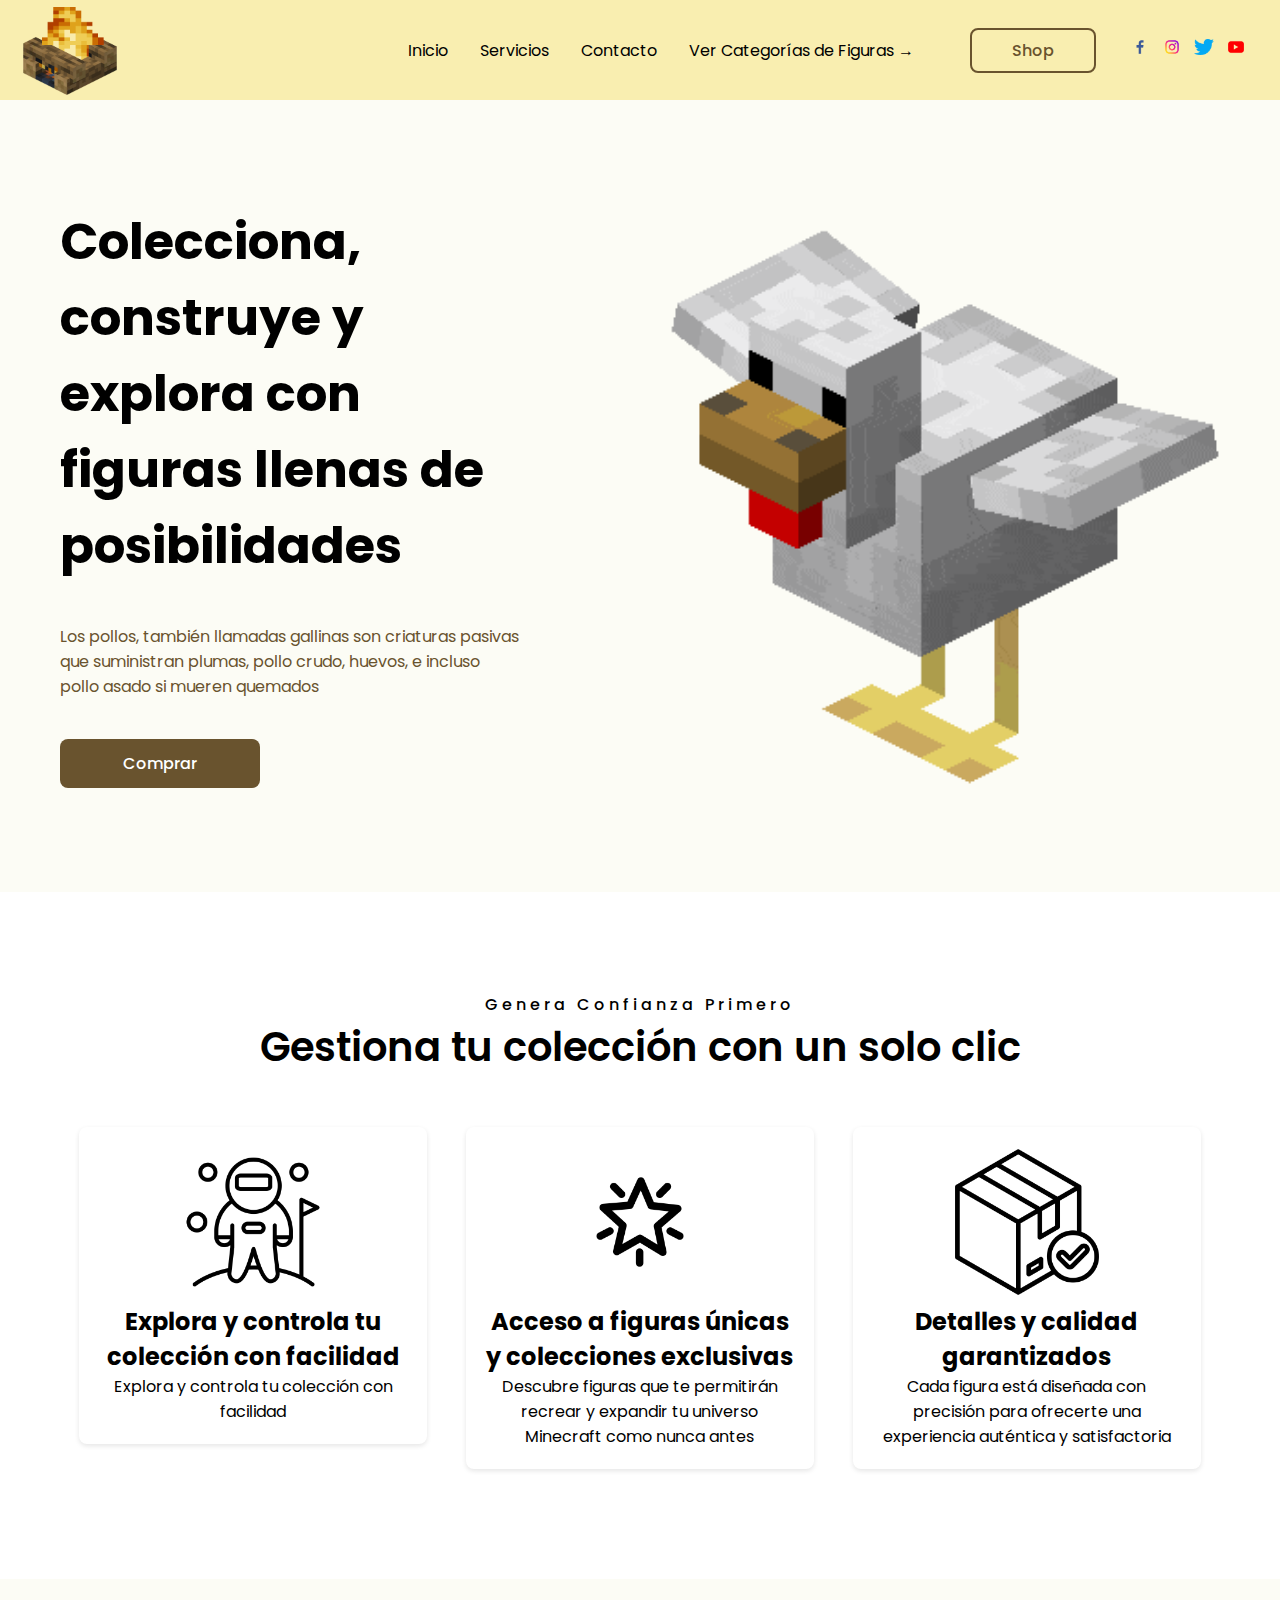
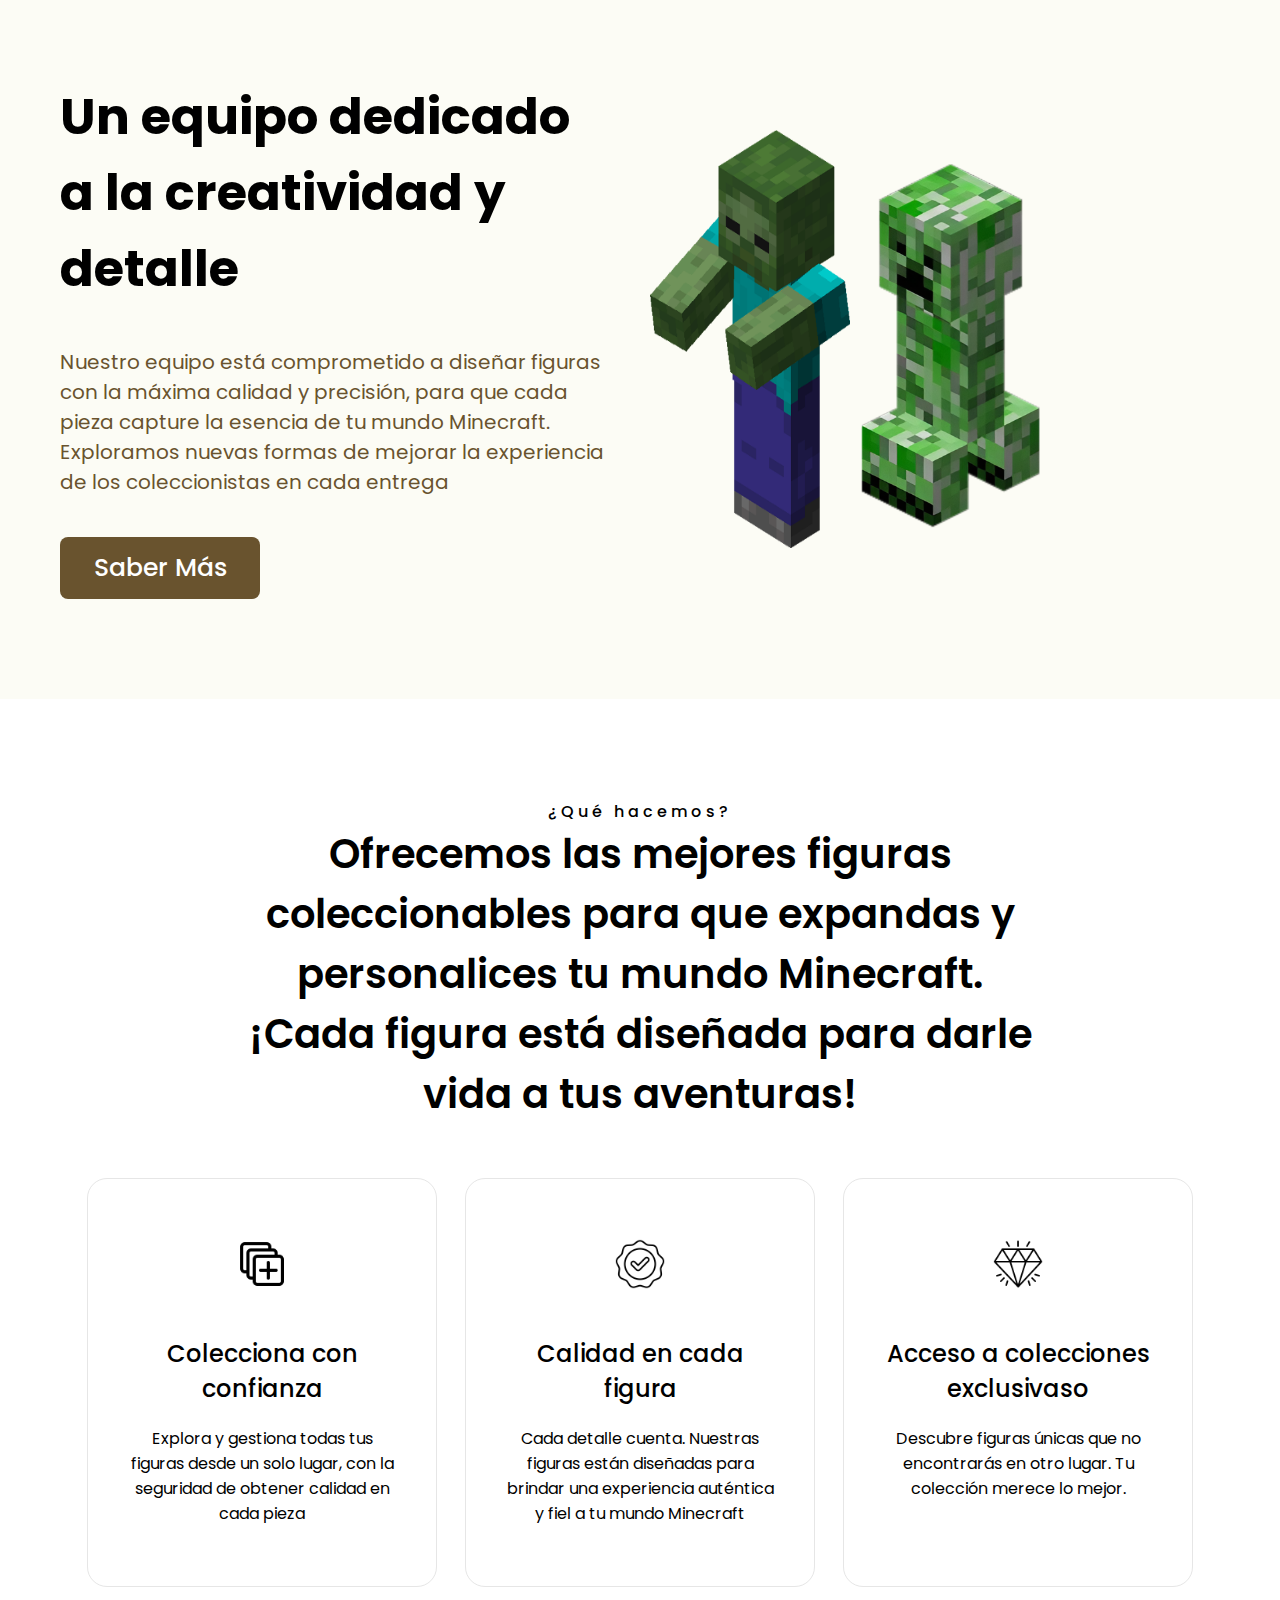
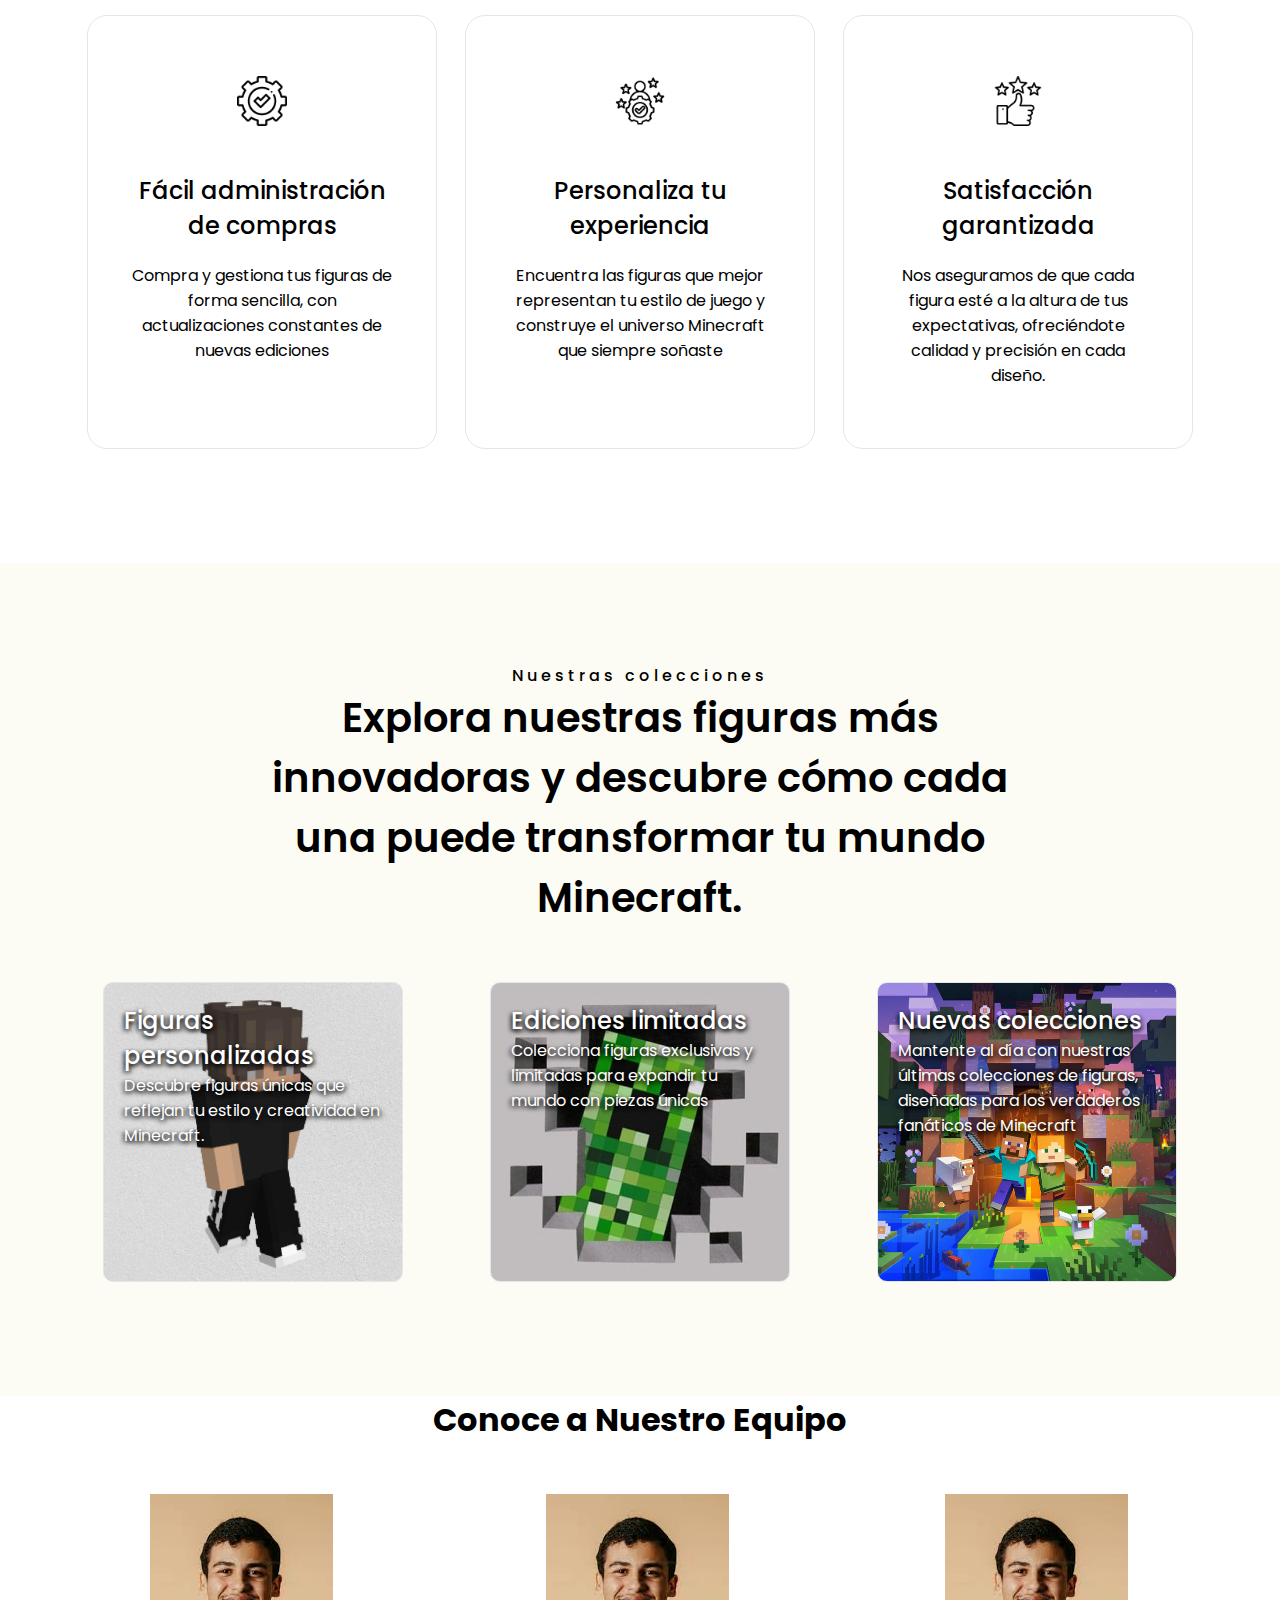
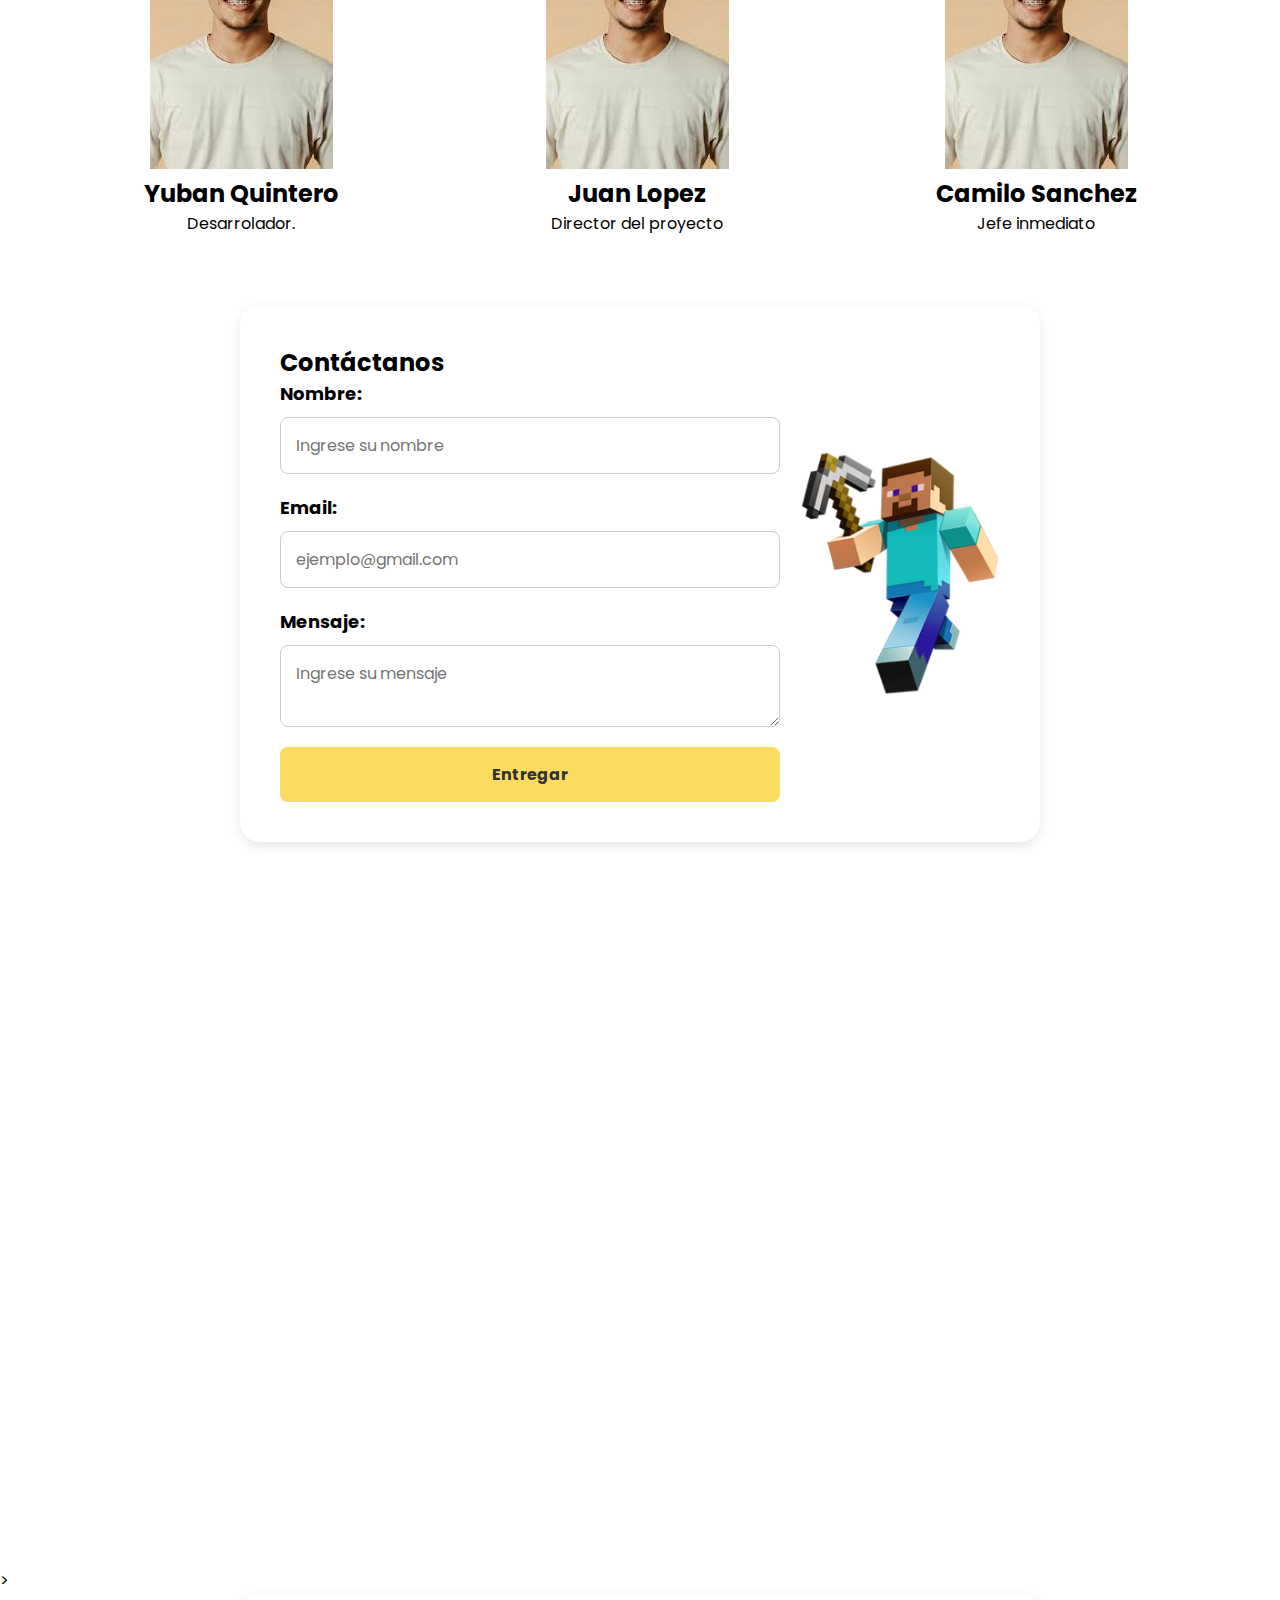
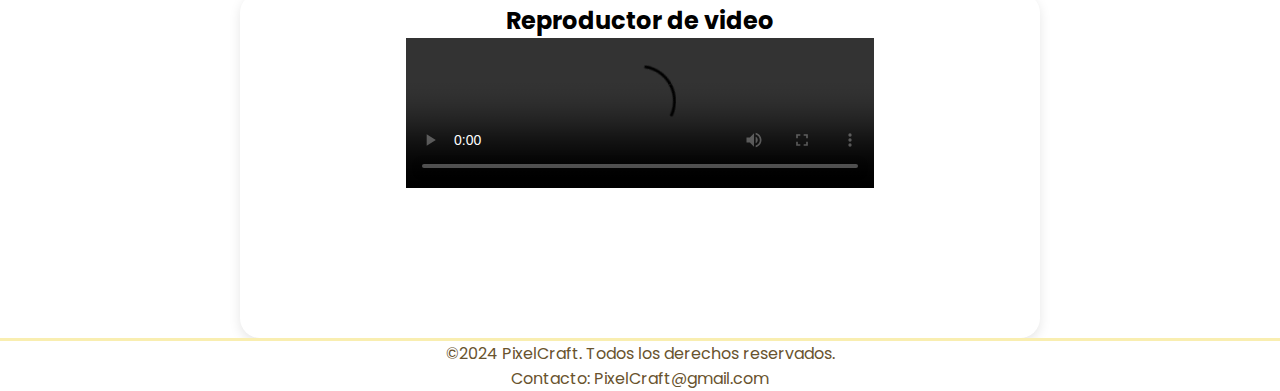
==== commit 80d0cc80: "nuevos cambios" ====
--- a/Proyecto/index.html
+++ b/Proyecto/index.html
@@ -7,7 +7,6 @@
     <title>PixelCraft</title>
     <link rel="icon" href="img/favicon/LogoCampfire.ico">
     <link rel="stylesheet" href="css/style.css">
-    <link rel="stylesheet" href="https://cdnjs.cloudflare.com/ajax/libs/font-awesome/6.0.0-beta3/css/all.min.css">
 </head>
 <body>
     <header>
@@ -23,6 +22,7 @@
                         <li><a href="#inicio">Inicio</a></li>                     
                         <li><a href="#servicios">Servicios</a></li>
                         <li><a href="#contacto">Contacto</a></li>
+                        <li><a href="categorias.html" class="btn-categorias">Ver Categorías de Figuras →</a></li>
                     </ul>
                 </nav>
                 <a href="#" class="btn_quote">Shop</a>
--- a/Proyecto/css/style.css
+++ b/Proyecto/css/style.css
@@ -479,4 +479,47 @@
 footer a{
     color: #fcdc60;
     text-decoration: underline;
-}+}
+
+/* Dropdown */
+.dropdown {
+    position: relative;
+    display: inline-block;
+    margin: 20px 0;
+}
+
+.dropdown-btn {
+    align-items: center;
+    background-color: #4CAF50; /* Verde Minecraft */
+    color: white;
+    padding: 12px;
+    font-size: 16px;
+    border: none;
+    cursor: pointer;
+    border-radius: 4px;
+}
+
+.dropdown-content {
+    display: none;
+    position: absolute;
+    background-color: #f9f9f9;
+    min-width: 160px;
+    box-shadow: 0px 8px 16px rgba(0,0,0,0.2);
+    z-index: 1;
+}
+
+.dropdown-content a {
+    color: black;
+    padding: 12px 16px;
+    text-decoration: none;
+    display: block;
+}
+
+.dropdown-content a:hover {
+    background-color: #ddd;
+}
+
+.dropdown:hover .dropdown-content {
+    display: block;
+}
+
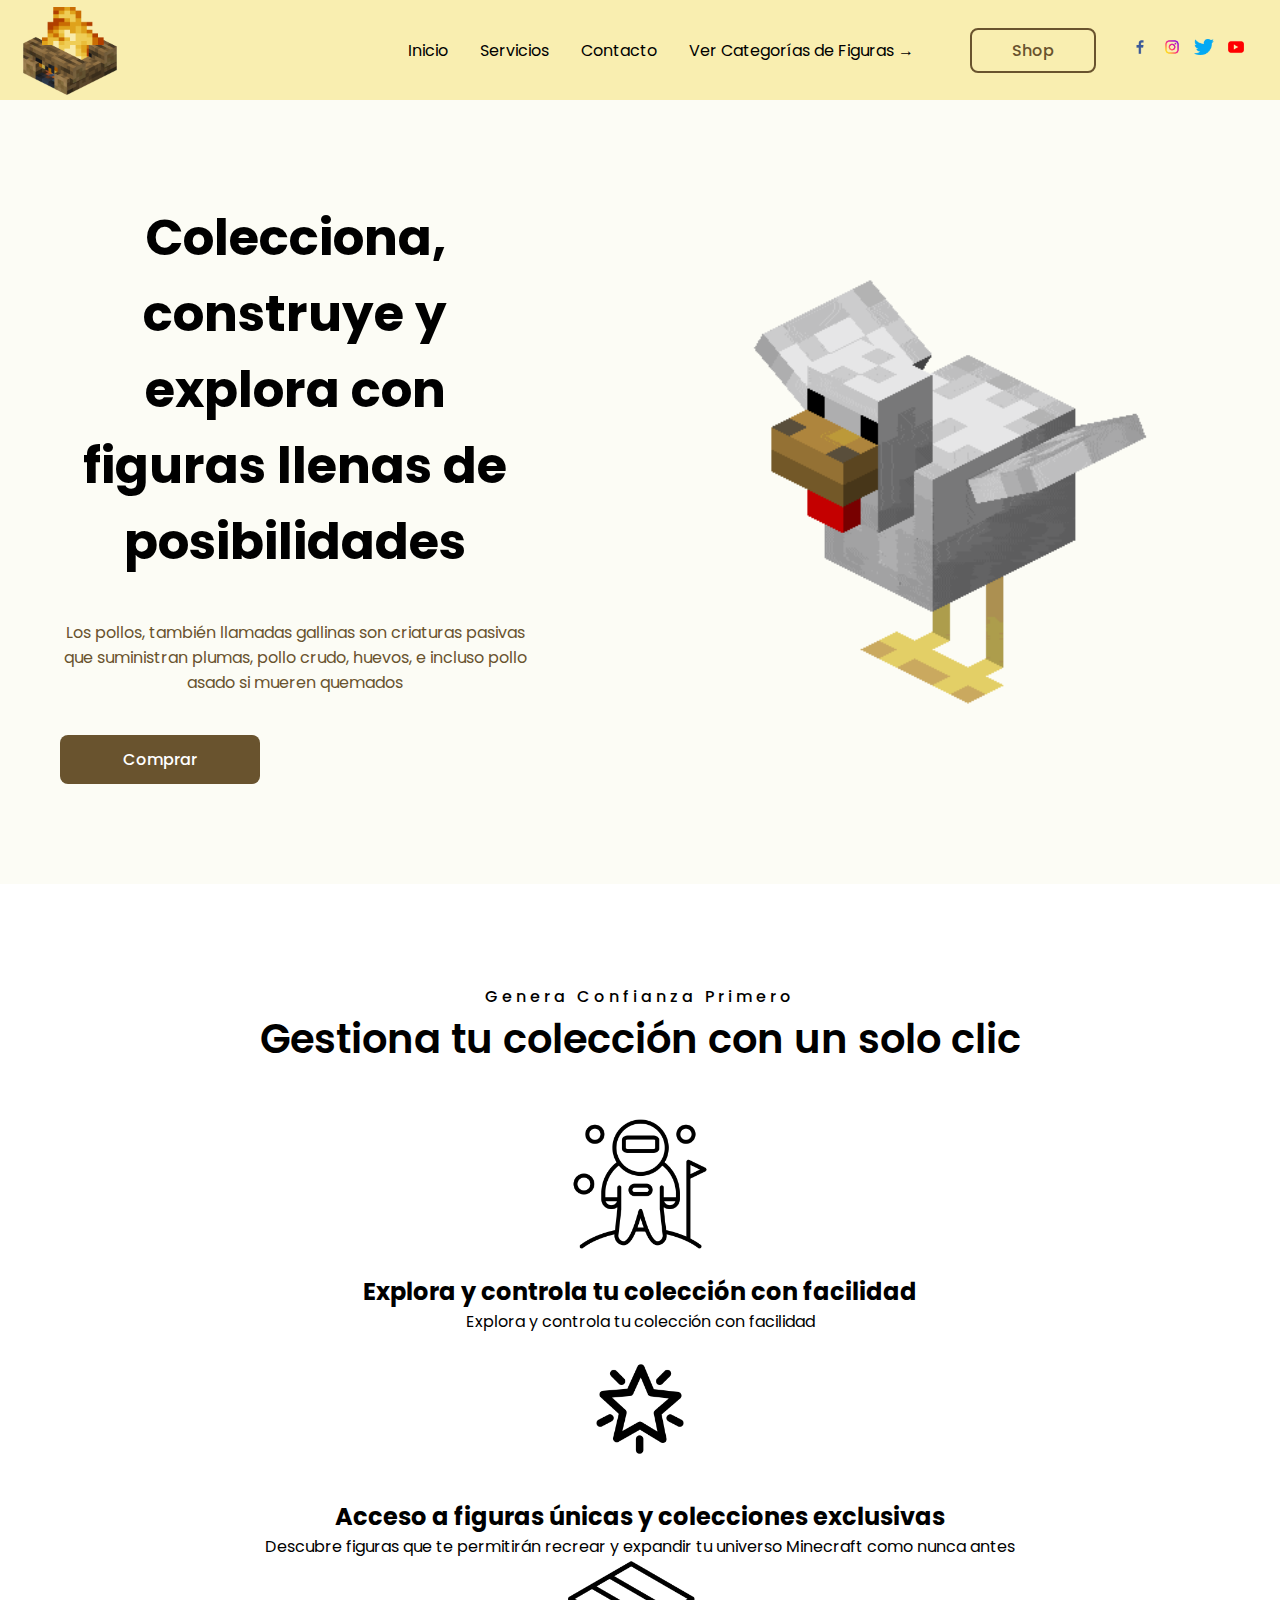
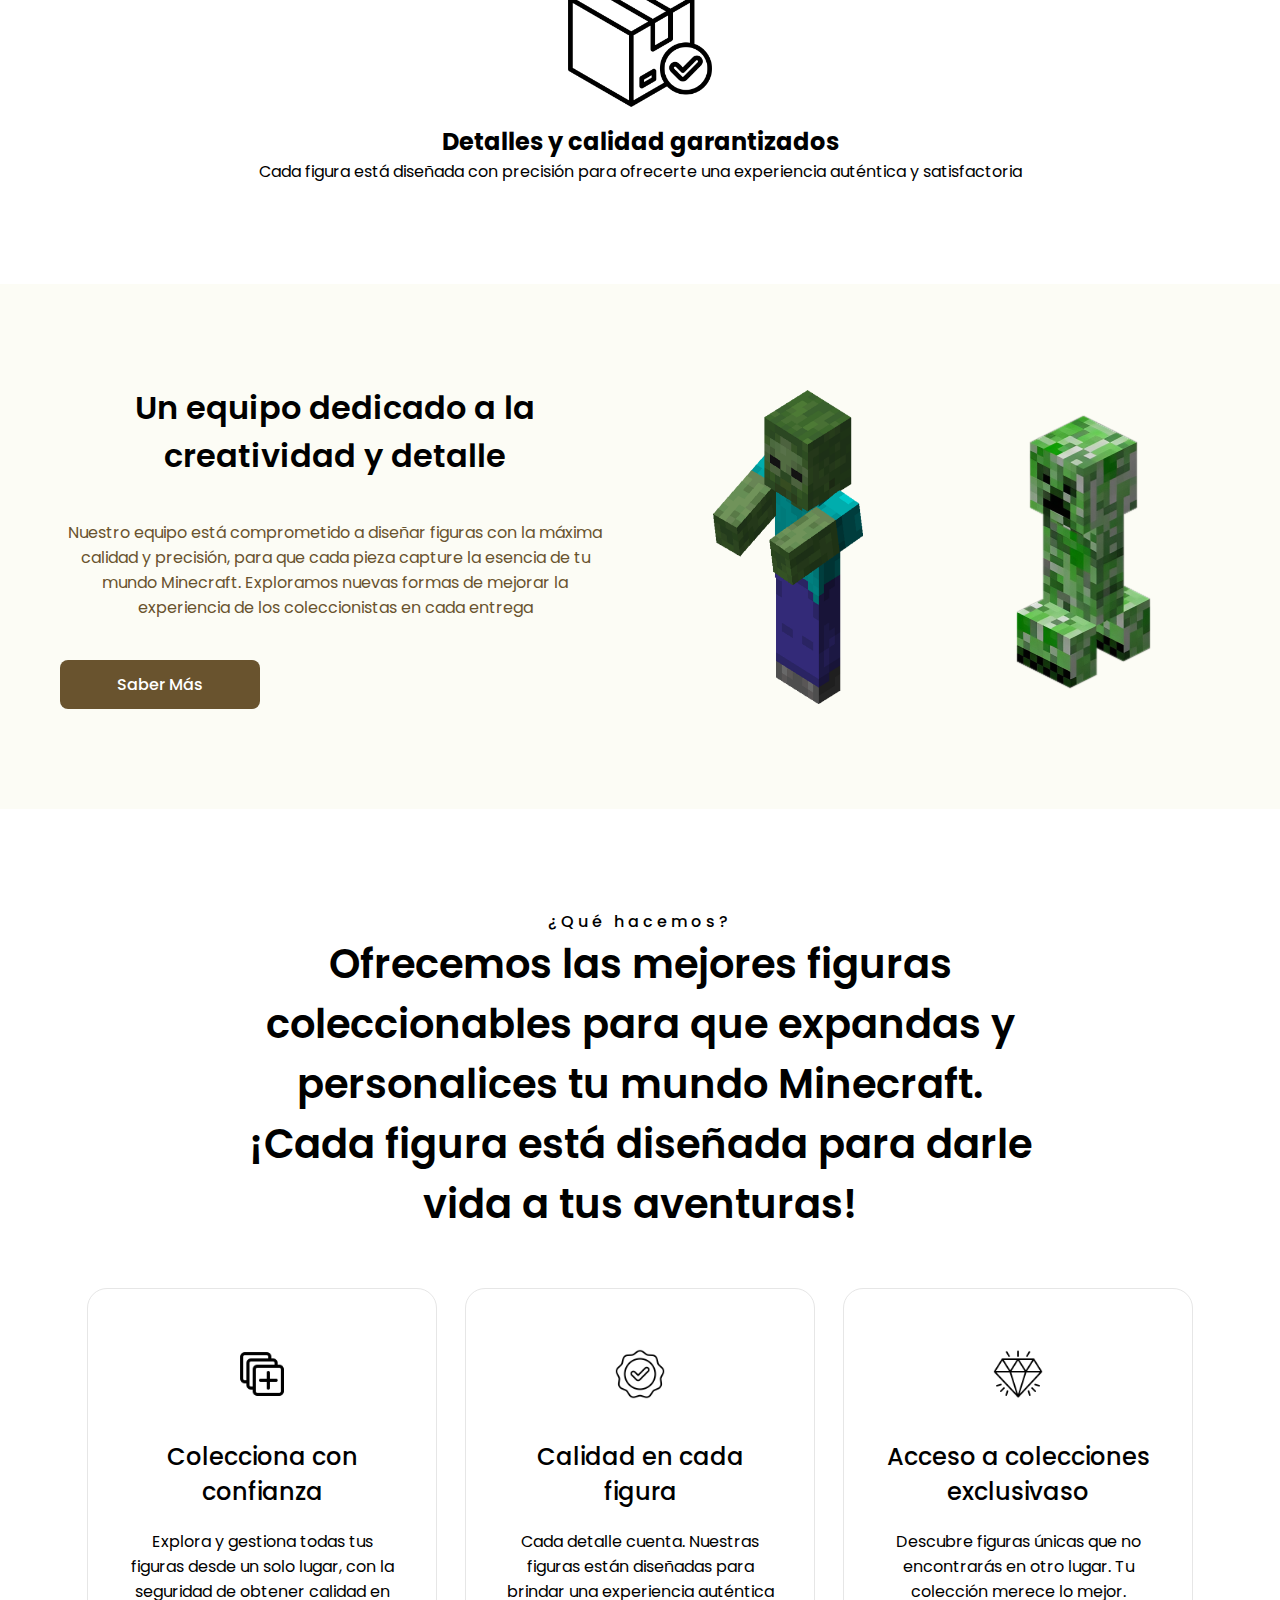
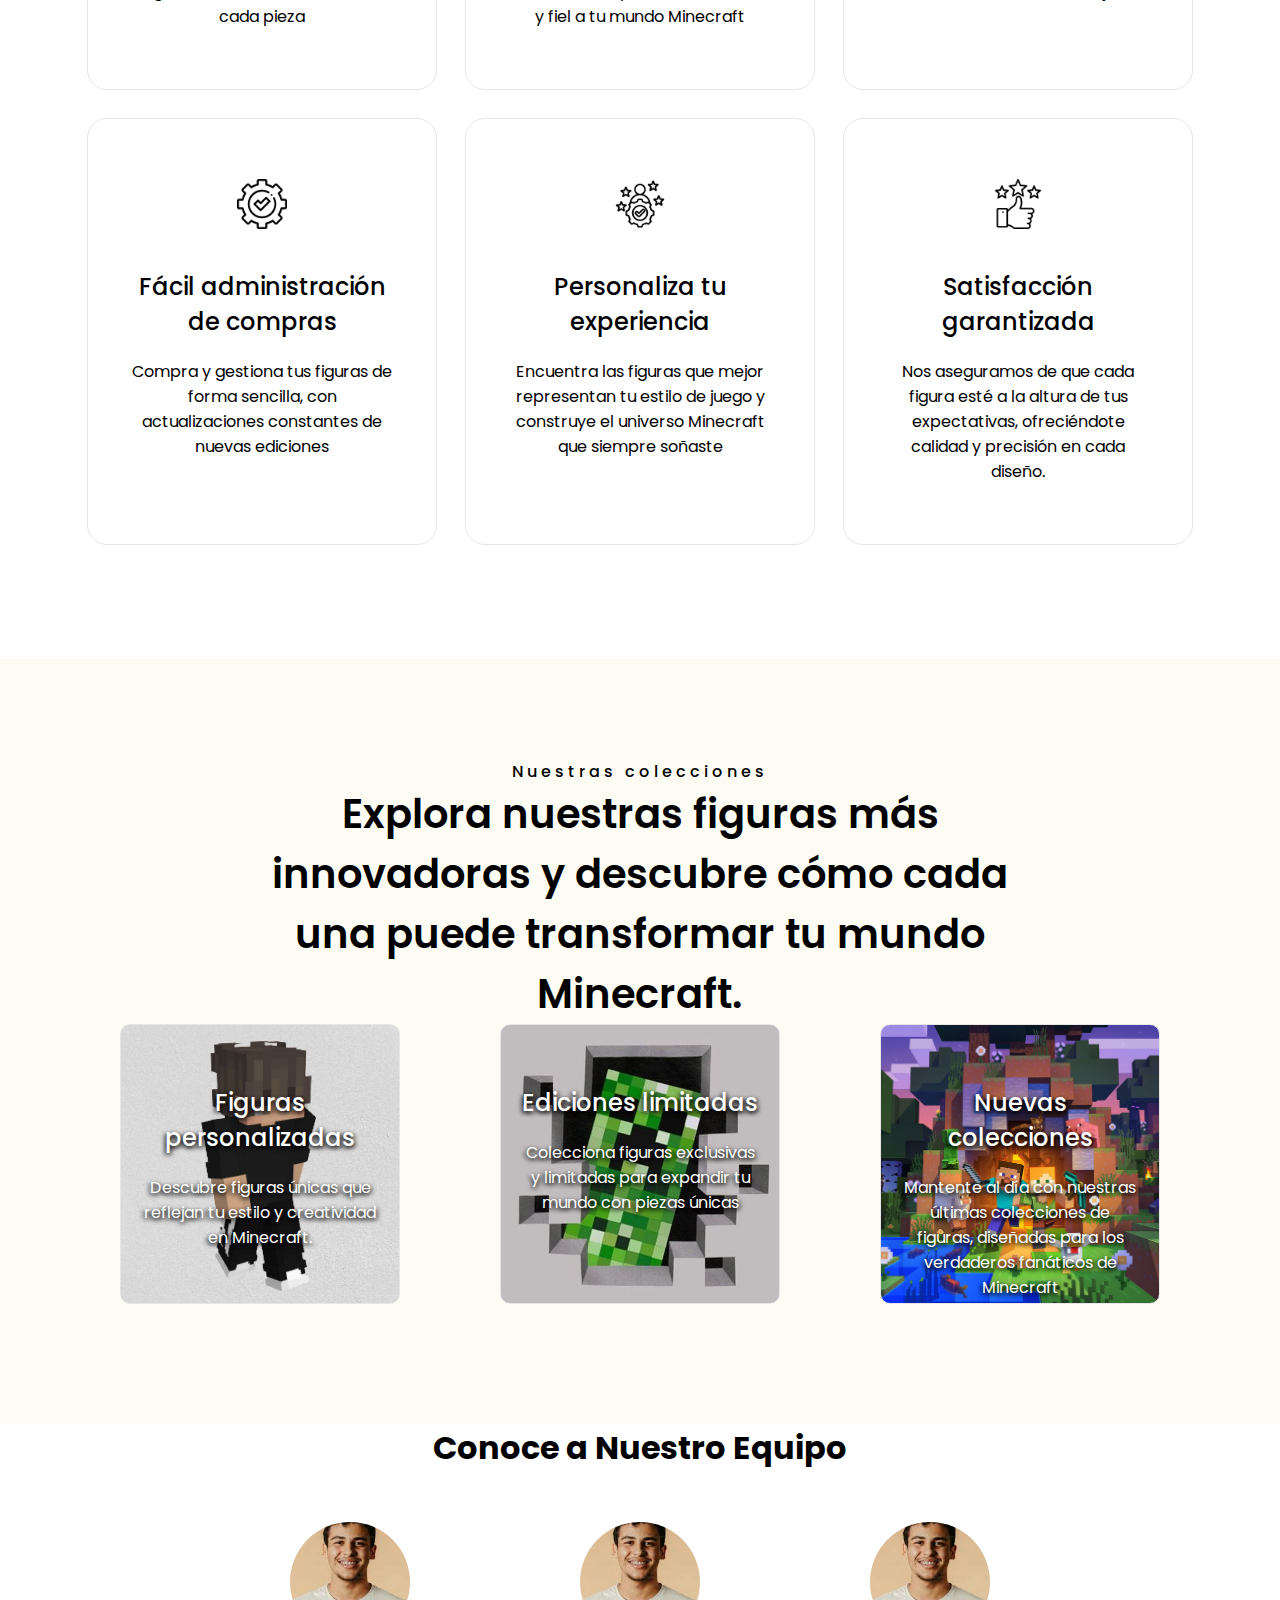
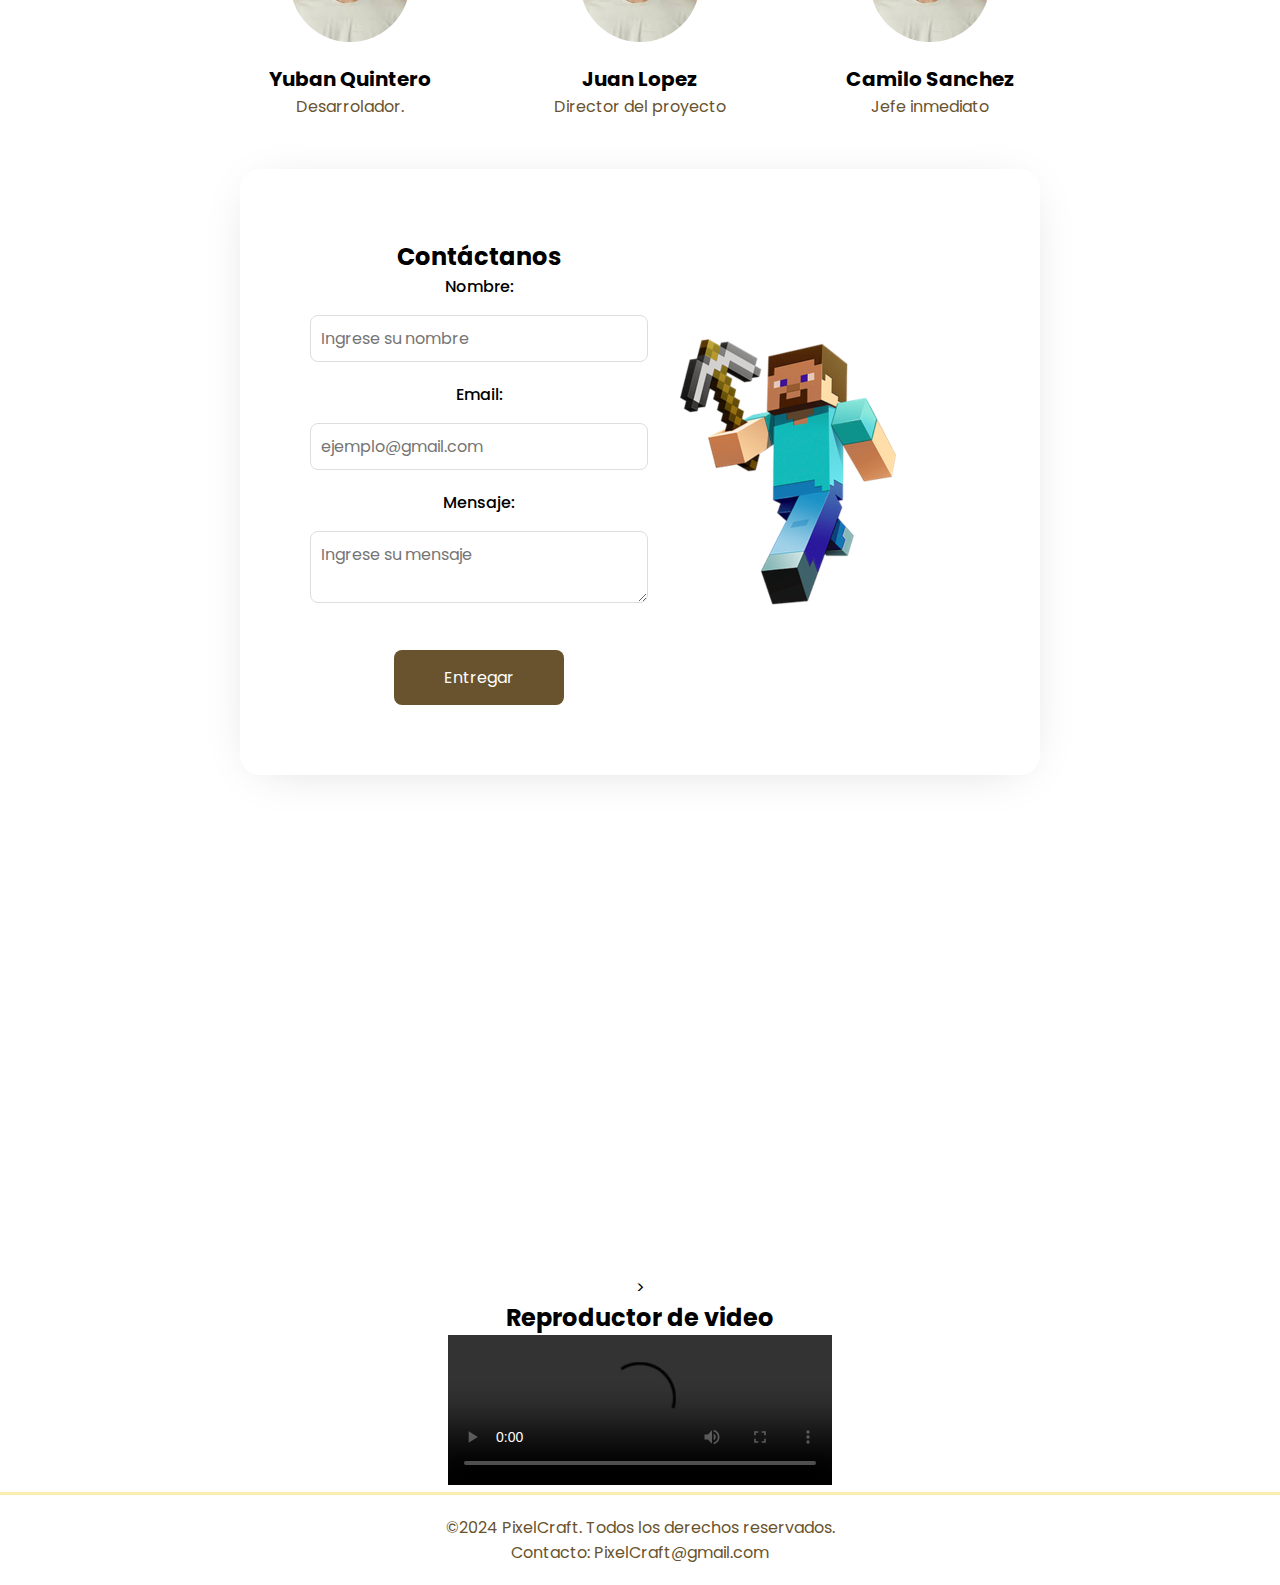
==== commit 0086cd2a: "Eliminación de imagen no utilizada y ajustes en rutas de archivos en HTML" ====
--- a/Proyecto/index.html
+++ b/Proyecto/index.html
@@ -6,7 +6,7 @@
     <meta name="viewport" content="width=device-width, initial-scale=1.0">
     <title>PixelCraft</title>
     <link rel="icon" href="img/favicon/LogoCampfire.ico">
-    <link rel="stylesheet" href="css/style.css">
+    <link rel="stylesheet" href="./css/style.css">
 </head>
 <body>
     <header>
@@ -53,7 +53,7 @@
                     <a href="https://www.youtube.com/shorts/8lyfIbXtRO0?feature=share" target="_blank" class="btn__text-cover btn__text">Comprar</a>
                 </section>
                 <section class="image__cover">
-                    <img src="img/cover/minecraft-chicken.gif" alt="">
+                    <img src="./img/cover/minecraft-chicken.gif" alt="">
                 </section>
             </div>
         </div>
@@ -238,7 +238,7 @@
                 <h2>Reproductor de video</h2>
                 <div class="video-container">
                     <video controls width="30%" poster="" >
-                        <source src="/Proyecto/img/video/one-minecraft-edit.mp4" type="video/mp4">
+                        <source src="./img/video/one-minecraft-edit.mp4" type="video/mp4">
                 </div>
             </div>
         </div>
--- a/Proyecto/css/style.css
+++ b/Proyecto/css/style.css
@@ -1,6 +1,6 @@
 @import url('https://fonts.googleapis.com/css2?family=Poppins:ital,wght@0,100;0,200;0,300;0,400;0,500;0,600;0,700;0,800;0,900;1,100;1,200;1,300;1,400;1,500;1,600;1,700;1,800;1,900&display=swap');
 
-*{
+* {
     margin: 0;
     padding: 0;
     box-sizing: border-box;
@@ -8,10 +8,9 @@
     font-family: 'Poppins', sans-serif;
 }
 
-:root{
+:root {
     --color_text-primary: #69532e;
     --color_text-secundary: black;
-    --color_text-tertiary: #69532e;
     --main_color-primary: #69532e;
     --main_color-secundary: #f5f5dc46;
     --background-color: #f5f5dc46;
@@ -23,14 +22,15 @@
     --box_shadow-primary: 0px 6px 50px -20px rgba(0,0,0,0.2);
 }
 
-header{
+/* ======= Header ======= */
+header {
     width: 100%;
     height: 100px;
     position: fixed;
     z-index: 100;
 }
 
-.container_header{
+.container_header {
     max-width: auto;
     height: 100%;
     margin: auto;
@@ -41,88 +41,84 @@
     background-color: #f9eeb0;
 }
 
-.logo{
+.logo {
     display: flex;
     align-items: center;
     position: relative;
     z-index: 1;
 }
 
-.logo img{
+.logo img {
     width: 100px;
-}
-
-.menu{
+    height: auto;
+}
+
+.menu {
     display: flex;
     align-items: center;
 }
 
-.menu nav{
+.menu nav {
     margin: 0px 20px;
 }
 
-.menu nav ul{
-    display: flex;
-}
-
-.menu nav ul li{
+.menu nav ul {
+    display: flex;
     list-style: none;
+}
+
+.menu nav ul li {
     margin: 20px 16px;
 }
 
-.menu nav ul li a{
+.menu nav ul li a {
     color: var(--color_text-secundary);
     font-size: var(--lowText_font_size);
     position: relative;
-}
-
-.menu nav ul li a:hover{
+    transition: color 300ms;
+}
+
+.menu nav ul li a:hover {
     color: var(--color_text-primary);
 }
 
-.btn_quote{
+.btn_quote {
     display: block;
     padding: 8px 40px;
     border: 2px solid var(--color_text-primary);
     border-radius: 8px;
     font-weight: 500;
-    color: var(--color_text-tertiary);
+    color: var(--color_text-primary);
     margin: 0px 20px;
     transition: all 300ms;
 }
 
-.btn_quote:hover{
+.btn_quote:hover {
     color: white;
     background: var(--color_text-primary);
 }
 
-.menu .socialMedia{
+.socialMedia {
     margin: 0px 10px;
 }
 
-.menu .socialMedia a{
+.socialMedia a {
     margin: 0px 4px;
 }
 
-.menu .socialMedia img{
+.socialMedia img {
     width: 20px;
-}
-
-.contorno {
-    color: white;  
-    text-shadow: 
-        -2px 2px 4px rgba(0, 0, 0, 0.8),  
-        2px 2px 4px rgba(0, 0, 0, 0.8);
-}
-
-
-.container__cover{
+    height: auto;
+}
+
+/* ======= Main Content ======= */
+.container__cover {
     padding-top: 100px;
     padding-bottom: 100px;
     background: var(--main_color-secundary);
 }
 
-.cover{
+.cover {
     max-width: 1200px;
     margin: auto;
     margin-top: 100px;
@@ -131,23 +127,23 @@
     padding: 0px 20px;
 }
 
-.text__cover{
+.text__cover {
     width: 100%;
     padding-right: 150px;
 }
 
-.text__cover h1{
+.text__cover h1 {
     font-size: 50px;
     color: var(--color_text-secundary);
 }
 
-.text__cover p{
+.text__cover p {
     font-size: var(--text_paragraph);
     margin-top: 40px;
-    color: var(--color_text-tertiary);
-}
-
-.btn__text{
+    color: var(--color_text-primary);
+}
+
+.btn__text {
     display: block;
     width: 200px;
     margin-top: 40px;
@@ -162,57 +158,60 @@
     transition: all 300ms;
 }
 
-.btn__text:hover{
+.btn__text:hover {
     background: transparent;
     border: 2px solid var(--main_color-primary);
-    color: var(--color_text-tertiary);
-}
-
-.image__cover{
-    width: 100%;
-}
-
-.image__cover img{
+    color: var(--color_text-primary);
+}
+
+.image__cover {
+    width: 100%;
+}
+
+.image__cover img {
     width: 550px;
-}
-
-.container__card-primary{
+    max-width: 100%;
+    height: auto;
+}
+
+/* ======= Cards Sections ======= */
+.container__card-primary {
     padding-top: 100px;
 }
 
-.card__primary{
+.card__primary {
     max-width: 1200px;
     margin: auto;
     text-align: center;
     padding: 0px 20px;
 }
 
-.text__card-primary{
+.text__card-primary {
     max-width: 800px;
     margin: auto;
 }
 
-.text__card-primary p{
-    color: var(black);
+.text__card-primary p {
+    color: var(--color_text-secundary);
     letter-spacing: 4px;
     font-size: var(--text_paragraph);
     font-weight: 500;
 }
 
-.text__card-primary h1{
+.text__card-primary h1 {
     font-size: var(--text_size_title);
     font-weight: 600;
-    color: var(black);
-}
-
-.container__box-cardPrimary{
+    color: var(--color_text-secundary);
+}
+
+.container__box-cardPrimary {
     display: flex;
     flex-wrap: wrap;
     justify-content: center;
     margin-top: 40px;
 }
 
-.box__card-primary{
+.box__card-primary {
     max-width: 350px;
     padding: 60px 40px;
     border: 1px solid #e6e6e6;
@@ -222,76 +221,67 @@
     background-color: white;
 }
 
-.box__card-primary:hover{
+.box__card-primary:hover {
     border: 1px solid transparent;
     box-shadow: var(--box_shadow-primary);
 }
 
-.box__card-primary h2{
+.box__card-primary h2 {
     font-size: var(--text_title_card);
     margin-top: 40px;
     font-weight: 500;
 }
 
-.box__card-primary p{
+.box__card-primary p {
     margin-top: 20px;
 }
 
-.container__about{
+/* ======= About Section ======= */
+.container__about {
     padding: 100px 0px;
     background: var(--background-color);
     margin-top: 100px;
 }
 
-.about{
+.about {
     max-width: 1200px;
     margin: auto;
     padding: 0px 20px;
     display: flex;
     align-items: center;
     justify-content: center;
-    font-size: 25px;
-}
-
-.text__about{
+}
+
+.text__about {
     width: 100%;
     padding-right: 40px;
 }
 
-.text__about h1{
-    color: var(--color_text-secundary);
-    font-weight: 1200;
-}
-
-.text__about p{
+.text__about h1 {
+    color: var(--color_text-secundary);
+    font-weight: 600;
+}
+
+.text__about p {
     font-size: var(--text_paragraph);
     margin-top: 40px;
-    color: var(--color_text-tertiary);
-    font-size: 20px;
-}
-
-
-.image__about{
-    width: 100%;
-    display: flex;
-}
-
-.image__about img{
+    color: var(--color_text-primary);
+}
+
+.image__about {
+    width: 100%;
+    display: flex;
+    gap: 20px;
+}
+
+.image__about img {
     width: 200px;
-}
-
-.card__service img{
-    width: 50px;
-}
-
-.card__service i{
-    font-size: 24px;
-    margin-top: 20px;
-    cursor: pointer;
-    color: var(--color_text-primary);
-}
-
-.container__proyect{
+    height: auto;
+    border-radius: 8px;
+}
+
+/* ======= Projects Section ======= */
+.container__proyect {
     padding: 100px 0px;
     background: var(--background-color);
     margin-top: 100px;
@@ -299,189 +289,161 @@
 
 .container__card-proyect {
     display: flex;
-    justify-content: space-around;
-    align-items: center;
+    justify-content: center;
+    flex-wrap: wrap;
+    gap: 20px;
+    max-width: 1200px;
+    margin: 0 auto;
+    padding: 0 20px;
 }
 
 .card__proyect {
     width: 300px;
     height: 300px;
     padding: 20px;
-    box-sizing: border-box;
     border-radius: 10px;
-    color: #fff;
-    text-align: left;
+    color: white;
     background-size: cover;
     background-position: center;
-}
-
-.card__proyect h2, .card__proyect p {
-    margin: 0;
+    transition: transform 0.3s ease;
 }
 
 .card__proyect:hover {
-    transform: scale(1.05); 
-    transition: transform 0.3s ease; 
-}
-.body {
-    font-family: sans-serif;
+    transform: scale(1.05);
+}
+
+.contorno {
+    color: white;
+    text-shadow: 
+        -2px 2px 4px rgba(0, 0, 0, 0.8),
+        2px 2px 4px rgba(0, 0, 0, 0.8);
+}
+
+/* ======= Team Section ======= */
+.team-section {
     display: flex;
     justify-content: center;
-    align-items: center;
-    min-height: 100vh;
-    background-color: rgb(244, 244, 244);
-}
-
+    flex-wrap: wrap;
+    gap: 40px;
+    max-width: 1200px;
+    margin: 50px auto 0;
+    padding: 0 20px;
+}
+
+.team-member {
+    text-align: center;
+    width: 250px;
+}
+
+.team-member img {
+    width: 150px;
+    height: 150px;
+    border-radius: 50%;
+    object-fit: cover;
+    margin-bottom: 15px;
+}
+
+.team-member h2 {
+    font-size: var(--text_title_cardv2);
+    color: var(--color_text-secundary);
+}
+
+.team-member p {
+    color: var(--color_text-primary);
+}
+
+/* ======= Contact Section ======= */
 .container {
     display: flex;
-    flex-direction: column;
     justify-content: center;
-    align-items: center;
-    height: 75vh;
-    padding: 0 10%;
+    padding: 50px 20px;
 }
 
 .contact-form {
     display: flex;
-    flex-direction: row;  
-    justify-content: space-between;
-    text-align: left;
+    max-width: 1000px;
+    width: 100%;
     background-color: white;
-    padding: 40px;
     border-radius: 20px;
-    box-shadow: 0px 4px 12px rgba(0, 0, 0, 0.1);
-    width: 800px;  
-    height: auto;  
-    gap: 20px;  
-}
-
-
-.contact-form form {
-    width: 100%;
+    box-shadow: var(--box_shadow-primary);
+    overflow: hidden;
 }
 
 .form-group {
     margin-bottom: 20px;
-    display: flex;
-    flex-direction: column;
-    width: 100%;
-}
-
-label {
-    font-weight: bold;
-    margin-bottom: 10px;
-    font-size: 18px;  
-}
-
-input, textarea {
-    width: 100%; 
-    padding: 15px;
+}
+
+.form-group label {
+    display: block;
+    margin-bottom: 8px;
+    font-weight: 500;
+    color: var(--color_text-secundary);
+}
+
+.form-group input,
+.form-group textarea {
+    width: 100%;
+    padding: 12px;
+    border: 1px solid #ddd;
     border-radius: 8px;
-    border: 1px solid #ccc;
-    font-size: 16px; 
-}
-
-.container__trust {
-    display: flex; 
-    justify-content: space-around; 
-    align-items: flex-start; 
-    flex-wrap: wrap; 
-}
-
-.card__trust_box__card-primary img {
-    width: 150px; 
-    height: auto; 
-}
-
-
-.card__trust_box__card-primary {
-    background: #fff; /* Color de fondo de la tarjeta */
-    border-radius: 8px; /* Esquinas redondeadas */
-    box-shadow: 0 2px 5px rgba(0, 0, 0, 0.1); /* Sombra de la tarjeta */
-    margin: 10px; /* Espacio entre las tarjetas */
-    padding: 20px; /* Espacio interno de la tarjeta */
-    width: 30%; /* Ancho de cada tarjeta */
-    text-align: center; /* Centra el texto dentro de la tarjeta */
-}
-
-
-button {
-    padding: 15px 30px;
-    background-color: #fcdc60; 
-    color: #333; 
+    font-size: var(--text_paragraph);
+}
+
+button[type="submit"] {
+    background-color: var(--main_color-primary);
+    color: white;
     border: none;
+    padding: 12px 24px;
     border-radius: 8px;
     cursor: pointer;
-    font-size: 16px;
-    font-weight: bold;
-    width: 100%;
-}
-
-.equipo{
-    text-align: center;
-}
-
-.equipo h1{
-    text-align: center;
-}
-
-.team-section{
-    text-align: center;
-    flex-direction: row;
-    display: flex; 
-    justify-content: space-around; 
+    font-size: var(--text_paragraph);
+    transition: background-color 300ms;
+}
+
+button[type="submit"]:hover {
+    background-color: #5a4a29;
+}
+
+.image-container {
+    display: flex;
     align-items: center;
-    max-width: 1200px;
-    margin: auto;
-    padding-top: 50px;
-}
-
-button:hover {
-    background-color: #e6c656;
-}
-
-.image-container {
-    display: flex;
     justify-content: center;
-    align-items: center;
+    padding: 20px;
 }
 
 .image-container img {
-    max-width: 200px;  
-}
-
-.video-section{
-    text-align: center;
-    background-color: white;
-    border-radius: 20px;
-    box-shadow: 0px 4px 12px rgba(0, 0, 0, 0.1);
-    width: 800px;  
-    height: 345px;
-    display: flex;
-    justify-content: center;
-    align-items: center;
-    margin: 0 auto;  
-    flex-direction: column;
-    padding: 10px;
-}
-
-.video-container{
-    width: 200%;
-    height: 200%;
-    align-items: initial;
-}
-footer{
+    max-width: 300px;
+    height: auto;
+}
+
+/* ======= Map Section ======= */
+.map-container {
+    width: 100%;
+    height: 400px;
+    margin-top: 50px;
+}
+
+.map-container iframe {
+    width: 100%;
+    height: 100%;
+    border: none;
+}
+
+/* ======= Footer ======= */
+footer {
     background-color: white;
     border-top: 3px solid #f9eeb0;
     text-align: center;
-    color: #69532e;
-}
-footer a{
-    color: #fcdc60;
+    padding: 20px;
+    color: var(--color_text-primary);
+}
+
+footer a {
+    color: var(--main_color-primary);
     text-decoration: underline;
 }
 
-/* Dropdown */
+/* ======= Dropdown Styles ======= */
 .dropdown {
     position: relative;
     display: inline-block;
@@ -489,37 +451,224 @@
 }
 
 .dropdown-btn {
-    align-items: center;
-    background-color: #4CAF50; /* Verde Minecraft */
+    background-color: var(--main_color-primary);
     color: white;
-    padding: 12px;
-    font-size: 16px;
+    padding: 12px 24px;
+    font-size: var(--text_paragraph);
     border: none;
+    border-radius: 8px;
     cursor: pointer;
-    border-radius: 4px;
+    transition: background-color 300ms;
+}
+
+.dropdown-btn:hover {
+    background-color: #5a4a29;
 }
 
 .dropdown-content {
     display: none;
     position: absolute;
-    background-color: #f9f9f9;
+    background-color: white;
     min-width: 160px;
-    box-shadow: 0px 8px 16px rgba(0,0,0,0.2);
+    box-shadow: var(--box_shadow-primary);
     z-index: 1;
+    border-radius: 8px;
+    overflow: hidden;
 }
 
 .dropdown-content a {
-    color: black;
+    color: var(--color_text-secundary);
     padding: 12px 16px;
     text-decoration: none;
     display: block;
+    transition: background-color 300ms;
 }
 
 .dropdown-content a:hover {
-    background-color: #ddd;
+    background-color: #f5f5dc;
 }
 
 .dropdown:hover .dropdown-content {
     display: block;
 }
 
+/* ======= Responsive Adjustments ======= */
+@media (max-width: 768px) {
+    .container_header {
+        flex-direction: column;
+        height: auto;
+        padding: 20px;
+    }
+
+    .menu {
+        flex-direction: column;
+        margin-top: 20px;
+    }
+
+    .menu nav ul {
+        flex-direction: column;
+        align-items: center;
+    }
+
+    .cover {
+        flex-direction: column;
+        text-align: center;
+    }
+
+    .text__cover {
+        padding-right: 0;
+        margin-bottom: 40px;
+    }
+
+    .image__cover img {
+        width: 100%;
+    }
+
+    .about {
+        flex-direction: column;
+    }
+
+    .text__about {
+        padding-right: 0;
+        margin-bottom: 40px;
+    }
+
+    .contact-form {
+        flex-direction: column;
+    }
+
+    .image-container {
+        order: -1;
+    }
+}
+
+/* ======= Lazy Loading ======= */
+img {
+    loading: lazy;
+}
+
+/* ======= Añade esto al final de tu CSS ======= */
+
+/* Centrado general del contenido */
+body {
+    text-align: center;
+}
+
+.container__cover,
+.container__card-primary,
+.container__about,
+.container__proyect,
+.team-section,
+.container {
+    margin-left: auto;
+    margin-right: auto;
+}
+
+/* Ajuste de imágenes */
+.image__cover img {
+    width: 100%;
+    max-width: 400px; /* Tamaño máximo reducido */
+    height: auto;
+    display: block;
+    margin: 0 auto;
+}
+
+.image__about img {
+    width: 150px; /* Tamaño reducido */
+    height: auto;
+    margin: 0 auto;
+}
+
+/* Cards de proyectos */
+.card__proyect {
+    width: 280px; /* Ancho reducido */
+    height: 280px;
+    margin: 0 auto 20px;
+}
+
+/* Equipo */
+.team-member img {
+    width: 120px;
+    height: 120px;
+}
+
+/* Formulario de contacto */
+.contact-form {
+    margin: 0 auto;
+}
+
+/* Ajustes responsive adicionales */
+@media (max-width: 768px) {
+    .image__cover img {
+        max-width: 300px;
+    }
+    
+    .image__about {
+        flex-direction: column;
+        align-items: center;
+    }
+    
+    .image__about img {
+        margin-bottom: 20px;
+    }
+}
+
+/* ===== Restauración de tamaños originales ===== */
+.card__service img {
+    width: 50px; /* Tamaño original que tenías */
+    height: auto; /* Mantiene proporción */
+    display: block;
+    margin: 0 auto; /* Centrado horizontal */
+}
+
+/* Para las cards de confianza (trust area) */
+.card__trust_box__card-primary img {
+    width: 150px; /* Tamaño original que tenías */
+    height: auto;
+    display: block;
+    margin: 0 auto 15px;
+}
+
+/* Ajuste opcional para mantener la alineación */
+.box__card-primary {
+    text-align: center; /* Asegura que todo el contenido de la card esté centrado */
+}
+
+/* ===== Contenedor del Formulario ===== */
+.contact-form {
+    padding: 70px; /* Espacio interno aumentado */
+    width: 90%; /* Ancho relativo */
+    max-width: 800px; /* Máximo ancho para pantallas grandes */
+}
+
+/* ===== Espaciado entre elementos ===== */
+.form-group {
+    margin-bottom: 20px; /* Más espacio entre campos */
+}
+
+.form-group input,
+.form-group textarea {
+    padding: 10px; /* Espacio interno en inputs */
+    margin-top: 8px; /* Separación label-input */
+}
+
+/* ===== Botón con mejor espaciado ===== */
+button[type="submit"] {
+    margin-top: 20px; /* Espacio superior */
+    padding: 15px 50px; /* Más ancho horizontal */
+}
+
+/* ===== Imagen adjunta ===== */
+.image-container {
+    padding: 30px; /* Espacio alrededor de la imagen */
+}
+
+/* ===== Versión móvil ===== */
+@media (max-width: 768px) {
+    .contact-form {
+        padding: 30px 20px;
+    }
+    .form-group {
+        margin-bottom: 25px;
+    }
+}